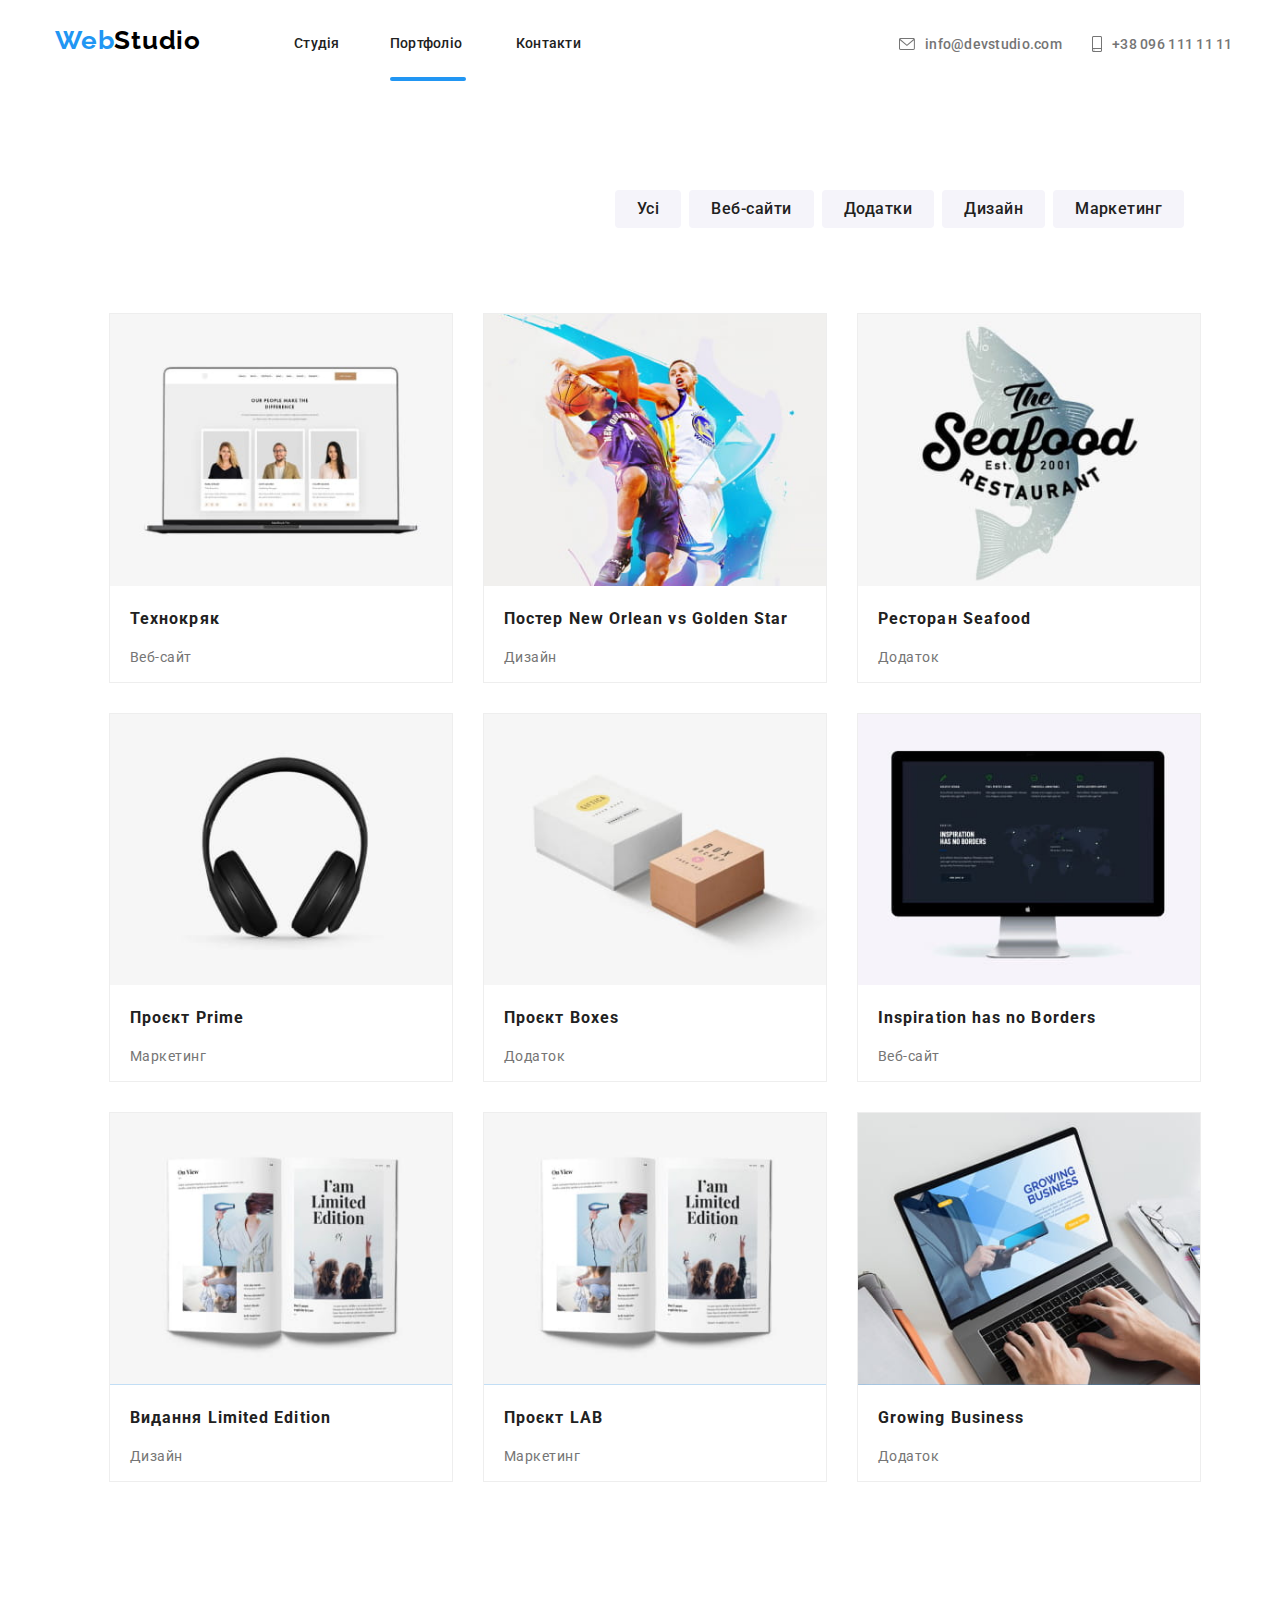
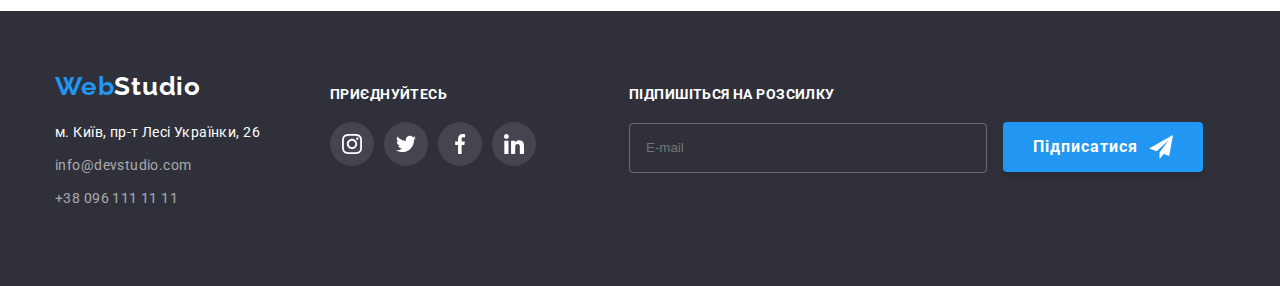
==== portfoli.html @ 26d8246f "s" ====
<!DOCTYPE html>
<html lang="en">

<head>
    <meta charset="UTF-8">
    <meta name="viewport" content="width=device-width, initial-scale=1.0">
    <title>Pofrtfoli</title>
    <link rel="preconnect" href="https://fonts.googleapis.com">
    <link rel="preconnect" href="https://fonts.gstatic.com" crossorigin>
    <link
        href="https://fonts.googleapis.com/css2?family=Raleway:wght@700&family=Roboto:wght@400;500;700;900&display=swap"
        rel="stylesheet">
    <link rel="stylesheet" href="https://cdnjs.cloudflare.com/ajax/libs/modern-normalize/2.0.0/modern-normalize.min.css"
        integrity="sha512-4xo8blKMVCiXpTaLzQSLSw3KFOVPWhm/TRtuPVc4WG6kUgjH6J03IBuG7JZPkcWMxJ5huwaBpOpnwYElP/m6wg=="
        crossorigin="anonymous" referrerpolicy="no-referrer" />
    <link rel="stylesheet" href="./css/reset.css">
    <link rel="stylesheet" href="./css/styles.css">
</head>

<body>
    <header class="header">
        <div class="container">
            <a class="header__logo" href="index.html">Web<span class="header__logo--colored">Studio</span></a>
            <nav class="header__nav">
                <ul class="header__nav-list">
                    <li class="header__nav-item"><a class="header__nav-link" href="./index.html">Студія</a></li>
                    <li class="header__nav-item"><a class="header__nav-link current__portfolio"
                            href="./portfoli.html">Портфоліо</a></li>
                    <li class="header__nav-item"><a class="header__nav-link" href="#">Контакти</a></li>
                </ul>
            </nav>
            <ul class="header__contact-list">
                <li class="header__contact-item">
                    <a class="header__contact-link" href="mailto:info@devstudio.com">
                        <svg class="header__contact-icons" width="16px" height="12px">
                            <use href='./images/icons/symbol-defs.svg#icon-envelope-hover'></use>
                        </svg>info@devstudio.com
                    </a>

                </li>
                <li class="header__contact-item"><a class="header__contact-link" id="number" href="tel:+380961111111">
                        <svg class="header__contact-icons" width="10px" height="16px">
                            <use href='./images/icons/symbol-defs.svg#icon-smartphone'></use>
                        </svg>+38 096 111 11
                        11
                    </a>
                </li>
            </ul>
        </div>
        <!--Main-->
        <main>
            <section class="nav">
                <div class="container">
                    <ul class="nav__list">
                        <li class="nav__item"><button class="nav__button" type="button">Усі</button></li>
                        <li class="nav__item"><button class="nav__button" type="button">Веб-сайти</button></li>
                        <li class="nav__item"><button class="nav__button" type="button">Додатки</button></li>
                        <li class="nav__item"><button class="nav__button" type="button">Дизайн</button></li>
                        <li class="nav__item"><button class="nav__button" type="button">Маркетинг</button></li>
                    </ul>
                </div>
            </section>
            <section class="project section">
                <div class="container">
                    <ul class="project__list">
                        <li class="project__item">
                            <div class="div__projects">
                                <img class="project__img" src="./images/portfolio/projects/computer.jpg" alt="notebook">
                                <div class="overlay">
                                    <p class="overlay__text">Ресурс пропонує комплексні пропозиції з різним рівнем
                                        функціоналу та сервісів. Все це дозволить відвідувачу отримати
                                        вичерпні відомості про компанію чи приватну особу.</p>
                                </div>
                            </div>
                            <h3 class="project__subtitle">Технокряк</h3>
                            <p class="project__text">Веб-сайт</p>
                        </li>
                        <li class="project__item">
                            <div class="div__projects">
                                <img class="project__img" src="./images/portfolio/projects/basketball.jpg"
                                    alt="basketball player">
                                <div class="overlay">
                                    <p class="overlay__text">Ресурс пропонує комплексні пропозиції з різним рівнем
                                        функціоналу та сервісів. Все це дозволить відвідувачу отримати
                                        вичерпні відомості про компанію чи приватну особу.</p>
                                </div>
                            </div>
                            <h3 class="project__subtitle">Постер New Orlean vs Golden Star</h3>
                            <p class="project__text">Дизайн</p>
                        </li>
                        <li class="project__item">
                            <div class="div__projects">
                                <img class="project__img" src="./images/portfolio/projects/seafood.jpg" alt="shark">
                                <div class="overlay">
                                    <p class="overlay__text">Ресурс пропонує комплексні пропозиції з різним рівнем
                                        функціоналу та сервісів. Все це дозволить відвідувачу отримати
                                        вичерпні відомості про компанію чи приватну особу.</p>
                                </div>
                            </div>
                            <h3 class="project__subtitle">Ресторан Seafood</h3>
                            <p class="project__text">Додаток</p>
                        </li>
                        <li class="project__item">
                            <div class="div__projects">
                                <img class="project__img" src="./images/portfolio/projects/headphones.jpg"
                                    alt="headphones">
                                <div class="overlay">
                                    <p class="overlay__text">Ресурс пропонує комплексні пропозиції з різним рівнем
                                        функціоналу та сервісів. Все це дозволить відвідувачу отримати
                                        вичерпні відомості про компанію чи приватну особу.</p>
                                </div>
                            </div>
                            <h3 class="project__subtitle">Проєкт Prime</h3>
                            <p class="project__text">Маркетинг</p>
                        </li>
                        <li class="project__item">
                            <div class="div__projects">
                                <img class="project__img" src="./images/portfolio/projects/box.jpg" alt="boxes">
                                <div class="overlay">
                                    <p class="overlay__text">Ресурс пропонує комплексні пропозиції з різним рівнем
                                        функціоналу та сервісів. Все це дозволить відвідувачу отримати
                                        вичерпні відомості про компанію чи приватну особу.</p>
                                </div>
                            </div>
                            <h3 class="project__subtitle">Проєкт Boxes</h3>
                            <p class="project__text">Додаток</p>
                        </li>
                        <li class="project__item">
                            <div class="div__projects">
                                <img class="project__img" src="./images/portfolio/projects/computer2.jpg"
                                    alt="computer">
                                <div class="overlay">
                                    <p class="overlay__text">Ресурс пропонує комплексні пропозиції з різним рівнем
                                        функціоналу та сервісів. Все це дозволить відвідувачу отримати
                                        вичерпні відомості про компанію чи приватну особу.</p>
                                </div>
                            </div>
                            <h3 class="project__subtitle">Inspiration has no Borders</h3>
                            <p class="project__text">Веб-сайт</p>
                        </li>
                        <li class="project__item">
                            <div class="div__projects">
                                <img class="project__img" src="./images/portfolio/projects/papernew.jpg"
                                    alt="papernews">
                                <div class="overlay">
                                    <p class="overlay__text">Ресурс пропонує комплексні пропозиції з різним рівнем
                                        функціоналу та сервісів. Все це дозволить відвідувачу отримати
                                        вичерпні відомості про компанію чи приватну особу.</p>
                                </div>
                            </div>
                            <h3 class="project__subtitle">Видання Limited Edition</h3>
                            <p class="project__text">Дизайн</p>
                        </li>
                        <li class="project__item">
                            <div class="div__projects">
                                <img class="project__img" src="./images/portfolio/projects/papernew.jpg"
                                    alt="project LAB">
                                <div class="overlay">
                                    <p class="overlay__text">Ресурс пропонує комплексні пропозиції з різним рівнем
                                        функціоналу та сервісів. Все це дозволить відвідувачу отримати
                                        вичерпні відомості про компанію чи приватну особу.</p>
                                </div>
                            </div>
                            <h3 class="project__subtitle">Проєкт LAB</h3>
                            <p class="project__text">Маркетинг</p>
                        </li>
                        <li class="project__item">
                            <div class="div__projects">
                                <img class="project__img" src="./images/portfolio/projects/notebook.jpg"
                                    alt="notebook2">
                                <div class="overlay">
                                    <p class="overlay__text">Ресурс пропонує комплексні пропозиції з різним рівнем
                                        функціоналу та сервісів. Все це дозволить відвідувачу отримати
                                        вичерпні відомості про компанію чи приватну особу.</p>
                                </div>
                            </div>
                            <h3 class="project__subtitle">Growing Business</h3>
                            <p class="project__text">Додаток</p>
                        </li>
                    </ul>
                </div>
            </section>
        </main>

        <!--footer-->
        <footer class="footer">
            <div class="container">
                <div class="footer__div">
                    <div class="footer__div-logo">
                        <a class="header__logo" href="index.html">Web<span
                                class="footer__logo-colored">Studio</span></a>
                        <ul class="footer__list">
                            <li class="footer__item">
                                <address class="footer__adress">м. Київ, пр-т Лесі Українки, 26</address>
                            </li>
                            <li class="footer__item"><a class="footer__link" href="mailto:">info@devstudio.com</a></li>
                            <li class="footer__item"><a class="footer__link" href="tel:+380961111111">+38 096 111 11
                                    11</a>
                            </li>
                        </ul>
                    </div>
                    <div class="footer__div-link">
                        <h3 class="footer__link-subtitle">приєднуйтесь</h3>
                        <ul class="footer__icons">
                            <li class="footer__icons-item">
                                <a href="" class="team__icons-link">
                                    <svg class="social__icons">
                                        <use href='./images/icons/symbol-defs.svg#icon-instagram'></use>
                                    </svg>
                                </a>
                            </li>
                            <li class="team__icons-item">
                                <a href="" class="team__icons-link">
                                    <svg class="social__icons">
                                        <use href='./images/icons/symbol-defs.svg#icon-twitter'></use>
                                    </svg>
                                </a>
                            </li>
                            <li class="team__icons-item">
                                <a href="" class="team__icons-link">
                                    <svg class="social__icons">
                                        <use href='./images/icons/symbol-defs.svg#icon-facebook'></use>
                                    </svg>
                                </a>
                            </li>
                            <li class="team__icons-item">
                                <a href="" class="team__icons-link">
                                    <svg class="social__icons">
                                        <use href='./images/icons/symbol-defs.svg#icon-linkedin'></use>
                                    </svg>
                                </a>
                            </li>
                        </ul>
                    </div>
                    <div class="footer__modal">
                        <h4 class="footer__label-title">Підпишіться на розсилку</h4>
                        <form class="footer__form">
                            <label for="Email" class="footer__label">
                                <input type="email" id="Email" class="footer__input" placeholder="E-mail">
                            </label>
                            <button class="footer__form-button" type="button">Підписатися</button>
                            <svg class="footer__form-svg">
                                <use href="./images/icons/symbol-defs.svg#icon-icon-send"></use>
                            </svg>
                        </form>
                    </div>
                </div>
            </div>
        </footer>
</body>

</html>
---- css/styles.css ----
:root {
    --link-color: #2196F3;
    --text-color: #757575;
    --title-color: #212121;
}

body {
    font-family: "Roboto", sans-serif;
}

.container {
    width: 1200px;
    margin: 0 auto;
    padding: 0 15px;
    /* outline: 1px solid red; */
}

.section {
    margin-bottom: 94px;
}

/*header*/

.header {
    padding: 25px 0;
    height: 80px;
}

.header .container {
    display: flex;
    padding-bottom: 15px;
}

.header__logo {
    color: var(--link-color);
    font-family: Raleway;
    font-size: 26px;
    font-weight: 700;
    letter-spacing: 0.78px;
}

.header__logo--colored {
    color: #000;
}

.header__nav {
    margin-left: 93px;
}

.header__nav-list {
    display: flex;
    gap: 50px;
    margin-top: 8px;
}

.header__nav-item {}

.current__portfolio::after {
    content: '';
    display: block;
    width: 76px;
    height: 4px;
    border-radius: 2px;
    background: #2196F3;
    margin-top: 25px;
}

.current__studio::after {
    content: '';
    display: block;
    width: 48px;
    height: 4px;
    flex-shrink: 0;
    border-radius: 2px;
    background: #2196F3;
    margin-top: 25px;
}

.header__nav-link {
    color: var(--title-color);
    font-size: 14px;
    font-weight: 500;
    letter-spacing: 0.28px;
    margin-top: px;
}

.header__nav-link:hover {
    color: var(--link-color);
}

.header__contact-list {
    margin-left: 318px;
    display: flex;
    align-items: center;
    gap: 30px;
}

.header__contact-item {
    display: flex;
    text-align: center;
    flex-wrap: wrap-reverse;
}

.header__contact-link {
    display: flex;
    align-items: center;
    gap: 10px;
    color: var(--text-color);
    font-size: 14px;
    font-weight: 500;
    letter-spacing: 0.28px;
    padding-bottom: 18px;
}

.header__contact-link:hover,
.header__contact-link:focus {
    color: var(--link-color);
}

#number {
    width: 150px;
    height: 16px;
}


.header__contact-icons {
    fill: currentColor;
}


/*hero*/

.hero {
    display: flex;
    align-items: center;
    justify-content: center;
    background-image: linear-gradient(to right, rgba(47, 48, 58, 0.4), rgba(47, 48, 58, 0.4)),
        url(../images/hero/img.jpg);
    height: 600px;
    background-repeat: no-repeat;
    background-position: center;
    background-size: cover;
}

.hero__title {
    color: #FFF;
    text-align: center;
    font-size: 44px;
    font-weight: 900;
    line-height: 136.364%;
    letter-spacing: 2.64px;
    text-transform: uppercase;
    width: 696px;
    margin: 0 auto;
}

.hero__btn {
    color: #FFF;
    text-align: center;
    font-size: 16px;
    font-weight: 700;
    line-height: 187.5%;
    letter-spacing: 0.96px;
    border-radius: 4px;
    background: #2196F3;
    /* shadow-middle */
    box-shadow: 0px 2px 2px 0px rgba(0, 0, 0, 0.12), 0px 1px 2px 0px rgba(0, 0, 0, 0.08), 0px 3px 1px 0px rgba(0, 0, 0, 0.10);
    width: 216px;
    height: 50px;
    display: block;
    margin: 0 auto;
    margin-top: 30px;
}

/*works*/


.works__list {
    display: flex;
    gap: 30px;
}

.works__item {}

.works__item::before {
    content: '';
    display: block;
    border-radius: 4px;
    background-color: #F5F4FA;
    width: 270px;
    height: 120px;
}

.works__item:nth-child(1)::before {
    background-image: url(../images/works/antenna.png);
    background-repeat: no-repeat;
    background-position: center;
}

.works__item:nth-child(2)::before {
    background-image: url(../images/works/clock.png);
    background-repeat: no-repeat;
    background-position: center;
}

.works__item:nth-child(3)::before {
    background-image: url(../images/works/diagram.png);
    background-repeat: no-repeat;
    background-position: center;
}

.works__item:nth-child(4)::before {
    background-image: url(../images/works/astronaut.png);
    background-repeat: no-repeat;
    background-position: center;
}

.works__subtitle {
    color: var(--title-color);
    font-size: 14px;
    font-weight: 700;
    letter-spacing: 0.42px;
    text-transform: uppercase;
    margin-bottom: 10px;
    margin-top: 30px;
}

.works__text {
    color: var(--text-colour);
    font-size: 14px;
    font-style: normal;
    font-weight: 400;
    line-height: 171.429%;
    letter-spacing: 0.42px;
}

/*photos*/

.photos .container {
    width: 1200px;
}

.photos__list {
    display: flex;
    justify-content: space-between;
    margin-top: 50px;
    gap: 30px;
}

.photos__item {
    position: relative;
}

.photos__title {
    color: var(--title-color);
    text-align: center;
    font-size: 36px;
    font-weight: 700;
    letter-spacing: 1.08px;
    margin-top: 94px;
}

.photos__subtitle {
    position: absolute;
    bottom: 94px;
    background-color: rgba(47, 48, 58, 0.80);
    width: 100%;
    height: 70px;


    color: #FFF;
    text-align: center;
    font-family: Roboto;
    font-size: 14px;
    font-style: normal;
    font-weight: 700;
    line-height: normal;
    letter-spacing: 0.42px;
    text-transform: uppercase;
    padding: 27px 107px;
}

.photos__img {
    width: 370px;
    height: 294px;
    flex-shrink: 0;
    margin-bottom: 94px;
}

/*team*/

.team {
    display: flex;
    background-color: #F5F4FA;
}

.team__title {
    color: var(--title-color);
    text-align: center;
    font-size: 36px;
    font-weight: 700;
    letter-spacing: 1.08px;
    margin-top: 94px;
}

.team__list {
    display: flex;
    gap: 30px;
}

.team__item {
    border-radius: 0px 0px 4px 4px;
    background: #FFF;
    margin-bottom: 94px;
    margin-top: 50px;
    box-shadow: 0px 2px 1px 0px rgba(0, 0, 0, 0.20), 0px 1px 1px 0px rgba(0, 0, 0, 0.14), 0px 1px 3px 0px rgba(0, 0, 0, 0.12)
}

.team__item__content {
    padding: 30px 32px;
}

.team__subtitle {
    color: var(--title-color);
    text-align: center;
    font-size: 16px;
    font-weight: 500;
    letter-spacing: 0.48px;
    margin-bottom: 10px;
}

.team__text {
    color: var(--text-color);
    text-align: center;
    font-size: 16px;
    font-weight: 400;
    letter-spacing: 0.48px;
}

.team__img {
    width: 270px;
    height: 260px;
}

.team__icons {
    display: flex;
    align-items: center;
    justify-content: center;
    gap: 10px;
    margin-bottom: 42px;
}

.team__icons-item {}

.team__icons-link {
    display: flex;
    justify-content: center;
    align-items: center;
    width: 44px;
    height: 44px;
    border-radius: 50%;
    fill: #AFB1B8;
}

.team__icons-link:hover,
.team__icons-link:focus {
    background-color: #2196F3;
    fill: #FFF;
}

.sociale__icons {
    width: 20px;
    height: 20px;
}

.sociale__icons:hover {}

/* client */

.client {
    height: 298px;
    background: #FFF;
}

.client__title {
    color: #212121;
    text-align: center;
    font-family: Roboto;
    font-size: 36px;
    font-weight: 700;
    letter-spacing: 1.08px;
    margin-top: 94px;
    margin-bottom: 50px;
}

.client__list {
    display: flex;
    align-items: center;
    justify-content: center;
    gap: 30px;
    color: var(--link-color);
}

.client__item {
    align-items: center;
    justify-content: center;
    text-align: center;
    width: 170px;
    height: 92px;
    border-radius: 4px;
    border: 1px solid #AFB1B8;
    fill: #AFB1B8;
}

.client__item:hover {
    border-color: var(--link-color);
    fill: currentColor;
}

.client__icons {
    width: 106px;
    height: 60px;
    align-items: center;
    justify-content: center;
    text-align: center;
    margin: 16px 32px;
}

.client__icons:hover {}

/*footer*/

.footer {
    padding-top: 60px;
    padding-bottom: 60px;
    background: #2F303A;
}

.footer__logo-colored {
    color: #FFF;
}

.footer__div {
    display: flex;
}

.footer__list {
    margin-top: 20px;
}

.footer__item:not(:last-child) {
    margin-bottom: 9px;
}

.footer__adress {
    color: #FFF;
    font-style: normal;
    font-size: 14px;
    font-weight: 400;
    line-height: 171.429%;
    letter-spacing: 0.42px;
}

.footer__link {
    color: rgba(255, 255, 255, 0.60);
    font-size: 14px;
    font-weight: 400;
    line-height: 171.429%;
    letter-spacing: 0.42px;
}

.footer__div-link {
    display: flex;
    flex-wrap: wrap;
    flex-direction: column;
    margin-top: 15px;
    margin-left: 70px;

}

.footer__icons .team__icons-link {
    background-color: rgba(255, 255, 255, 0.10);
}

.footer__icons .team__icons-link:hover {
    background-color: var(--link-color);
}

.footer__icons {
    display: flex;
    align-items: center;
    gap: 10px;
    margin-top: 20px;
}

.footer__link-subtitle {
    color: #FFF;
    font-family: Roboto;
    font-size: 14px;
    font-weight: 700;
    letter-spacing: 0.42px;
    text-transform: uppercase;
}

.footer__icons-link {}

.social__icons {
    width: 20px;
    height: 20px;
    fill: #FFF;
}

.footer__link {
    display: flex;
}

.footer__modal {
    margin-left: 93px;
    margin-top: 15px;
}

.footer__label-title {
    color: #FFF;
    font-family: Roboto;
    font-size: 14px;
    font-weight: 700;
    letter-spacing: 0.42px;
    text-transform: uppercase;
    margin-bottom: 20px;
}

.footer__form {
    position: relative;
}

.footer__label {
    width: 358px;
    height: 50px;
}

.footer__input {
    width: 358px;
    height: 50px;
    border-radius: 4px;
    border: 1px solid rgba(255, 255, 255, 0.30);
    background-color: transparent;
    padding-left: 16px;
}

.footer__form-button {
    width: 200px;
    height: 50px;
    flex-shrink: 0;
    border-radius: 4px;
    background: #2196F3;
    box-shadow: 0px 4px 4px 0px rgba(0, 0, 0, 0.15);
    color: #FFF;
    text-align: center;
    font-family: Roboto;
    font-size: 16px;
    font-weight: 700;
    line-height: 30px;
    letter-spacing: 0.96px;
    padding-right: 35px;
    margin-left: 12px;
}

.footer__form-svg {
    position: absolute;
    width: 24px;
    height: 24px;
    right: 30px;
    top: 13px;
}

/* module */

.backdrop {
    position: fixed;
    top: 0;
    left: 0;
    width: 100%;
    height: 100%;
    background-color: rgba(0, 0, 0, 0.5);
    opacity: 1;
}

.backdrop.is-hidden {
    opacity: 0;
    pointer-events: none;
    visibility: hidden;
}

/* .no-scroll {
    overflow: hidden;
} */

.modal {
    position: absolute;
    top: 50%;
    left: 50%;
    transform: translate(-50%, -50%);
    width: 528px;
    height: 581px;
    border-radius: 4px;
    padding: 40px;
    background: #FFF;
    box-shadow: 0px 1px 3px 0px rgba(0, 0, 0, 0.12), 0px 1px 1px 0px rgba(0, 0, 0, 0.14), 0px 2px 1px 0px rgba(0, 0, 0, 0.20);
}

.modal__button-close {
    position: absolute;
    right: 8px;
    top: 8px;
    display: flex;
    justify-content: center;
    align-items: center;
    width: 30px;
    height: 30px;
    border: 1px solid rgba(0, 0, 0, 0.10);
    border-radius: 50%;
    background-color: #FFF;

}

.button__svg {
    width: 18px;
    height: 18px;
}

.modal__button-close:hover .button__svg {
    fill: #188CE8;
}

.modal__title {
    color: #212121;
    text-align: center;
    font-size: 20px;
    font-weight: 700;
    letter-spacing: 0.6px;
    margin-bottom: 12px;
}

.modal__form {
    display: flex;
    flex-direction: column;
    gap: 10px;
}

.form__label {
    color: #757575;
    font-size: 12px;
    font-weight: 400;
    letter-spacing: 0.12px;
}

.label__thumb {
    position: relative;
    padding-top: 4px;
}

.form__input {
    width: 100%;
    border-radius: 4px;
    border: 1px solid rgba(33, 33, 33, 0.20);
    padding-left: 42px;
    padding-top: 11px;
    padding-bottom: 11px;
}

.form__input:focus {
    border-color: #188CE8;
    outline: none;
}

.form__input:focus+.label__svg {
    fill: #188CE8;
}

.label__svg {
    position: absolute;
    width: 18px;
    height: 18px;
    left: 12px;
    top: 11px;
    /* transform: translateY(-50px); */
}

.label__svg:hover .label__svg:focus {
    fill: currentColor;
}

.label__four {
    width: 448px;
    height: 120px;
    display: flex;
    flex-direction: column;
    color: #757575;
    font-family: Roboto;
    font-size: 12px;
    font-weight: 400;
    letter-spacing: 0.12px;
    margin-bottom: 20px;
}

.text__label {
    border-radius: 4px;
    border: 1px solid rgba(33, 33, 33, 0.20);
    color: rgba(117, 117, 117, 0.50);
    font-size: 12px;
    font-weight: 400;
    letter-spacing: 0.12px;
    padding-top: 12px;
    padding-left: 16px;
    margin-top: 4px;
    resize: none;
}

.label__input {
    display: flex;
    flex-direction: row-reverse;
    gap: 5px;
}


.label__title {
    color: #757575;
    font-size: 14px;
    font-weight: 400;
    line-height: 24px;
    /* 171.429% */
    letter-spacing: 0.42px;
    margin-left: 2px;
    margin-right: 30px;
    /* margin-top: 20px; */
    margin-bottom: 30px;
}

.label__link {
    flex-direction: row;
    color: #2196F3;
    font-size: 14px;
    font-weight: 400;
    line-height: 24px;
    letter-spacing: 0.42px;
    text-decoration-line: underline;
}

.input__div {
    width: 16px;
    height: 15px;
    fill: #212121;
    margin-top: 3px;
}

.form__btn {
    display: block;
    color: #FFF;
    text-align: center;
    font-family: Roboto;
    font-size: 16px;
    font-style: normal;
    font-weight: 700;
    line-height: 30px;
    letter-spacing: 0.96px;
    width: 200px;
    height: 50px;
    flex-shrink: 0;
    border-radius: 4px;
    background: #188CE8;
    box-shadow: 0px 4px 4px 0px rgba(0, 0, 0, 0.15);
    margin: 0 auto;
}

/*portfolio*/

/*project*/

.project__list {
    display: flex;
    align-self: center;
    flex-wrap: wrap;
    /* gap: 30px; */
    margin: 20px 24px;
}

.project__item {
    margin-left: 30px;
    margin-top: 30px;
    flex-basis: calc((100% - 3 * 30px) / 3);
    border: 1px solid #EEE;
}

.project__item:hover {
    box-shadow: 1px 4px 6px 0px rgba(0, 0, 0, 0.16), 0px 4px 4px 0px rgba(0, 0, 0, 0.06), 0px 1px 1px 0px rgba(0, 0, 0, 0.12);
}

.project__subtitle {
    color: var(--title-color);
    font-size: 16px;
    font-weight: 700;
    line-height: 36px;
    letter-spacing: 1.08px;
    padding-left: 20px;
    padding-top: 15px;
}

.project__text {
    color: #757575;
    font-family: Roboto;
    font-size: 14px;
    font-style: normal;
    font-weight: 400;
    line-height: 30px;
    letter-spacing: 0.48px;
    padding-left: 20px;
    padding-top: 5px;
    padding-bottom: 10px;
}

.div__projects {
    position: relative;
    overflow: hidden;
}

.div__projects:hover .overlay {
    transform: translateY(0);
}

.overlay {
    position: absolute;
    bottom: 0;
    width: 100%;
    height: 100%;
    background: rgba(33, 150, 243, 0.90);
    transform: translateY(100%);
    transition: transform 400ms ease-in-out;
}

.overlay__text {
    width: 322px;
    color: #FFF;
    font-size: 18px;
    font-style: normal;
    font-weight: 400;
    line-height: 28px;
    letter-spacing: 0.54px;
    margin: 63px 24px;
}

/*nav*/
.nav {
    display: flex;
    margin-left: 600px;
    margin-top: 94px;
    margin-bottom: 20px;
}

.nav__list {
    display: flex;
    gap: 8px;
}

.nav__button {
    color: #212121;
    text-align: center;
    font-family: Roboto;
    font-size: 16px;
    font-style: normal;
    font-weight: 500;
    line-height: 26px;
    /* 162.5% */
    letter-spacing: 0.48px;
    border-radius: 4px;
    padding: 6px 22px;
    background-color: #F5F4FA;
}

.nav__item {}

.nav__button:hover {
    color: #FFF;
    background: #2196F3;
    box-shadow: 0px 2px 2px 0px rgba(0, 0, 0, 0.12), 0px 1px 2px 0px rgba(0, 0, 0, 0.08), 0px 3px 1px 0px rgba(0, 0, 0, 0.10);
}
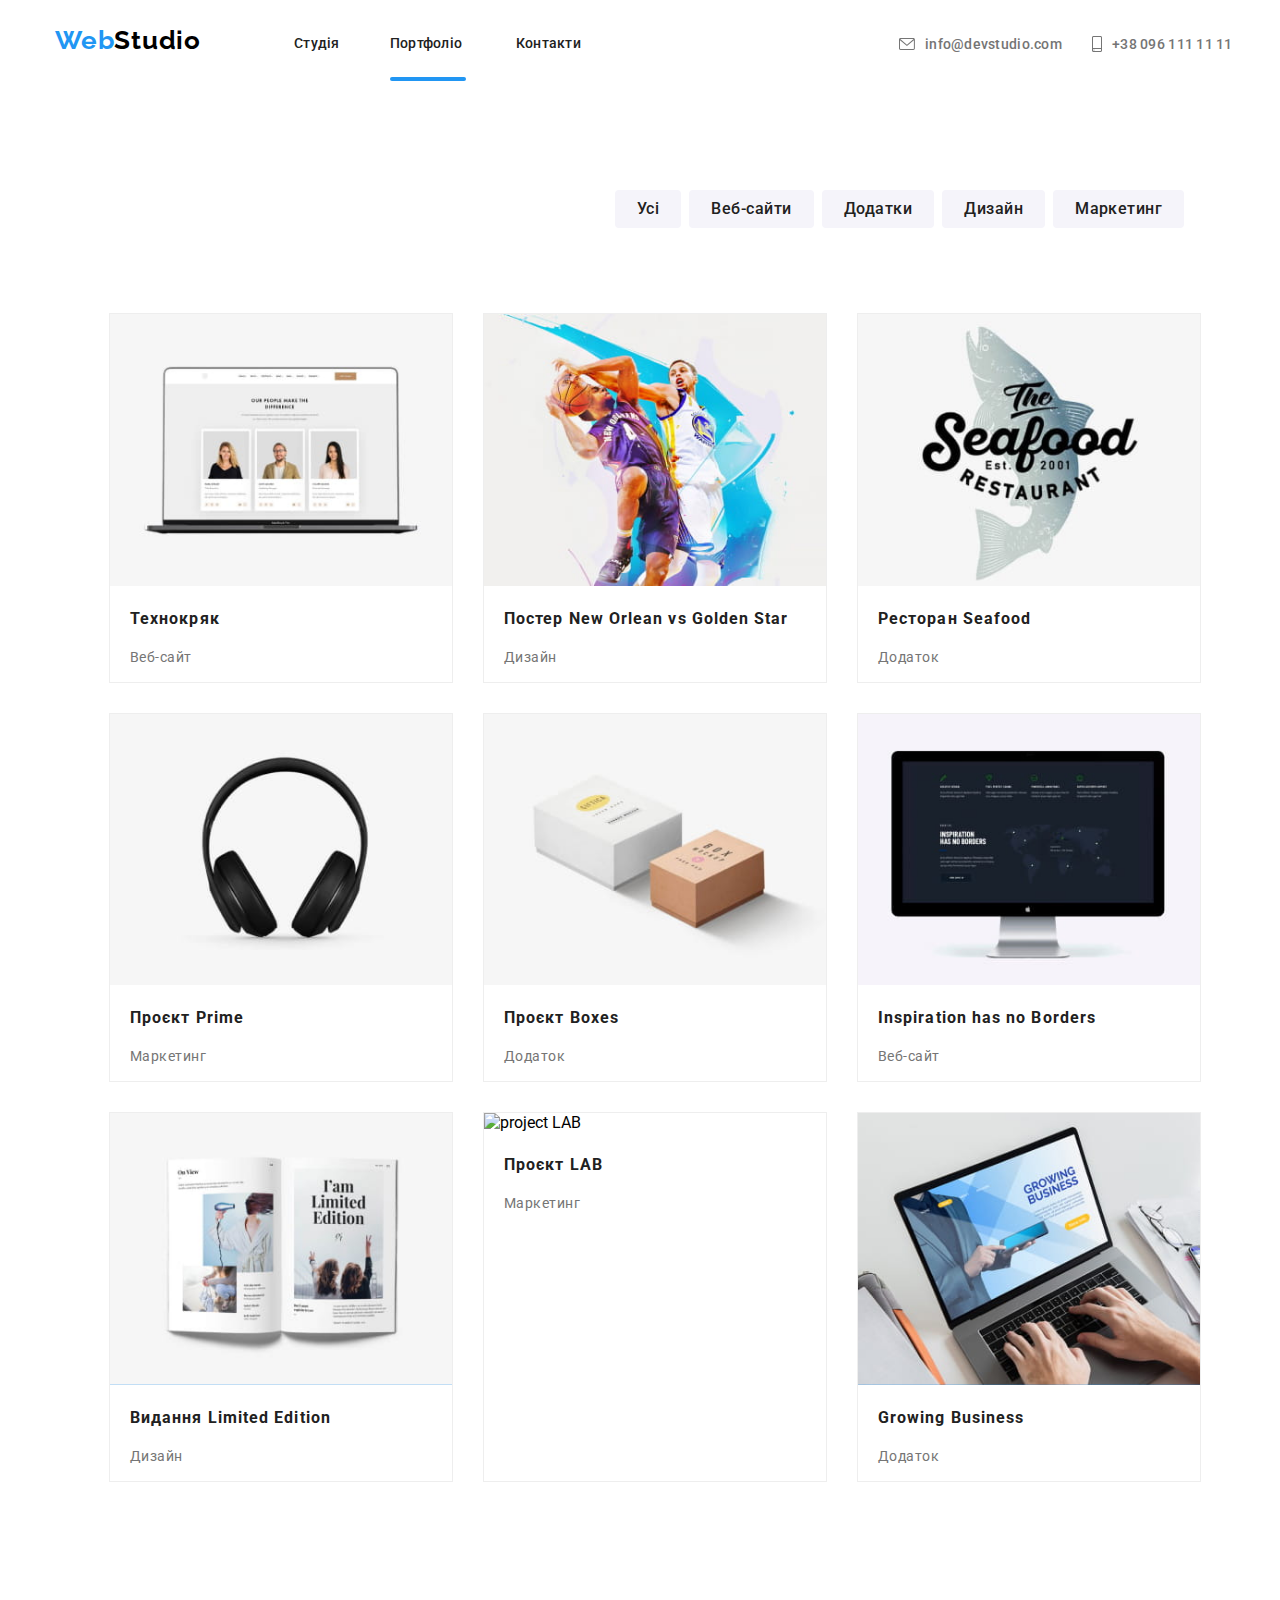
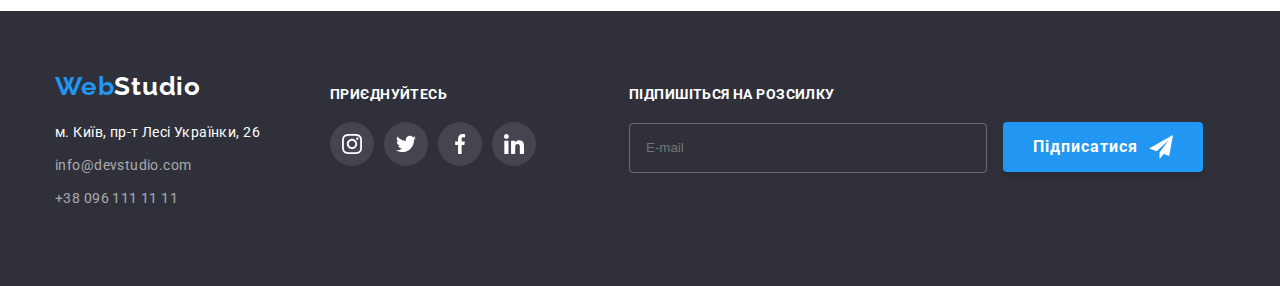
==== commit 0dd71142: "lab reset" ====
--- a/portfoli.html
+++ b/portfoli.html
@@ -153,8 +153,7 @@
                         </li>
                         <li class="project__item">
                             <div class="div__projects">
-                                <img class="project__img" src="./images/portfolio/projects/papernew.jpg"
-                                    alt="project LAB">
+                                <img class="project__img" src="./images/portfolio/projects/lab.jpg" alt="project LAB">
                                 <div class="overlay">
                                     <p class="overlay__text">Ресурс пропонує комплексні пропозиції з різним рівнем
                                         функціоналу та сервісів. Все це дозволить відвідувачу отримати
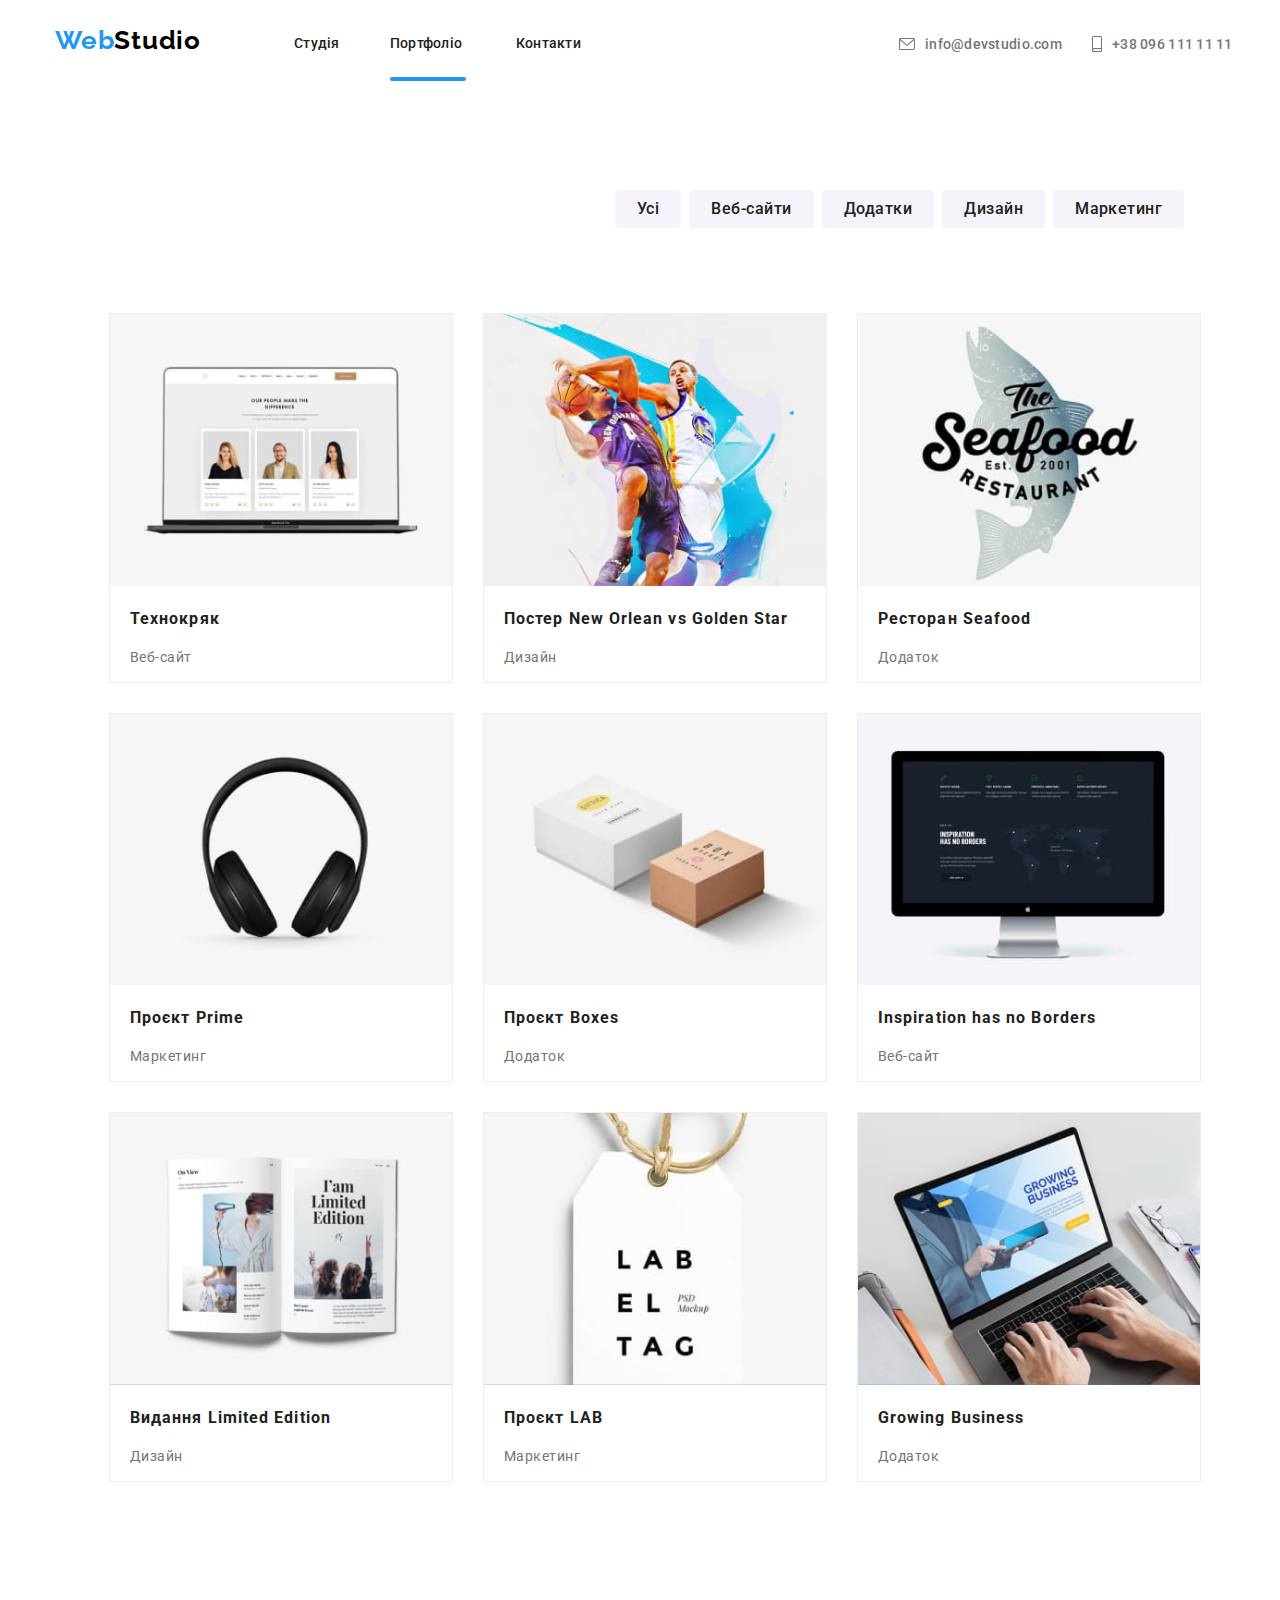
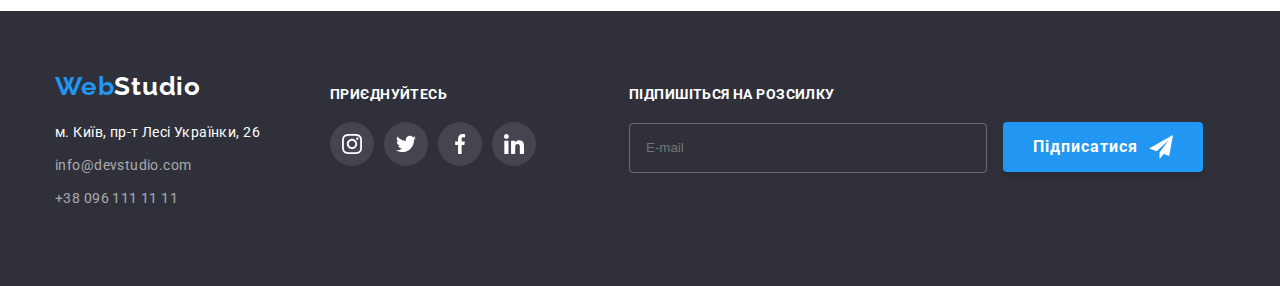
==== commit 1d364402: "some" ====
--- a/portfoli.html
+++ b/portfoli.html
@@ -65,7 +65,7 @@
                     <ul class="project__list">
                         <li class="project__item">
                             <div class="div__projects">
-                                <img class="project__img" src="./images/portfolio/projects/computer.jpg" alt="notebook">
+                                <img class="project__img" src="./images/portfolio/computer.jpg" alt="notebook">
                                 <div class="overlay">
                                     <p class="overlay__text">Ресурс пропонує комплексні пропозиції з різним рівнем
                                         функціоналу та сервісів. Все це дозволить відвідувачу отримати
@@ -77,7 +77,7 @@
                         </li>
                         <li class="project__item">
                             <div class="div__projects">
-                                <img class="project__img" src="./images/portfolio/projects/basketball.jpg"
+                                <img class="project__img" src="./images/portfolio/basketball.jpg"
                                     alt="basketball player">
                                 <div class="overlay">
                                     <p class="overlay__text">Ресурс пропонує комплексні пропозиції з різним рівнем
@@ -90,7 +90,7 @@
                         </li>
                         <li class="project__item">
                             <div class="div__projects">
-                                <img class="project__img" src="./images/portfolio/projects/seafood.jpg" alt="shark">
+                                <img class="project__img" src="./images/portfolio/seafood.jpg" alt="shark">
                                 <div class="overlay">
                                     <p class="overlay__text">Ресурс пропонує комплексні пропозиції з різним рівнем
                                         функціоналу та сервісів. Все це дозволить відвідувачу отримати
@@ -102,8 +102,7 @@
                         </li>
                         <li class="project__item">
                             <div class="div__projects">
-                                <img class="project__img" src="./images/portfolio/projects/headphones.jpg"
-                                    alt="headphones">
+                                <img class="project__img" src="./images/portfolio/headphones.jpg" alt="headphones">
                                 <div class="overlay">
                                     <p class="overlay__text">Ресурс пропонує комплексні пропозиції з різним рівнем
                                         функціоналу та сервісів. Все це дозволить відвідувачу отримати
@@ -115,7 +114,7 @@
                         </li>
                         <li class="project__item">
                             <div class="div__projects">
-                                <img class="project__img" src="./images/portfolio/projects/box.jpg" alt="boxes">
+                                <img class="project__img" src="./images/portfolio/box.jpg" alt="boxes">
                                 <div class="overlay">
                                     <p class="overlay__text">Ресурс пропонує комплексні пропозиції з різним рівнем
                                         функціоналу та сервісів. Все це дозволить відвідувачу отримати
@@ -127,8 +126,7 @@
                         </li>
                         <li class="project__item">
                             <div class="div__projects">
-                                <img class="project__img" src="./images/portfolio/projects/computer2.jpg"
-                                    alt="computer">
+                                <img class="project__img" src="./images/portfolio/computer2.jpg" alt="computer">
                                 <div class="overlay">
                                     <p class="overlay__text">Ресурс пропонує комплексні пропозиції з різним рівнем
                                         функціоналу та сервісів. Все це дозволить відвідувачу отримати
@@ -140,8 +138,7 @@
                         </li>
                         <li class="project__item">
                             <div class="div__projects">
-                                <img class="project__img" src="./images/portfolio/projects/papernew.jpg"
-                                    alt="papernews">
+                                <img class="project__img" src="./images/portfolio/papernew.jpg" alt="papernews">
                                 <div class="overlay">
                                     <p class="overlay__text">Ресурс пропонує комплексні пропозиції з різним рівнем
                                         функціоналу та сервісів. Все це дозволить відвідувачу отримати
@@ -153,7 +150,7 @@
                         </li>
                         <li class="project__item">
                             <div class="div__projects">
-                                <img class="project__img" src="./images/portfolio/projects/lab.jpg" alt="project LAB">
+                                <img class="project__img" src="./images/portfolio/lab.jpg" alt="project LAB">
                                 <div class="overlay">
                                     <p class="overlay__text">Ресурс пропонує комплексні пропозиції з різним рівнем
                                         функціоналу та сервісів. Все це дозволить відвідувачу отримати
@@ -165,8 +162,7 @@
                         </li>
                         <li class="project__item">
                             <div class="div__projects">
-                                <img class="project__img" src="./images/portfolio/projects/notebook.jpg"
-                                    alt="notebook2">
+                                <img class="project__img" src="./images/portfolio/notebook.jpg" alt="notebook2">
                                 <div class="overlay">
                                     <p class="overlay__text">Ресурс пропонує комплексні пропозиції з різним рівнем
                                         функціоналу та сервісів. Все це дозволить відвідувачу отримати
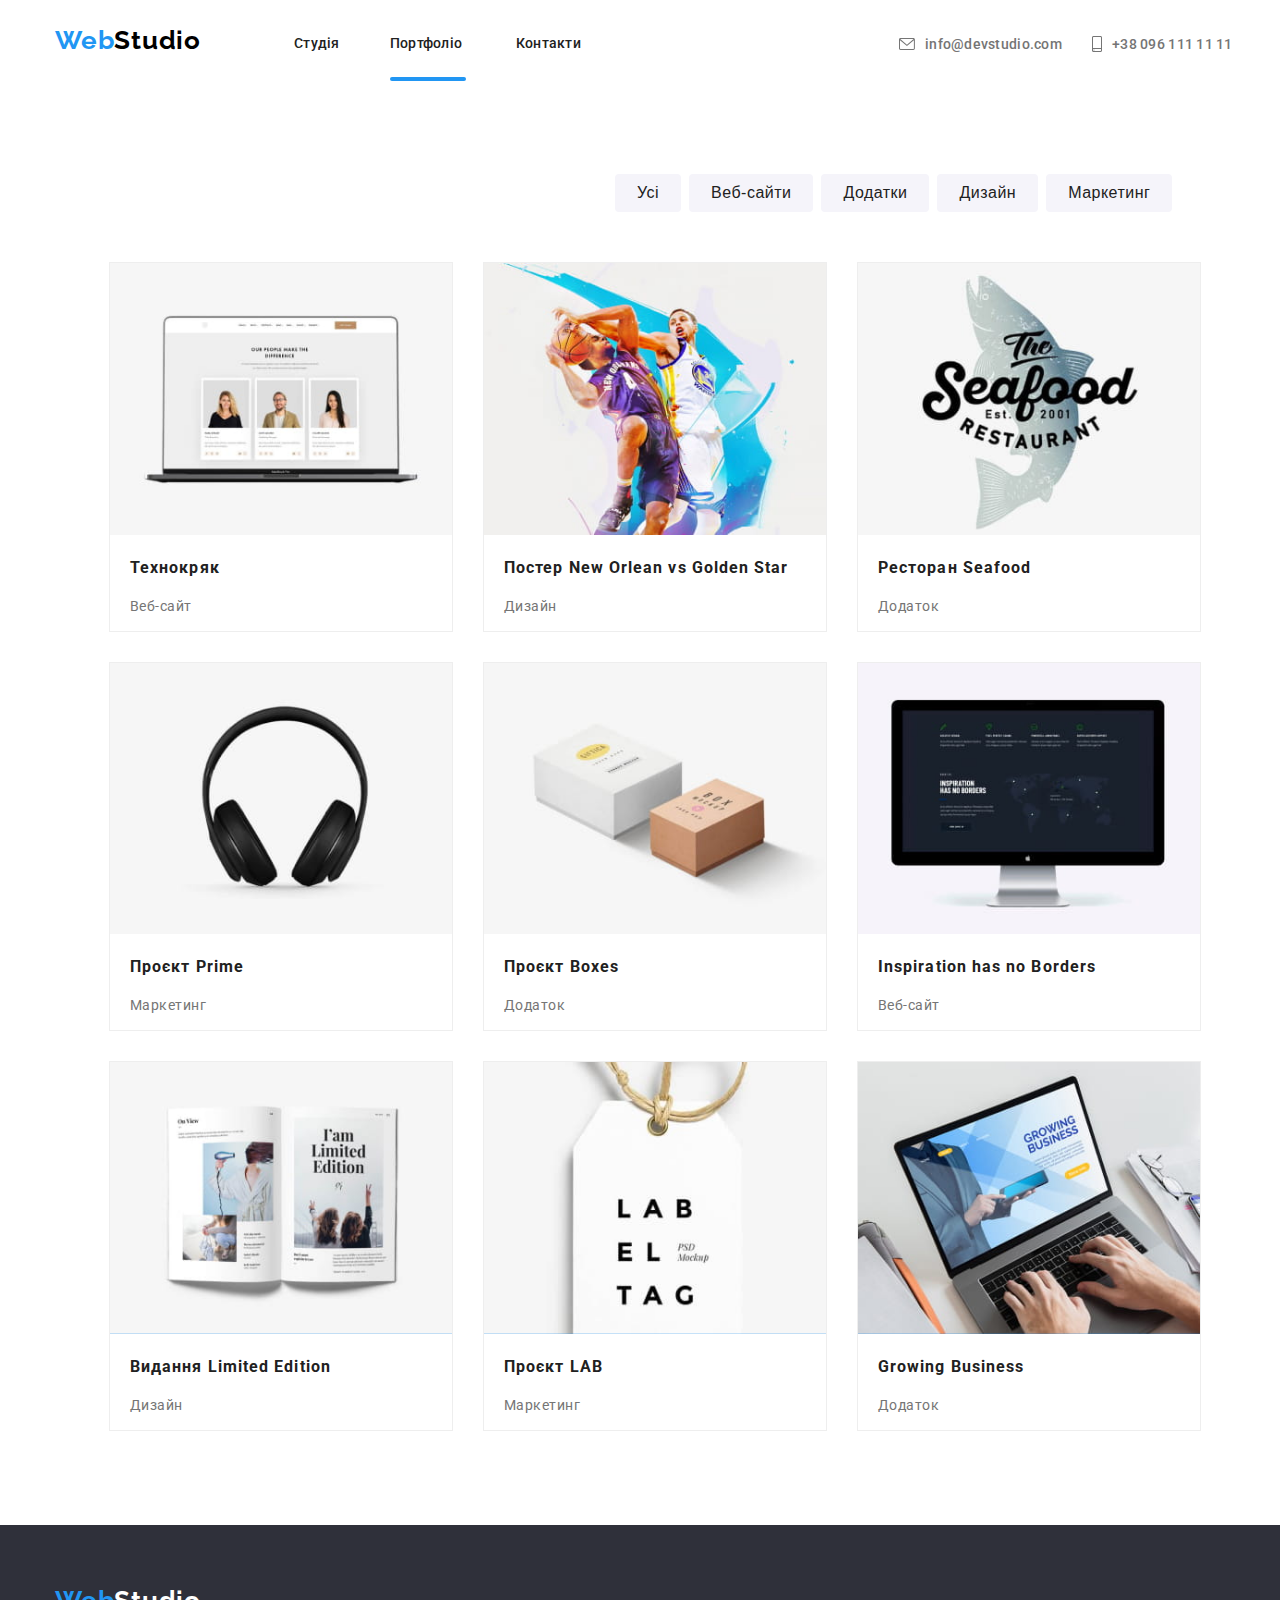
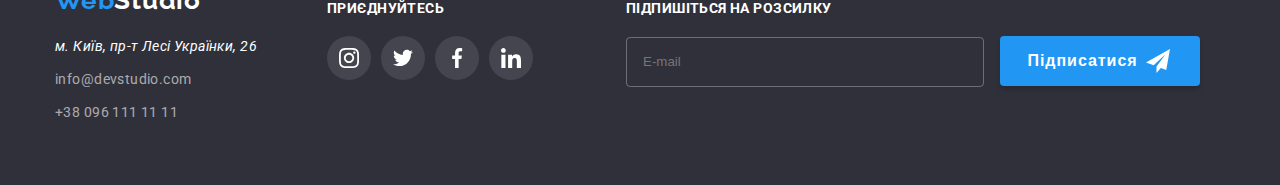
==== commit 53648555: "pass" ====
--- a/portfoli.html
+++ b/portfoli.html
@@ -13,12 +13,13 @@
     <link rel="stylesheet" href="https://cdnjs.cloudflare.com/ajax/libs/modern-normalize/2.0.0/modern-normalize.min.css"
         integrity="sha512-4xo8blKMVCiXpTaLzQSLSw3KFOVPWhm/TRtuPVc4WG6kUgjH6J03IBuG7JZPkcWMxJ5huwaBpOpnwYElP/m6wg=="
         crossorigin="anonymous" referrerpolicy="no-referrer" />
+    <link rel="stylesheet" href="https://cdnjs.cloudflare.com/ajax/libs/animate.css/4.1.1/animate.min.css" />
     <link rel="stylesheet" href="./css/reset.css">
     <link rel="stylesheet" href="./css/styles.css">
 </head>
 
 <body>
-    <header class="header">
+    <header class="header animate__animated animate__slideInDown">
         <div class="container">
             <a class="header__logo" href="index.html">Web<span class="header__logo--colored">Studio</span></a>
             <nav class="header__nav">
@@ -47,201 +48,200 @@
                 </li>
             </ul>
         </div>
-        <!--Main-->
-        <main>
-            <section class="nav">
-                <div class="container">
-                    <ul class="nav__list">
-                        <li class="nav__item"><button class="nav__button" type="button">Усі</button></li>
-                        <li class="nav__item"><button class="nav__button" type="button">Веб-сайти</button></li>
-                        <li class="nav__item"><button class="nav__button" type="button">Додатки</button></li>
-                        <li class="nav__item"><button class="nav__button" type="button">Дизайн</button></li>
-                        <li class="nav__item"><button class="nav__button" type="button">Маркетинг</button></li>
+    </header>
+    <!--Main-->
+    <main>
+        <section class="nav">
+            <div class="container">
+                <ul class="nav__list">
+                    <li class="nav__item"><button class="nav__button" type="button">Усі</button></li>
+                    <li class="nav__item"><button class="nav__button" type="button">Веб-сайти</button></li>
+                    <li class="nav__item"><button class="nav__button" type="button">Додатки</button></li>
+                    <li class="nav__item"><button class="nav__button" type="button">Дизайн</button></li>
+                    <li class="nav__item"><button class="nav__button" type="button">Маркетинг</button></li>
+                </ul>
+            </div>
+        </section>
+        <section class="project section">
+            <div class="container">
+                <ul class="project__list">
+                    <li class="project__item">
+                        <div class="div__projects">
+                            <img class="project__img" src="./images/portfolio/computer.jpg" alt="notebook">
+                            <div class="overlay">
+                                <p class="overlay__text">Ресурс пропонує комплексні пропозиції з різним рівнем
+                                    функціоналу та сервісів. Все це дозволить відвідувачу отримати
+                                    вичерпні відомості про компанію чи приватну особу.</p>
+                            </div>
+                        </div>
+                        <h3 class="project__subtitle">Технокряк</h3>
+                        <p class="project__text">Веб-сайт</p>
+                    </li>
+                    <li class="project__item">
+                        <div class="div__projects">
+                            <img class="project__img" src="./images/portfolio/basketball.jpg" alt="basketball player">
+                            <div class="overlay">
+                                <p class="overlay__text">Ресурс пропонує комплексні пропозиції з різним рівнем
+                                    функціоналу та сервісів. Все це дозволить відвідувачу отримати
+                                    вичерпні відомості про компанію чи приватну особу.</p>
+                            </div>
+                        </div>
+                        <h3 class="project__subtitle">Постер New Orlean vs Golden Star</h3>
+                        <p class="project__text">Дизайн</p>
+                    </li>
+                    <li class="project__item">
+                        <div class="div__projects">
+                            <img class="project__img" src="./images/portfolio/seafood.jpg" alt="shark">
+                            <div class="overlay">
+                                <p class="overlay__text">Ресурс пропонує комплексні пропозиції з різним рівнем
+                                    функціоналу та сервісів. Все це дозволить відвідувачу отримати
+                                    вичерпні відомості про компанію чи приватну особу.</p>
+                            </div>
+                        </div>
+                        <h3 class="project__subtitle">Ресторан Seafood</h3>
+                        <p class="project__text">Додаток</p>
+                    </li>
+                    <li class="project__item">
+                        <div class="div__projects">
+                            <img class="project__img" src="./images/portfolio/headphones.jpg" alt="headphones">
+                            <div class="overlay">
+                                <p class="overlay__text">Ресурс пропонує комплексні пропозиції з різним рівнем
+                                    функціоналу та сервісів. Все це дозволить відвідувачу отримати
+                                    вичерпні відомості про компанію чи приватну особу.</p>
+                            </div>
+                        </div>
+                        <h3 class="project__subtitle">Проєкт Prime</h3>
+                        <p class="project__text">Маркетинг</p>
+                    </li>
+                    <li class="project__item">
+                        <div class="div__projects">
+                            <img class="project__img" src="./images/portfolio/box.jpg" alt="boxes">
+                            <div class="overlay">
+                                <p class="overlay__text">Ресурс пропонує комплексні пропозиції з різним рівнем
+                                    функціоналу та сервісів. Все це дозволить відвідувачу отримати
+                                    вичерпні відомості про компанію чи приватну особу.</p>
+                            </div>
+                        </div>
+                        <h3 class="project__subtitle">Проєкт Boxes</h3>
+                        <p class="project__text">Додаток</p>
+                    </li>
+                    <li class="project__item">
+                        <div class="div__projects">
+                            <img class="project__img" src="./images/portfolio/computer2.jpg" alt="computer">
+                            <div class="overlay">
+                                <p class="overlay__text">Ресурс пропонує комплексні пропозиції з різним рівнем
+                                    функціоналу та сервісів. Все це дозволить відвідувачу отримати
+                                    вичерпні відомості про компанію чи приватну особу.</p>
+                            </div>
+                        </div>
+                        <h3 class="project__subtitle">Inspiration has no Borders</h3>
+                        <p class="project__text">Веб-сайт</p>
+                    </li>
+                    <li class="project__item">
+                        <div class="div__projects">
+                            <img class="project__img" src="./images/portfolio/papernew.jpg" alt="papernews">
+                            <div class="overlay">
+                                <p class="overlay__text">Ресурс пропонує комплексні пропозиції з різним рівнем
+                                    функціоналу та сервісів. Все це дозволить відвідувачу отримати
+                                    вичерпні відомості про компанію чи приватну особу.</p>
+                            </div>
+                        </div>
+                        <h3 class="project__subtitle">Видання Limited Edition</h3>
+                        <p class="project__text">Дизайн</p>
+                    </li>
+                    <li class="project__item">
+                        <div class="div__projects">
+                            <img class="project__img" src="./images/portfolio/lab.jpg" alt="project LAB">
+                            <div class="overlay">
+                                <p class="overlay__text">Ресурс пропонує комплексні пропозиції з різним рівнем
+                                    функціоналу та сервісів. Все це дозволить відвідувачу отримати
+                                    вичерпні відомості про компанію чи приватну особу.</p>
+                            </div>
+                        </div>
+                        <h3 class="project__subtitle">Проєкт LAB</h3>
+                        <p class="project__text">Маркетинг</p>
+                    </li>
+                    <li class="project__item">
+                        <div class="div__projects">
+                            <img class="project__img" src="./images/portfolio/notebook.jpg" alt="notebook2">
+                            <div class="overlay">
+                                <p class="overlay__text">Ресурс пропонує комплексні пропозиції з різним рівнем
+                                    функціоналу та сервісів. Все це дозволить відвідувачу отримати
+                                    вичерпні відомості про компанію чи приватну особу.</p>
+                            </div>
+                        </div>
+                        <h3 class="project__subtitle">Growing Business</h3>
+                        <p class="project__text">Додаток</p>
+                    </li>
+                </ul>
+            </div>
+        </section>
+    </main>
+
+    <!--footer-->
+    <footer class="footer animate__animated animate__slideInUp">
+        <div class="container">
+            <div class="footer__div">
+                <div class="footer__div-logo">
+                    <a class="header__logo" href="index.html">Web<span class="footer__logo-colored">Studio</span></a>
+                    <ul class="footer__list">
+                        <li class="footer__item">
+                            <address class="footer__adress">м. Київ, пр-т Лесі Українки, 26</address>
+                        </li>
+                        <li class="footer__item"><a class="footer__link" href="mailto:">info@devstudio.com</a></li>
+                        <li class="footer__item"><a class="footer__link" href="tel:+380961111111">+38 096 111 11
+                                11</a>
+                        </li>
                     </ul>
                 </div>
-            </section>
-            <section class="project section">
-                <div class="container">
-                    <ul class="project__list">
-                        <li class="project__item">
-                            <div class="div__projects">
-                                <img class="project__img" src="./images/portfolio/computer.jpg" alt="notebook">
-                                <div class="overlay">
-                                    <p class="overlay__text">Ресурс пропонує комплексні пропозиції з різним рівнем
-                                        функціоналу та сервісів. Все це дозволить відвідувачу отримати
-                                        вичерпні відомості про компанію чи приватну особу.</p>
-                                </div>
-                            </div>
-                            <h3 class="project__subtitle">Технокряк</h3>
-                            <p class="project__text">Веб-сайт</p>
-                        </li>
-                        <li class="project__item">
-                            <div class="div__projects">
-                                <img class="project__img" src="./images/portfolio/basketball.jpg"
-                                    alt="basketball player">
-                                <div class="overlay">
-                                    <p class="overlay__text">Ресурс пропонує комплексні пропозиції з різним рівнем
-                                        функціоналу та сервісів. Все це дозволить відвідувачу отримати
-                                        вичерпні відомості про компанію чи приватну особу.</p>
-                                </div>
-                            </div>
-                            <h3 class="project__subtitle">Постер New Orlean vs Golden Star</h3>
-                            <p class="project__text">Дизайн</p>
-                        </li>
-                        <li class="project__item">
-                            <div class="div__projects">
-                                <img class="project__img" src="./images/portfolio/seafood.jpg" alt="shark">
-                                <div class="overlay">
-                                    <p class="overlay__text">Ресурс пропонує комплексні пропозиції з різним рівнем
-                                        функціоналу та сервісів. Все це дозволить відвідувачу отримати
-                                        вичерпні відомості про компанію чи приватну особу.</p>
-                                </div>
-                            </div>
-                            <h3 class="project__subtitle">Ресторан Seafood</h3>
-                            <p class="project__text">Додаток</p>
-                        </li>
-                        <li class="project__item">
-                            <div class="div__projects">
-                                <img class="project__img" src="./images/portfolio/headphones.jpg" alt="headphones">
-                                <div class="overlay">
-                                    <p class="overlay__text">Ресурс пропонує комплексні пропозиції з різним рівнем
-                                        функціоналу та сервісів. Все це дозволить відвідувачу отримати
-                                        вичерпні відомості про компанію чи приватну особу.</p>
-                                </div>
-                            </div>
-                            <h3 class="project__subtitle">Проєкт Prime</h3>
-                            <p class="project__text">Маркетинг</p>
-                        </li>
-                        <li class="project__item">
-                            <div class="div__projects">
-                                <img class="project__img" src="./images/portfolio/box.jpg" alt="boxes">
-                                <div class="overlay">
-                                    <p class="overlay__text">Ресурс пропонує комплексні пропозиції з різним рівнем
-                                        функціоналу та сервісів. Все це дозволить відвідувачу отримати
-                                        вичерпні відомості про компанію чи приватну особу.</p>
-                                </div>
-                            </div>
-                            <h3 class="project__subtitle">Проєкт Boxes</h3>
-                            <p class="project__text">Додаток</p>
-                        </li>
-                        <li class="project__item">
-                            <div class="div__projects">
-                                <img class="project__img" src="./images/portfolio/computer2.jpg" alt="computer">
-                                <div class="overlay">
-                                    <p class="overlay__text">Ресурс пропонує комплексні пропозиції з різним рівнем
-                                        функціоналу та сервісів. Все це дозволить відвідувачу отримати
-                                        вичерпні відомості про компанію чи приватну особу.</p>
-                                </div>
-                            </div>
-                            <h3 class="project__subtitle">Inspiration has no Borders</h3>
-                            <p class="project__text">Веб-сайт</p>
-                        </li>
-                        <li class="project__item">
-                            <div class="div__projects">
-                                <img class="project__img" src="./images/portfolio/papernew.jpg" alt="papernews">
-                                <div class="overlay">
-                                    <p class="overlay__text">Ресурс пропонує комплексні пропозиції з різним рівнем
-                                        функціоналу та сервісів. Все це дозволить відвідувачу отримати
-                                        вичерпні відомості про компанію чи приватну особу.</p>
-                                </div>
-                            </div>
-                            <h3 class="project__subtitle">Видання Limited Edition</h3>
-                            <p class="project__text">Дизайн</p>
-                        </li>
-                        <li class="project__item">
-                            <div class="div__projects">
-                                <img class="project__img" src="./images/portfolio/lab.jpg" alt="project LAB">
-                                <div class="overlay">
-                                    <p class="overlay__text">Ресурс пропонує комплексні пропозиції з різним рівнем
-                                        функціоналу та сервісів. Все це дозволить відвідувачу отримати
-                                        вичерпні відомості про компанію чи приватну особу.</p>
-                                </div>
-                            </div>
-                            <h3 class="project__subtitle">Проєкт LAB</h3>
-                            <p class="project__text">Маркетинг</p>
-                        </li>
-                        <li class="project__item">
-                            <div class="div__projects">
-                                <img class="project__img" src="./images/portfolio/notebook.jpg" alt="notebook2">
-                                <div class="overlay">
-                                    <p class="overlay__text">Ресурс пропонує комплексні пропозиції з різним рівнем
-                                        функціоналу та сервісів. Все це дозволить відвідувачу отримати
-                                        вичерпні відомості про компанію чи приватну особу.</p>
-                                </div>
-                            </div>
-                            <h3 class="project__subtitle">Growing Business</h3>
-                            <p class="project__text">Додаток</p>
+                <div class="footer__div-link">
+                    <h3 class="footer__link-subtitle">приєднуйтесь</h3>
+                    <ul class="footer__icons">
+                        <li class="footer__icons-item">
+                            <a href="" class="team__icons-link">
+                                <svg class="social__icons">
+                                    <use href='./images/icons/symbol-defs.svg#icon-instagram'></use>
+                                </svg>
+                            </a>
+                        </li>
+                        <li class="team__icons-item">
+                            <a href="" class="team__icons-link">
+                                <svg class="social__icons">
+                                    <use href='./images/icons/symbol-defs.svg#icon-twitter'></use>
+                                </svg>
+                            </a>
+                        </li>
+                        <li class="team__icons-item">
+                            <a href="" class="team__icons-link">
+                                <svg class="social__icons">
+                                    <use href='./images/icons/symbol-defs.svg#icon-facebook'></use>
+                                </svg>
+                            </a>
+                        </li>
+                        <li class="team__icons-item">
+                            <a href="" class="team__icons-link">
+                                <svg class="social__icons">
+                                    <use href='./images/icons/symbol-defs.svg#icon-linkedin'></use>
+                                </svg>
+                            </a>
                         </li>
                     </ul>
                 </div>
-            </section>
-        </main>
-
-        <!--footer-->
-        <footer class="footer">
-            <div class="container">
-                <div class="footer__div">
-                    <div class="footer__div-logo">
-                        <a class="header__logo" href="index.html">Web<span
-                                class="footer__logo-colored">Studio</span></a>
-                        <ul class="footer__list">
-                            <li class="footer__item">
-                                <address class="footer__adress">м. Київ, пр-т Лесі Українки, 26</address>
-                            </li>
-                            <li class="footer__item"><a class="footer__link" href="mailto:">info@devstudio.com</a></li>
-                            <li class="footer__item"><a class="footer__link" href="tel:+380961111111">+38 096 111 11
-                                    11</a>
-                            </li>
-                        </ul>
-                    </div>
-                    <div class="footer__div-link">
-                        <h3 class="footer__link-subtitle">приєднуйтесь</h3>
-                        <ul class="footer__icons">
-                            <li class="footer__icons-item">
-                                <a href="" class="team__icons-link">
-                                    <svg class="social__icons">
-                                        <use href='./images/icons/symbol-defs.svg#icon-instagram'></use>
-                                    </svg>
-                                </a>
-                            </li>
-                            <li class="team__icons-item">
-                                <a href="" class="team__icons-link">
-                                    <svg class="social__icons">
-                                        <use href='./images/icons/symbol-defs.svg#icon-twitter'></use>
-                                    </svg>
-                                </a>
-                            </li>
-                            <li class="team__icons-item">
-                                <a href="" class="team__icons-link">
-                                    <svg class="social__icons">
-                                        <use href='./images/icons/symbol-defs.svg#icon-facebook'></use>
-                                    </svg>
-                                </a>
-                            </li>
-                            <li class="team__icons-item">
-                                <a href="" class="team__icons-link">
-                                    <svg class="social__icons">
-                                        <use href='./images/icons/symbol-defs.svg#icon-linkedin'></use>
-                                    </svg>
-                                </a>
-                            </li>
-                        </ul>
-                    </div>
-                    <div class="footer__modal">
-                        <h4 class="footer__label-title">Підпишіться на розсилку</h4>
-                        <form class="footer__form">
-                            <label for="Email" class="footer__label">
-                                <input type="email" id="Email" class="footer__input" placeholder="E-mail">
-                            </label>
-                            <button class="footer__form-button" type="button">Підписатися</button>
-                            <svg class="footer__form-svg">
-                                <use href="./images/icons/symbol-defs.svg#icon-icon-send"></use>
-                            </svg>
-                        </form>
-                    </div>
+                <div class="footer__modal">
+                    <h4 class="footer__label-title">Підпишіться на розсилку</h4>
+                    <form class="footer__form">
+                        <label for="Email" class="footer__label">
+                            <input type="email" id="Email" class="footer__input" placeholder="E-mail">
+                        </label>
+                        <button class="footer__form-button" type="button">Підписатися</button>
+                        <svg class="footer__form-svg">
+                            <use href="./images/icons/symbol-defs.svg#icon-icon-send"></use>
+                        </svg>
+                    </form>
                 </div>
             </div>
-        </footer>
+        </div>
+    </footer>
 </body>
 
 </html>--- a/css/styles.css
+++ b/css/styles.css
@@ -21,9 +21,27 @@
 
 /*header*/
 
+@keyframes slideInDown {
+    from {
+        transform: translateY(-100%);
+        opacity: 0;
+    }
+
+    to {
+        transform: translateY(0);
+        opacity: 1;
+    }
+}
+
+.animate__slideInDown {
+    animation: slideInDown 1s ease-out;
+}
+
 .header {
+    background-color: #FFF;
     padding: 25px 0;
     height: 80px;
+    width: 100%;
 }
 
 .header .container {
@@ -33,7 +51,7 @@
 
 .header__logo {
     color: var(--link-color);
-    font-family: Raleway;
+    font-family: 'Raleway';
     font-size: 26px;
     font-weight: 700;
     letter-spacing: 0.78px;
@@ -77,6 +95,7 @@
 }
 
 .header__nav-link {
+    transition: color 250ms cubic-bezier(0.4, 0, 0.2, 1);
     color: var(--title-color);
     font-size: 14px;
     font-weight: 500;
@@ -105,6 +124,7 @@
     display: flex;
     align-items: center;
     gap: 10px;
+    transition: color 250ms cubic-bezier(0.4, 0, 0.2, 1);
     color: var(--text-color);
     font-size: 14px;
     font-weight: 500;
@@ -228,7 +248,6 @@
 .works__text {
     color: var(--text-colour);
     font-size: 14px;
-    font-style: normal;
     font-weight: 400;
     line-height: 171.429%;
     letter-spacing: 0.42px;
@@ -270,9 +289,7 @@
 
     color: #FFF;
     text-align: center;
-    font-family: Roboto;
-    font-size: 14px;
-    font-style: normal;
+    font-size: 14px;
     font-weight: 700;
     line-height: normal;
     letter-spacing: 0.42px;
@@ -360,6 +377,7 @@
     height: 44px;
     border-radius: 50%;
     fill: #AFB1B8;
+    transition: background-color, fill 250ms cubic-bezier(0.4, 0, 0.2, 1);
 }
 
 .team__icons-link:hover,
@@ -385,7 +403,6 @@
 .client__title {
     color: #212121;
     text-align: center;
-    font-family: Roboto;
     font-size: 36px;
     font-weight: 700;
     letter-spacing: 1.08px;
@@ -410,6 +427,7 @@
     border-radius: 4px;
     border: 1px solid #AFB1B8;
     fill: #AFB1B8;
+    transition: border-color, fill 250ms cubic-bezier(0.4, 0, 0.2, 1);
 }
 
 .client__item:hover {
@@ -454,7 +472,6 @@
 
 .footer__adress {
     color: #FFF;
-    font-style: normal;
     font-size: 14px;
     font-weight: 400;
     line-height: 171.429%;
@@ -479,6 +496,7 @@
 }
 
 .footer__icons .team__icons-link {
+    transition: background-color 250ms cubic-bezier(0.4, 0, 0.2, 1);
     background-color: rgba(255, 255, 255, 0.10);
 }
 
@@ -495,7 +513,6 @@
 
 .footer__link-subtitle {
     color: #FFF;
-    font-family: Roboto;
     font-size: 14px;
     font-weight: 700;
     letter-spacing: 0.42px;
@@ -521,7 +538,6 @@
 
 .footer__label-title {
     color: #FFF;
-    font-family: Roboto;
     font-size: 14px;
     font-weight: 700;
     letter-spacing: 0.42px;
@@ -556,7 +572,6 @@
     box-shadow: 0px 4px 4px 0px rgba(0, 0, 0, 0.15);
     color: #FFF;
     text-align: center;
-    font-family: Roboto;
     font-size: 16px;
     font-weight: 700;
     line-height: 30px;
@@ -696,7 +711,6 @@
     display: flex;
     flex-direction: column;
     color: #757575;
-    font-family: Roboto;
     font-size: 12px;
     font-weight: 400;
     letter-spacing: 0.12px;
@@ -757,9 +771,7 @@
     display: block;
     color: #FFF;
     text-align: center;
-    font-family: Roboto;
     font-size: 16px;
-    font-style: normal;
     font-weight: 700;
     line-height: 30px;
     letter-spacing: 0.96px;
@@ -807,9 +819,7 @@
 
 .project__text {
     color: #757575;
-    font-family: Roboto;
-    font-size: 14px;
-    font-style: normal;
+    font-size: 14px;
     font-weight: 400;
     line-height: 30px;
     letter-spacing: 0.48px;
@@ -841,7 +851,6 @@
     width: 322px;
     color: #FFF;
     font-size: 18px;
-    font-style: normal;
     font-weight: 400;
     line-height: 28px;
     letter-spacing: 0.54px;
@@ -864,9 +873,7 @@
 .nav__button {
     color: #212121;
     text-align: center;
-    font-family: Roboto;
     font-size: 16px;
-    font-style: normal;
     font-weight: 500;
     line-height: 26px;
     /* 162.5% */
@@ -874,6 +881,7 @@
     border-radius: 4px;
     padding: 6px 22px;
     background-color: #F5F4FA;
+    transition: background-color, color 250ms cubic-bezier(0.4, 0, 0.2, 1);
 }
 
 .nav__item {}
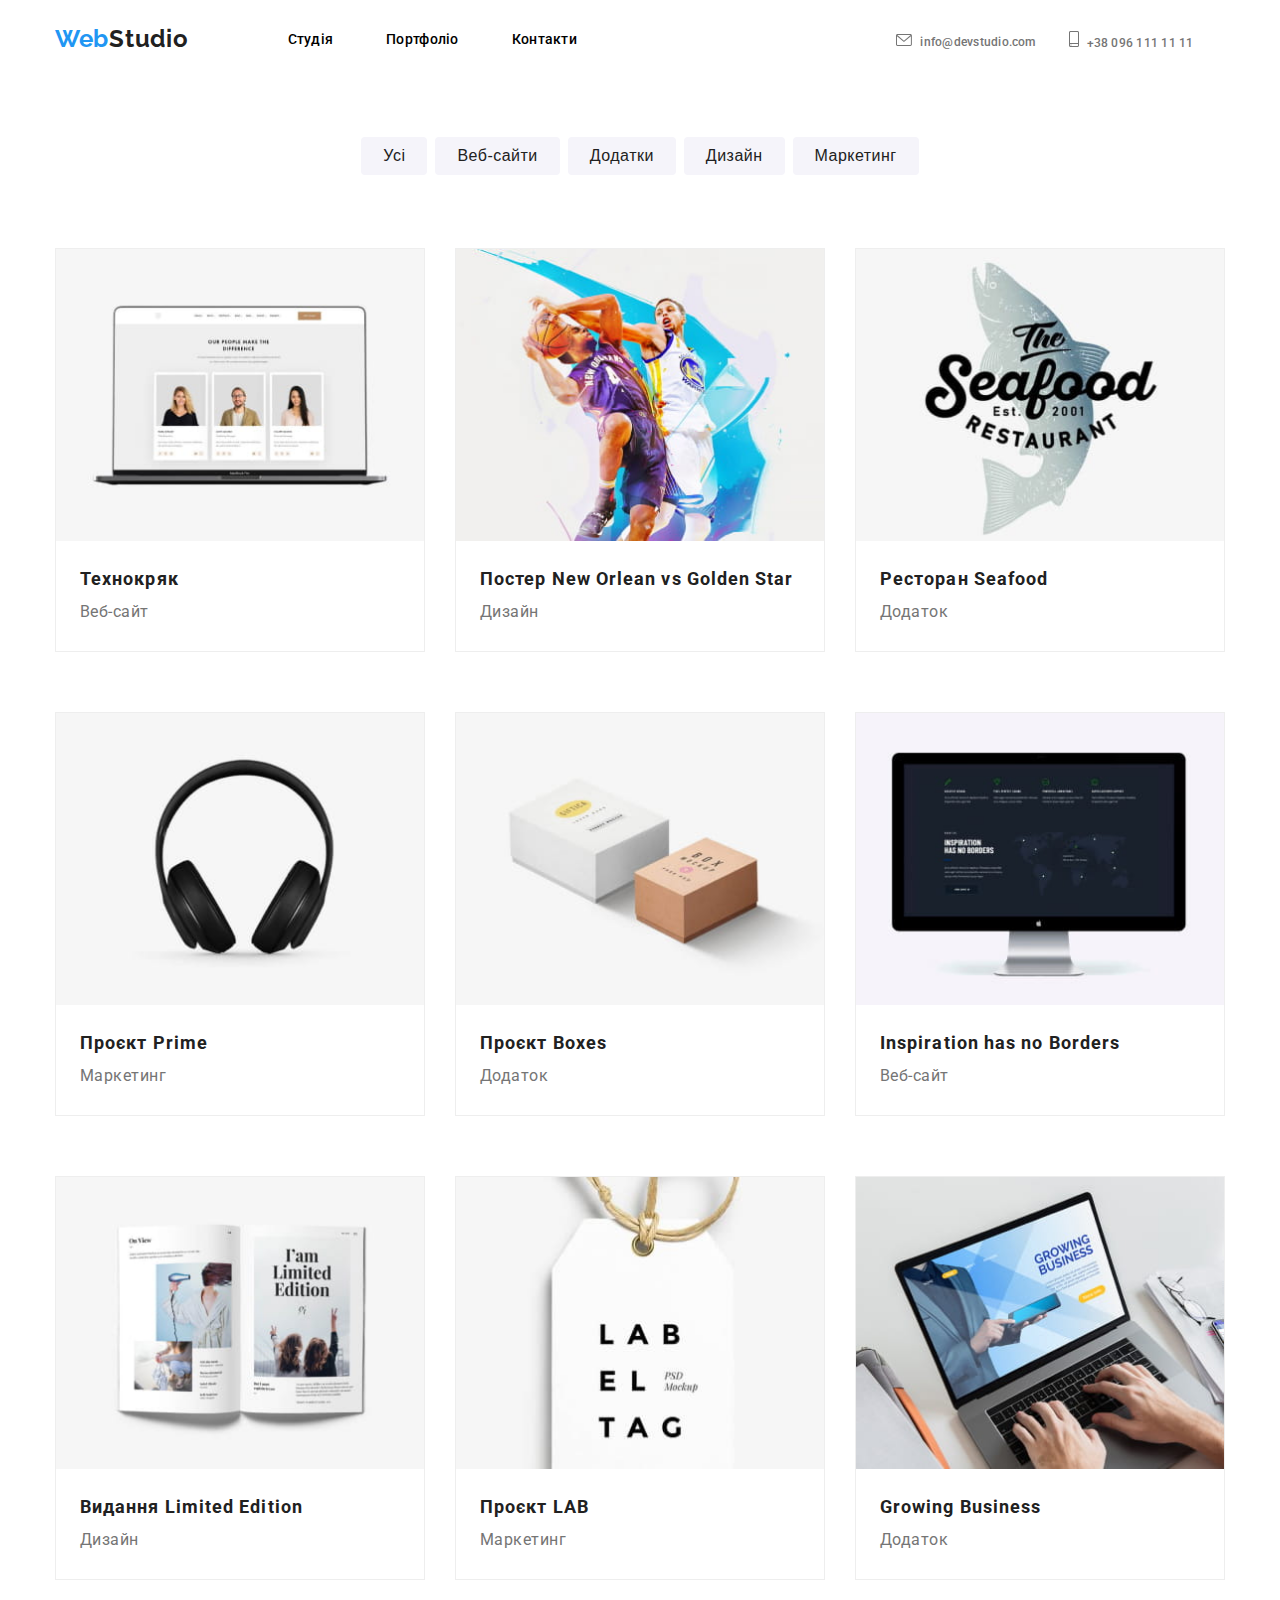
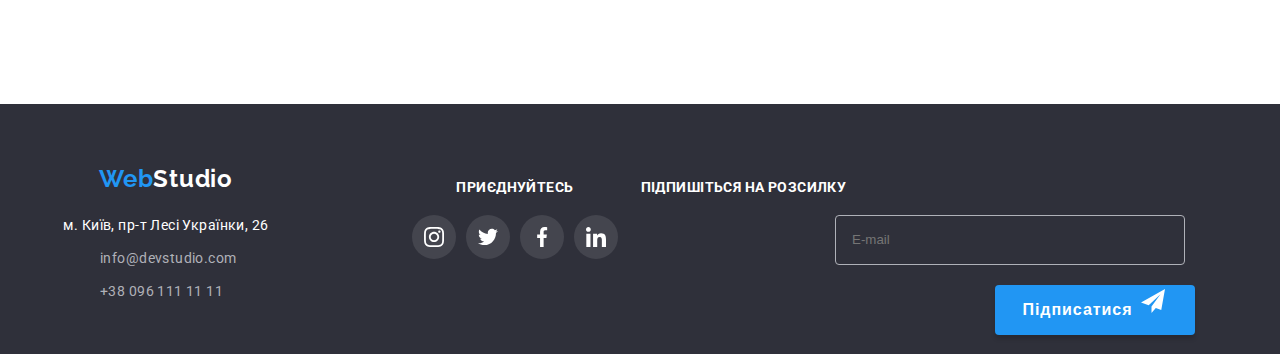
==== commit 57db9879: "push" ====
--- a/portfoli.html
+++ b/portfoli.html
@@ -14,8 +14,7 @@
         integrity="sha512-4xo8blKMVCiXpTaLzQSLSw3KFOVPWhm/TRtuPVc4WG6kUgjH6J03IBuG7JZPkcWMxJ5huwaBpOpnwYElP/m6wg=="
         crossorigin="anonymous" referrerpolicy="no-referrer" />
     <link rel="stylesheet" href="https://cdnjs.cloudflare.com/ajax/libs/animate.css/4.1.1/animate.min.css" />
-    <link rel="stylesheet" href="./css/reset.css">
-    <link rel="stylesheet" href="./css/styles.css">
+    <link rel="stylesheet" href="./css/main.min.css">
 </head>
 
 <body>
@@ -74,8 +73,10 @@
                                     вичерпні відомості про компанію чи приватну особу.</p>
                             </div>
                         </div>
-                        <h3 class="project__subtitle">Технокряк</h3>
-                        <p class="project__text">Веб-сайт</p>
+                        <div class="project__content">
+                            <h3 class="project__subtitle">Технокряк</h3>
+                            <p class="project__text">Веб-сайт</p>
+                        </div>
                     </li>
                     <li class="project__item">
                         <div class="div__projects">
@@ -86,8 +87,10 @@
                                     вичерпні відомості про компанію чи приватну особу.</p>
                             </div>
                         </div>
-                        <h3 class="project__subtitle">Постер New Orlean vs Golden Star</h3>
-                        <p class="project__text">Дизайн</p>
+                        <div class="project__content">
+                            <h3 class="project__subtitle">Постер New Orlean vs Golden Star</h3>
+                            <p class="project__text">Дизайн</p>
+                        </div>
                     </li>
                     <li class="project__item">
                         <div class="div__projects">
@@ -98,8 +101,10 @@
                                     вичерпні відомості про компанію чи приватну особу.</p>
                             </div>
                         </div>
-                        <h3 class="project__subtitle">Ресторан Seafood</h3>
-                        <p class="project__text">Додаток</p>
+                        <div class="project__content">
+                            <h3 class="project__subtitle">Ресторан Seafood</h3>
+                            <p class="project__text">Додаток</p>
+                        </div>
                     </li>
                     <li class="project__item">
                         <div class="div__projects">
@@ -110,8 +115,10 @@
                                     вичерпні відомості про компанію чи приватну особу.</p>
                             </div>
                         </div>
-                        <h3 class="project__subtitle">Проєкт Prime</h3>
-                        <p class="project__text">Маркетинг</p>
+                        <div class="project__content">
+                            <h3 class="project__subtitle">Проєкт Prime</h3>
+                            <p class="project__text">Маркетинг</p>
+                        </div>
                     </li>
                     <li class="project__item">
                         <div class="div__projects">
@@ -122,8 +129,10 @@
                                     вичерпні відомості про компанію чи приватну особу.</p>
                             </div>
                         </div>
-                        <h3 class="project__subtitle">Проєкт Boxes</h3>
-                        <p class="project__text">Додаток</p>
+                        <div class="project__content">
+                            <h3 class="project__subtitle">Проєкт Boxes</h3>
+                            <p class="project__text">Додаток</p>
+                        </div>
                     </li>
                     <li class="project__item">
                         <div class="div__projects">
@@ -134,8 +143,10 @@
                                     вичерпні відомості про компанію чи приватну особу.</p>
                             </div>
                         </div>
-                        <h3 class="project__subtitle">Inspiration has no Borders</h3>
-                        <p class="project__text">Веб-сайт</p>
+                        <div class="project__content">
+                            <h3 class="project__subtitle">Inspiration has no Borders</h3>
+                            <p class="project__text">Веб-сайт</p>
+                        </div>
                     </li>
                     <li class="project__item">
                         <div class="div__projects">
@@ -146,8 +157,10 @@
                                     вичерпні відомості про компанію чи приватну особу.</p>
                             </div>
                         </div>
-                        <h3 class="project__subtitle">Видання Limited Edition</h3>
-                        <p class="project__text">Дизайн</p>
+                        <div class="project__content">
+                            <h3 class="project__subtitle">Видання Limited Edition</h3>
+                            <p class="project__text">Дизайн</p>
+                        </div>
                     </li>
                     <li class="project__item">
                         <div class="div__projects">
@@ -158,8 +171,10 @@
                                     вичерпні відомості про компанію чи приватну особу.</p>
                             </div>
                         </div>
-                        <h3 class="project__subtitle">Проєкт LAB</h3>
-                        <p class="project__text">Маркетинг</p>
+                        <div class="project__content">
+                            <h3 class="project__subtitle">Проєкт LAB</h3>
+                            <p class="project__text">Маркетинг</p>
+                        </div>
                     </li>
                     <li class="project__item">
                         <div class="div__projects">
@@ -170,8 +185,10 @@
                                     вичерпні відомості про компанію чи приватну особу.</p>
                             </div>
                         </div>
-                        <h3 class="project__subtitle">Growing Business</h3>
-                        <p class="project__text">Додаток</p>
+                        <div class="project__content">
+                            <h3 class="project__subtitle">Growing Business</h3>
+                            <p class="project__text">Додаток</p>
+                        </div>
                     </li>
                 </ul>
             </div>
@@ -183,14 +200,14 @@
         <div class="container">
             <div class="footer__div">
                 <div class="footer__div-logo">
-                    <a class="header__logo" href="index.html">Web<span class="footer__logo-colored">Studio</span></a>
+                    <a class="header__logo footer__logo" href="index.html">Web<span
+                            class="footer__logo-colored">Studio</span></a>
                     <ul class="footer__list">
                         <li class="footer__item">
-                            <address class="footer__adress">м. Київ, пр-т Лесі Українки, 26</address>
+                            <a class="footer__link-adrees">м. Київ, пр-т Лесі Українки, 26</a>
                         </li>
                         <li class="footer__item"><a class="footer__link" href="mailto:">info@devstudio.com</a></li>
-                        <li class="footer__item"><a class="footer__link" href="tel:+380961111111">+38 096 111 11
-                                11</a>
+                        <li class="footer__item"><a class="footer__link" href="tel:+380961111111">+38 096 111 11 11</a>
                         </li>
                     </ul>
                 </div>
--- a/css/main.min.css
+++ b/css/main.min.css
@@ -0,0 +1 @@
+.works__text{color:#757575;font-size:14px;font-weight:400}.footer__link-subtitle,.photos__subtitle{color:#fff;font-size:14px;font-weight:700}.client__title,.photos__title{color:#212121;text-align:center;font-size:36px;font-weight:700;letter-spacing:1.08px;margin-top:94px}.nav__button{color:#212121;font-size:16px}.nav,.modal__button-close,.client__list,.team__icons-link,.hero{display:flex;align-items:center;justify-content:center}*,*::after,*::before{margin:0;padding:0;border:none;box-sizing:border-box}h1,h2,h3,h4,h5,h6,p{margin:0}p:last-child{margin-bottom:0}ul{margin:0;padding:0;list-style:none}a{color:currentColor;text-decoration:none}button{cursor:pointer}img{display:block;max-width:100%;height:auto}body{font-family:"Roboto",sans-serif}.container{width:100%;margin:0 auto;padding:0 15px}.section{margin-bottom:94px}@media screen and (min-width: 480px){.container{width:480px}}@media screen and (min-width: 768px){.container{width:768px}}@media screen and (min-width: 1200px){.container{width:1200px}}.header{padding-top:10px;padding-bottom:10px}.header .container{display:flex;align-items:center;justify-content:space-between}.header__logo{color:#2196f3;font-family:"Raleway";font-size:24px;font-weight:700;letter-spacing:.72px}.header__logo--colored{color:#212121}.header__nav-list{display:none}.header__contact-list{display:none}@media screen and (min-width: 768px){.mobile__menu{display:none}.header{justify-content:center}.header__nav-list{display:flex;gap:51px}.header__nav-link{font-size:14px;font-weight:500;letter-spacing:.28px}.header__nav-link:hover{color:#2196f3}.header .current__studio::after{content:"";width:47px;height:4px;border-radius:2px;background-color:#2196f3}.header__contact-list{display:flex;flex-direction:column;margin-left:69px;gap:10px}.header__contact-link{font-size:12px;font-weight:500;letter-spacing:.24px;color:#757575}.header__contact-icons{fill:#757575;margin-right:8px}}@media screen and (min-width: 1200px){.header{justify-content:center;padding-top:24px;padding-bottom:24px}.header__nav-list{display:flex;gap:53px;margin-right:150px}.header__nav-link{transition:background-color,color 250ms cubic-bezier(0.4, 0, 0.2, 1)}.header__nav-link:hover{color:#2196f3}.header__contact-list{width:300px;height:16px;text-align:center;flex-wrap:wrap;gap:30px;margin-right:30px}.header__contact-link{margin-top:20px;font-size:12px;font-weight:500;letter-spacing:.24px}.header #number{text-align:center;margin-top:27px}}.hero{background-image:linear-gradient(to right, rgba(47, 48, 58, 0.4), rgba(47, 48, 58, 0.4)),url(../images/hero/img.jpg);height:400px;background-repeat:no-repeat;background-position:center;background-size:cover}.hero__title{color:#fff;text-align:center;font-size:26px;font-weight:900;line-height:161%;letter-spacing:1.56px;text-transform:uppercase;width:360px;margin:0 auto}.hero__btn{color:#fff;text-align:center;font-size:16px;font-weight:700;line-height:187.5%;letter-spacing:.96px;border-radius:4px;background:#2196f3;box-shadow:0px 2px 2px 0px rgba(0,0,0,.12),0px 1px 2px 0px rgba(0,0,0,.08),0px 3px 1px 0px rgba(0,0,0,.1);width:200px;height:50px;display:block;margin:0 auto;margin-top:30px}@media screen and (min-width: 768px){.hero{height:400px}.hero__title{font-size:26px;line-height:42px;letter-spacing:1.56px;width:360px}.hero__btn{display:block;width:200px;margin-top:30px}}@media screen and (min-width: 1200px){.hero{height:600px}.hero__title{font-size:44px;line-height:60px;letter-spacing:2.46px;width:696px}.hero__btn{display:block;width:216px;height:50px;color:#fff}}.works__list{flex-wrap:wrap}.works__item::before{content:"";display:block;border-radius:4px;background-color:#f5f4fa;width:450px;height:120px;margin-top:30px}.works__item:nth-child(1)::before{background-image:url(../images/works/antenna.png);background-repeat:no-repeat;background-position:center}.works__item:nth-child(2)::before{background-image:url(../images/works/clock.png);background-repeat:no-repeat;background-position:center}.works__item:nth-child(3)::before{background-image:url(../images/works/diagram.png);background-repeat:no-repeat;background-position:center}.works__item:nth-child(4)::before{background-image:url(../images/works/astronaut.png);background-repeat:no-repeat;background-position:center}.works__subtitle{color:#212121;text-align:center;font-size:14px;font-weight:700;letter-spacing:.42px;text-transform:uppercase;margin-bottom:10px;margin-top:30px}.works__text{line-height:24px;letter-spacing:.42px}@media screen and (min-width: 768px){.works{display:flex;height:580px;width:768px;margin-bottom:auto}.works__list{display:flex;flex-wrap:wrap;height:478px;width:768px;gap:30px;margin-top:-40px}.works__item::before{content:"";width:354px;height:120px}.works__item:nth-child(1)::before{background-image:url(../images/works/antenna.png);background-repeat:no-repeat;background-position:center}.works__item:nth-child(2)::before{background-image:url(../images/works/clock.png);background-repeat:no-repeat;background-position:center}.works__item:nth-child(3)::before{background-image:url(../images/works/diagram.png);background-repeat:no-repeat;background-position:center}.works__item:nth-child(4)::before{background-image:url(../images/works/astronaut.png);background-repeat:no-repeat;background-position:center}.works__subtitle{text-align:start}.works__text{width:354px}}@media screen and (min-width: 1200px){.works{display:flex;justify-content:flex-start;height:250px}.works__list{display:flex;justify-content:flex-start;height:250px;width:1200px}.works__item::before{content:"";width:270px;height:120px}.works__item:nth-child(1)::before{background-image:url(../images/works/antenna.png);background-repeat:no-repeat;background-position:center}.works__item:nth-child(2)::before{background-image:url(../images/works/clock.png);background-repeat:no-repeat;background-position:center}.works__item:nth-child(3)::before{background-image:url(../images/works/diagram.png);background-repeat:no-repeat;background-position:center}.works__item:nth-child(4)::before{background-image:url(../images/works/astronaut.png);background-repeat:no-repeat;background-position:center}.works__subtitle{text-align:start}.works__text{width:270px}}.team{display:flex;background-color:#f5f4fa}.team__title{color:#212121;text-align:center;font-size:28px;font-weight:700;letter-spacing:.84px;margin-top:60px;margin-bottom:30px}.team__list{flex-wrap:wrap;gap:30px;margin-bottom:50px}.team__item{width:450px;height:630px;border-radius:0px 0px 4px 4px;background:#fff;margin-top:20px;box-shadow:0px 2px 1px 0px rgba(0,0,0,.2),0px 1px 1px 0px rgba(0,0,0,.14),0px 1px 3px 0px rgba(0,0,0,.12)}.team__item__content{padding:30px 32px}.team__subtitle{color:#212121;text-align:center;font-size:16px;font-weight:500;letter-spacing:.48px;margin-bottom:10px}.team__text{color:#757575;text-align:center;font-size:16px;font-weight:400;letter-spacing:.48px;margin-top:10px}.team__img{width:450px;height:460px}.team__icons{display:flex;justify-content:center;gap:10px;margin-bottom:auto;margin-top:auto}.team__icons-link{width:44px;height:44px;border-radius:50%;fill:#afb1b8;transition:background-color,fill 250ms cubic-bezier(0.4, 0, 0.2, 1)}.team__icons-link:hover,.team__icons-link:focus{background-color:#2196f3;fill:#fff}.team .sociale__icons{width:20px;height:20px}@media screen and (min-width: 768px){.team{height:1300px}.team__title{font-size:28px;letter-spacing:.84px;margin-top:60px;margin-bottom:30px}.team__list{display:flex;flex-wrap:wrap;width:740px;height:1100px}.team__item{width:354px;height:540px;padding-bottom:60px;margin:0}.team__subtitle{margin-bottom:10px;margin-top:auto}.team__img{width:354px;height:374px}.team__icons{gap:10px;margin-top:-20px}.team__icons-link{width:44px;height:44px;border-radius:50%;fill:#afb1b8;transition:background-color,fill 250ms cubic-bezier(0.4, 0, 0.2, 1)}.team__icons-link:hover,.team__icons-link:focus{background-color:#2196f3;fill:#fff;transition:background-color,fill 250ms cubic-bezier(0.4, 0, 0.2, 1)}.team .sociale__icons{width:20px;height:20px}}@media screen and (min-width: 1200px){.team{height:708px;display:flex;background-color:#f5f4fa}.team__title{color:#212121;text-align:center;font-size:36px;font-weight:700;letter-spacing:1.08px}.team__list{display:flex;flex-wrap:wrap;width:1200px;gap:30px}.team__item{width:270px;height:428px;border-radius:0px 0px 4px 4px;background:#fff;margin-bottom:94px;margin-top:50px;box-shadow:0px 2px 1px 0px rgba(0,0,0,.2),0px 1px 1px 0px rgba(0,0,0,.14),0px 1px 3px 0px rgba(0,0,0,.12)}.team__subtitle{color:#212121;text-align:center;font-size:16px;font-weight:500;letter-spacing:.48px;margin-bottom:10px}.team__text{color:#757575;text-align:center;font-size:16px;font-weight:400;letter-spacing:.48px}.team__img{width:270px;height:260px}.team__icons{gap:10px;margin-top:-20px}.team__icons-link{width:44px;height:44px;border-radius:50%;fill:#afb1b8;transition:background-color,fill 250ms cubic-bezier(0.4, 0, 0.2, 1)}.team__icons-link:hover,.team__icons-link:focus{background-color:#2196f3;fill:#fff}.team .sociale__icons{width:20px;height:20px}}.photos .container{width:1200px}.photos__list{display:flex;justify-content:space-between;margin-top:50px;gap:30px}.photos__item{position:relative}.photos__subtitle{position:absolute;bottom:94px;background-color:rgba(47,48,58,.8);width:100%;height:70px;text-align:center;letter-spacing:.42px;text-transform:uppercase;padding:27px 107px}.photos__img{width:370px;height:294px;flex-shrink:0;margin-bottom:94px}@media screen and (min-width: 480px){.photos{display:none}}@media screen and (min-width: 768px){.photos{display:none}}@media screen and (min-width: 1200px){.photos{display:flex;margin-top:-70px}}.client{height:298px;background:#fff}.client__title{margin-bottom:50px}.client__list{gap:30px;color:#2196f3}.client__item{align-items:center;justify-content:center;text-align:center;width:170px;height:92px;border-radius:4px;border:1px solid #afb1b8;fill:#afb1b8;transition:border-color,fill 250ms cubic-bezier(0.4, 0, 0.2, 1)}.client__item:hover{border-color:#2196f3;fill:currentColor}.client__icons{width:106px;height:60px;align-items:center;justify-content:center;text-align:center;margin:16px 32px}@media screen and (min-width: 480px){.client{height:500px}.client__title{font-size:28px;font-weight:700;letter-spacing:.84px;margin-bottom:50px;margin-top:60px}.client__list{justify-content:center;flex-wrap:wrap}}@media screen and (min-width: 768px){.client{height:350px}.client__title{font-size:28px;font-weight:700;letter-spacing:.84px;margin-bottom:30px;margin-top:60px}.client__list{justify-content:center;flex-wrap:wrap}}@media screen and (min-width: 1200px){.client{height:250px}.client__title{font-size:28px;font-weight:700;letter-spacing:.84px;margin-bottom:30px;margin-top:60px}.client__list{justify-content:center;flex-wrap:wrap}}.footer{padding-top:60px;padding-bottom:60px;background:#2f303a;text-align:center}.footer__logo-colored{color:#fff}.footer__list{margin-top:20px}.footer__item:not(:last-child){margin-bottom:9px}.footer__link{color:#afb1b8;text-align:center;font-size:14px;font-weight:400;line-height:24px;letter-spacing:.42px;margin-left:150px}.footer__link-adrees{color:#fff;text-align:center;font-size:14px;font-weight:400;line-height:24px;letter-spacing:.42px}.footer__div-link{display:flex;align-items:center;flex-wrap:wrap;flex-direction:column;margin-top:60px}.footer__icons .team__icons-link{transition:background-color 250ms cubic-bezier(0.4, 0, 0.2, 1);background-color:rgba(255,255,255,.1)}.footer__icons .team__icons-link:hover{background-color:#2196f3}.footer__icons{display:flex;align-items:center;gap:10px;margin-top:20px}.footer__link-subtitle{letter-spacing:.42px;text-transform:uppercase}.footer .social__icons{width:20px;height:20px;fill:#fff}.footer__link{display:flex}.footer__modal{display:flex;flex-direction:column;justify-content:center;margin-top:60px}.footer__label-title{color:#fff;font-size:14px;font-weight:700;letter-spacing:.42px;text-transform:uppercase;margin-bottom:20px}.footer__form{position:relative}.footer__label{width:358px;height:50px;margin:auto}.footer__input{width:358px;height:50px;border-radius:4px;border:1px solid #afb1b8;background-color:rgba(0,0,0,0);padding-left:16px}.footer__form-button{width:200px;height:50px;flex-shrink:0;border-radius:4px;background:#2196f3;box-shadow:0px 4px 4px 0px rgba(0,0,0,.15);color:#fff;text-align:center;font-size:16px;font-weight:700;line-height:30px;letter-spacing:.96px;padding-right:35px;margin-left:12px;margin-top:20px}.footer__form-svg{position:absolute;width:24px;height:24px;right:150px;top:83px}@media screen and (min-width: 768px){.footer{height:463px;position:relative}.footer__div-logo{width:322px;position:absolute;right:500px;text-align:center}.footer__logo{margin-left:110px}.footer__link-adrees{margin-left:110px}.footer__div-link{position:absolute;right:89px;top:15px;margin-top:60px}.footer__link-subtitle{margin-left:100px}.footer__icons{margin-left:100px}.footer__modal{display:flex;align-items:center;justify-content:center;width:450px;position:absolute;bottom:60px;left:140px}.footer__label-title{width:207px}.footer__form{position:relative;flex-wrap:wrap}.footer__label-title{margin-bottom:20px;margin-left:37px;margin-top:60px}.footer__input{width:450px;height:50px;border-radius:4px;border:1px solid #afb1b8;background-color:rgba(0,0,0,0);margin-left:20px}.footer__form-button{margin-top:20px;margin-left:40px}.footer__form-svg{position:absolute;right:140px;top:84px}}@media screen and (min-width: 1200px){.footer{display:flex;height:250px;position:relative}.footer__div-logo{position:absolute;text-align:center;left:-50px}.footer__div-link{position:absolute;margin-top:60px;left:0;right:350px}.footer__modal{position:absolute;width:570px;height:90px;left:790px;margin-bottom:55px}.footer__label-title{margin-right:700px;padding-top:60px}.footer__form{position:relative;width:580px;height:50px;margin-bottom:65px}.footer__input{width:350px;height:50px;border-radius:4px;margin-right:150px}.footer__form-button{width:200px}.footer__form-svg{position:absolute;right:200px;top:74px}}.backdrop{position:fixed;top:0;left:0;width:100%;height:100%;background-color:rgba(0,0,0,.5);opacity:1}.backdrop.is-hidden{opacity:0;pointer-events:none;visibility:hidden}.modal{position:absolute;top:50%;left:50%;transform:translate(-50%, -50%) scale(1);transition:transform 250ms cubic-bezier(0.4, 0, 0.2, 1);width:450px;height:609px;border-radius:4px;padding:40px;background:#fff;box-shadow:0px 1px 3px 0px rgba(0,0,0,.12),0px 1px 1px 0px rgba(0,0,0,.14),0px 2px 1px 0px rgba(0,0,0,.2)}.modal__button-close{position:absolute;right:8px;top:8px;width:30px;height:30px;border:1px solid rgba(0,0,0,.1);border-radius:50%;background-color:#fff}.modal__button-close__svg{width:18px;height:18px}.modal__button-close:hover .button__svg{fill:#2196f3}.modal__title{color:#212121;text-align:center;font-size:20px;font-weight:700;letter-spacing:.6px;margin-bottom:12px}.modal__form{display:flex;justify-content:center;align-items:center;flex-direction:column;gap:10px;height:469px}.modal .form__label{color:#757575;font-size:12px;font-weight:400;letter-spacing:.12px;margin-top:10px;margin-left:0px}.modal .label__thumb{display:flex}.modal .form__input{width:370px;height:40px;border-radius:4px;border:1px solid rgba(33,33,33,.2);padding-left:40px}.modal .form__input:focus{border-color:#2196f3;outline:none}.modal .form__input:focus+.label__svg{fill:#2196f3}.modal .label__svg{position:absolute;width:18px;height:18px;left:50px;top:200px}.modal .label__svg:hover .label__svg:focus{fill:currentColor}.modal #icon__vector{position:absolute;width:18px;height:18px;left:50px;top:120px}.modal #icon__phone{position:absolute;width:18px;height:18px;left:50px;top:195px}.modal #icon__email{position:absolute;width:18px;height:18px;left:50px;top:267px}.modal .label__four{width:370px;height:120px;display:flex;flex-direction:column;color:#757575;font-size:12px;font-weight:400;letter-spacing:.12px;margin-bottom:20px;margin-top:10px}.modal .text__label{border-radius:4px;border:1px solid rgba(33,33,33,.2);color:#afb1b8;font-size:12px;font-weight:400;letter-spacing:.12px;padding-top:10px;padding-left:16px;margin-top:4px;resize:none}.modal .checkbox__input{display:flex;flex-direction:row-reverse;width:16px;height:15px;margin-top:-2px}.modal .checkbox__title{color:#757575;font-size:12px;font-weight:400;letter-spacing:.42px;margin-left:2px}.modal .checkbox__link{color:#2196f3;font-size:12px;font-weight:400;text-decoration-line:underline;font-size:12px;letter-spacing:.36px}.modal .checkbox__thumb{display:flex;height:30px;width:360px;fill:#212121;margin-top:3px;gap:8px;margin-bottom:20px}.modal .form__btn{display:block;color:#fff;text-align:center;font-size:16px;font-weight:700;line-height:30px;letter-spacing:.96px;width:200px;height:50px;flex-shrink:0;border-radius:4px;background:#2196f3;box-shadow:0px 4px 4px 0px rgba(0,0,0,.15)}@media screen and (min-width: 768px){.modal{width:450px;height:609px}}.burger__input[type=checkbox],.burger__label{display:none}@media screen and (max-width: 767px){nav{order:1}.burger__label{display:block;height:30px;width:30px;margin-left:auto;position:relative}.burger__label:hover{cursor:pointer}.burger__label span{top:15px}.burger__label span,.burger__label span::before,.burger__label span::after{content:"";display:block;width:25px;height:2px;background:#333;position:absolute;z-index:5;right:0;transition:.3s}.burger__label span::before{top:-8px}.burger__label span::after{top:8px}.burger__input[type=checkbox]:checked~.mobile__menu{display:flex;flex-direction:column}.burger__input[type=checkbox]:checked~.burger__label span{transform:rotate(-45deg)}.burger__input[type=checkbox]:checked~.burger__label span::before{top:0;transform:rotate(0)}.burger__input[type=checkbox]:checked~.burger__label span::after{top:0;transform:rotate(90deg)}.mobile__menu{position:absolute;top:0;left:0;z-index:2;width:100vw;height:100vh;padding:48px 40px;background:#fff;transform:translateX(100%);overflow:hidden;display:flex;flex-direction:column-reverse;justify-content:space-between}.mobile__nav-item{margin-bottom:32px}.mobile__nav-link{color:#212121;font-size:40px;font-weight:500;letter-spacing:.8px}.mobile__menu-link:hover{color:#2196f3}.mobile__contact-list{margin-bottom:64px}.mobile__contact-item:not(:last-child){margin-bottom:32px}.mobile__contact_tell-link{color:#2196f3;font-size:34px;font-weight:500;letter-spacing:.68px}.mobile__contact_email-link{color:#757575;font-size:24px;font-weight:500;letter-spacing:.48px}.mobile__social-list{display:flex;align-items:center;gap:10px}.mobile__social-item:not(:last-child){border-right:1px solid rgba(33,33,33,.2);padding-right:10px}.mobile__social-link{color:#2196f3;font-size:18px;font-weight:500;line-height:22px;letter-spacing:.36px}}.project__item{border:1px solid #eee}.project__item:hover{box-shadow:1px 4px 6px 0px rgba(0,0,0,.16),0px 4px 4px 0px rgba(0,0,0,.06),0px 1px 1px 0px rgba(0,0,0,.12)}.project__item:not(:last-child){margin-bottom:30px}.project__img{width:100%}.project__content{padding:20px 24px}.project__subtitle{color:#212121;font-size:18px;font-weight:700;line-height:36px;letter-spacing:1.08px}.project__text{color:#757575;font-size:16px;font-weight:400;line-height:30px;letter-spacing:.48px}.project .div__projects{position:relative;overflow:hidden}.project .div__projects:hover .overlay{transform:translateY(0)}.project .overlay{position:absolute;top:0;left:0;width:100%;height:100%;background:#2196f3;transform:translateY(105%);transition:transform 250ms cubic-bezier(0.4, 0, 0.2, 1)}.project .overlay__text{width:402px;color:#fff;font-size:18px;font-weight:400;line-height:28px;letter-spacing:.54px;padding:77px 24px}@media screen and (min-width: 768px){.project__list{display:flex;flex-wrap:wrap;gap:30px}.project__item{width:354px}}@media screen and (min-width: 1200px){.project__item{width:370px;height:404px}}.nav{margin-top:60px;margin-bottom:20px}.nav__list{display:flex;justify-content:flex-start;flex-wrap:wrap;width:400px;height:91px;gap:8px}.nav__button{text-align:center;font-weight:500;line-height:26px;letter-spacing:.48px;border-radius:4px;padding:6px 22px;background-color:#f5f4fa;transition:background-color,color 250ms cubic-bezier(0.4, 0, 0.2, 1)}.nav__button:hover{color:#fff;background:#2196f3;box-shadow:0px 2px 2px 0px rgba(0,0,0,.12),0px 1px 2px 0px rgba(0,0,0,.08),0px 3px 1px 0px rgba(0,0,0,.1)}@media screen and (min-width: 768px){.nav{margin-top:60px}.nav__list{display:flex;justify-content:center;flex-wrap:wrap;width:760px;gap:8px}.nav__button{text-align:center;font-weight:500;line-height:26px;letter-spacing:.48px;border-radius:4px;padding:6px 22px;background-color:#f5f4fa;transition:background-color,color 250ms cubic-bezier(0.4, 0, 0.2, 1)}.nav__button:hover{color:#fff;background:#2196f3;box-shadow:0px 2px 2px 0px rgba(0,0,0,.12),0px 1px 2px 0px rgba(0,0,0,.08),0px 3px 1px 0px rgba(0,0,0,.1)}}@media screen and (min-width: 1200px){.nav__list{margin-left:auto;margin-right:auto}}/*# sourceMappingURL=main.min.css.map */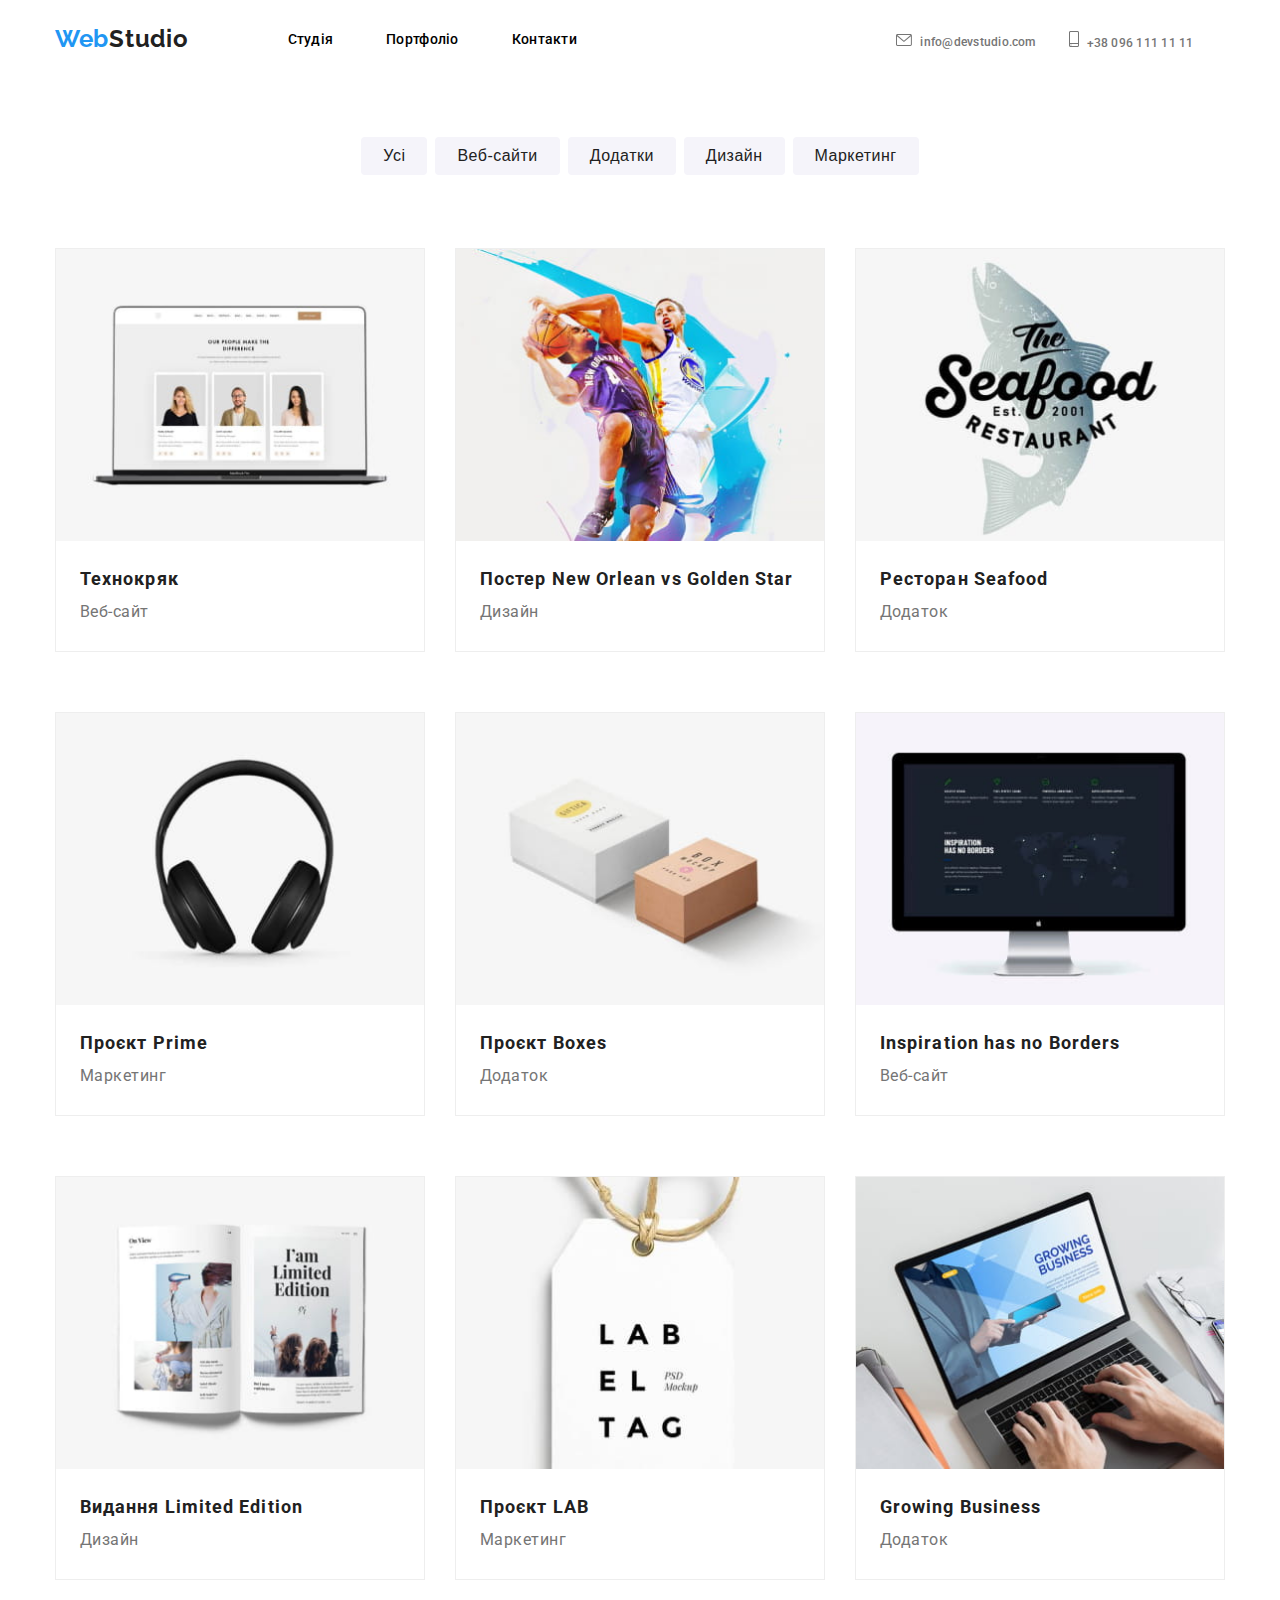
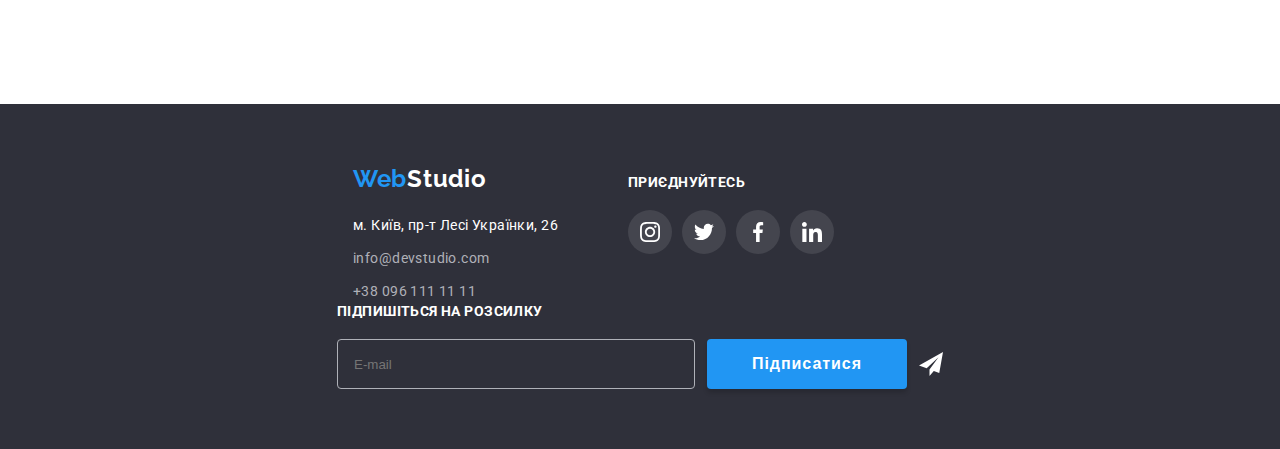
==== commit 57b9922d: "passed" ====
--- a/portfoli.html
+++ b/portfoli.html
@@ -22,10 +22,15 @@
         <div class="container">
             <a class="header__logo" href="index.html">Web<span class="header__logo--colored">Studio</span></a>
             <nav class="header__nav">
+                <input type="checkbox" id="toggle" class="burger__input">
+                <label for="toggle" class="burger__label">
+                    <span></span>
+                </label>
                 <ul class="header__nav-list">
-                    <li class="header__nav-item"><a class="header__nav-link" href="./index.html">Студія</a></li>
-                    <li class="header__nav-item"><a class="header__nav-link current__portfolio"
-                            href="./portfoli.html">Портфоліо</a></li>
+                    <li class="header__nav-item"><a class="header__nav-link current__studio"
+                            href="./index.html">Студія</a>
+                    </li>
+                    <li class="header__nav-item"><a class="header__nav-link" href="./portfoli.html">Портфоліо</a></li>
                     <li class="header__nav-item"><a class="header__nav-link" href="#">Контакти</a></li>
                 </ul>
             </nav>
@@ -46,6 +51,53 @@
                     </a>
                 </li>
             </ul>
+            <!-- <button class="header__menu-button" type="button">
+                    <svg class="header__menu-button__icon">
+                        <use href='./images/icons/symbol-defs.svg#icon-burger-menu'></use>
+                    </svg>
+                </button> -->
+        </div>
+
+
+        <!-- mobile-menu -->
+        <div class="mobile__menu">
+            <nav class="mobile__nav">
+                <ul class="mobile__nav-list">
+                    <li class="mobile__nav-item"><a class="mobile__nav-link current__studio"
+                            href="./index.html">Студія</a>
+                    </li>
+                    <li class="mobile__nav-item"><a class="mobile__nav-link" href="./portfoli.html">Портфоліо</a></li>
+                    <li class="mobile__nav-item"><a class="mobile__nav-link" href="#">Контакти</a></li>
+                </ul>
+            </nav>
+            <div>
+                <ul class="mobile__contact-list">
+                    <li class="mobile__contact-item"><a class="mobile__contact_tell-link" id="number"
+                            href="tel:+380961111111">
+                            +38 096 111 11 11
+                        </a>
+                    </li>
+                    <li class="mobile__contact-item">
+                        <a class="mobile__contact_email-link" href="mailto:info@devstudio.com">
+                            info@devstudio.com
+                        </a>
+                    </li>
+                </ul>
+                <ul class="mobile__social-list">
+                    <li class="mobile__social-item">
+                        <a href="" class="mobile__social-link">Instagram</a>
+                    </li>
+                    <li class="mobile__social-item">
+                        <a href="" class="mobile__social-link">Twitter</a>
+                    </li>
+                    <li class="mobile__social-item">
+                        <a href="" class="mobile__social-link">Facebook</a>
+                    </li>
+                    <li class="mobile__social-item">
+                        <a href="" class="mobile__social-link">LinkedIn</a>
+                    </li>
+                </ul>
+            </div>
         </div>
     </header>
     <!--Main-->
--- a/css/main.min.css
+++ b/css/main.min.css
@@ -1 +1 @@
-.works__text{color:#757575;font-size:14px;font-weight:400}.footer__link-subtitle,.photos__subtitle{color:#fff;font-size:14px;font-weight:700}.client__title,.photos__title{color:#212121;text-align:center;font-size:36px;font-weight:700;letter-spacing:1.08px;margin-top:94px}.nav__button{color:#212121;font-size:16px}.nav,.modal__button-close,.client__list,.team__icons-link,.hero{display:flex;align-items:center;justify-content:center}*,*::after,*::before{margin:0;padding:0;border:none;box-sizing:border-box}h1,h2,h3,h4,h5,h6,p{margin:0}p:last-child{margin-bottom:0}ul{margin:0;padding:0;list-style:none}a{color:currentColor;text-decoration:none}button{cursor:pointer}img{display:block;max-width:100%;height:auto}body{font-family:"Roboto",sans-serif}.container{width:100%;margin:0 auto;padding:0 15px}.section{margin-bottom:94px}@media screen and (min-width: 480px){.container{width:480px}}@media screen and (min-width: 768px){.container{width:768px}}@media screen and (min-width: 1200px){.container{width:1200px}}.header{padding-top:10px;padding-bottom:10px}.header .container{display:flex;align-items:center;justify-content:space-between}.header__logo{color:#2196f3;font-family:"Raleway";font-size:24px;font-weight:700;letter-spacing:.72px}.header__logo--colored{color:#212121}.header__nav-list{display:none}.header__contact-list{display:none}@media screen and (min-width: 768px){.mobile__menu{display:none}.header{justify-content:center}.header__nav-list{display:flex;gap:51px}.header__nav-link{font-size:14px;font-weight:500;letter-spacing:.28px}.header__nav-link:hover{color:#2196f3}.header .current__studio::after{content:"";width:47px;height:4px;border-radius:2px;background-color:#2196f3}.header__contact-list{display:flex;flex-direction:column;margin-left:69px;gap:10px}.header__contact-link{font-size:12px;font-weight:500;letter-spacing:.24px;color:#757575}.header__contact-icons{fill:#757575;margin-right:8px}}@media screen and (min-width: 1200px){.header{justify-content:center;padding-top:24px;padding-bottom:24px}.header__nav-list{display:flex;gap:53px;margin-right:150px}.header__nav-link{transition:background-color,color 250ms cubic-bezier(0.4, 0, 0.2, 1)}.header__nav-link:hover{color:#2196f3}.header__contact-list{width:300px;height:16px;text-align:center;flex-wrap:wrap;gap:30px;margin-right:30px}.header__contact-link{margin-top:20px;font-size:12px;font-weight:500;letter-spacing:.24px}.header #number{text-align:center;margin-top:27px}}.hero{background-image:linear-gradient(to right, rgba(47, 48, 58, 0.4), rgba(47, 48, 58, 0.4)),url(../images/hero/img.jpg);height:400px;background-repeat:no-repeat;background-position:center;background-size:cover}.hero__title{color:#fff;text-align:center;font-size:26px;font-weight:900;line-height:161%;letter-spacing:1.56px;text-transform:uppercase;width:360px;margin:0 auto}.hero__btn{color:#fff;text-align:center;font-size:16px;font-weight:700;line-height:187.5%;letter-spacing:.96px;border-radius:4px;background:#2196f3;box-shadow:0px 2px 2px 0px rgba(0,0,0,.12),0px 1px 2px 0px rgba(0,0,0,.08),0px 3px 1px 0px rgba(0,0,0,.1);width:200px;height:50px;display:block;margin:0 auto;margin-top:30px}@media screen and (min-width: 768px){.hero{height:400px}.hero__title{font-size:26px;line-height:42px;letter-spacing:1.56px;width:360px}.hero__btn{display:block;width:200px;margin-top:30px}}@media screen and (min-width: 1200px){.hero{height:600px}.hero__title{font-size:44px;line-height:60px;letter-spacing:2.46px;width:696px}.hero__btn{display:block;width:216px;height:50px;color:#fff}}.works__list{flex-wrap:wrap}.works__item::before{content:"";display:block;border-radius:4px;background-color:#f5f4fa;width:450px;height:120px;margin-top:30px}.works__item:nth-child(1)::before{background-image:url(../images/works/antenna.png);background-repeat:no-repeat;background-position:center}.works__item:nth-child(2)::before{background-image:url(../images/works/clock.png);background-repeat:no-repeat;background-position:center}.works__item:nth-child(3)::before{background-image:url(../images/works/diagram.png);background-repeat:no-repeat;background-position:center}.works__item:nth-child(4)::before{background-image:url(../images/works/astronaut.png);background-repeat:no-repeat;background-position:center}.works__subtitle{color:#212121;text-align:center;font-size:14px;font-weight:700;letter-spacing:.42px;text-transform:uppercase;margin-bottom:10px;margin-top:30px}.works__text{line-height:24px;letter-spacing:.42px}@media screen and (min-width: 768px){.works{display:flex;height:580px;width:768px;margin-bottom:auto}.works__list{display:flex;flex-wrap:wrap;height:478px;width:768px;gap:30px;margin-top:-40px}.works__item::before{content:"";width:354px;height:120px}.works__item:nth-child(1)::before{background-image:url(../images/works/antenna.png);background-repeat:no-repeat;background-position:center}.works__item:nth-child(2)::before{background-image:url(../images/works/clock.png);background-repeat:no-repeat;background-position:center}.works__item:nth-child(3)::before{background-image:url(../images/works/diagram.png);background-repeat:no-repeat;background-position:center}.works__item:nth-child(4)::before{background-image:url(../images/works/astronaut.png);background-repeat:no-repeat;background-position:center}.works__subtitle{text-align:start}.works__text{width:354px}}@media screen and (min-width: 1200px){.works{display:flex;justify-content:flex-start;height:250px}.works__list{display:flex;justify-content:flex-start;height:250px;width:1200px}.works__item::before{content:"";width:270px;height:120px}.works__item:nth-child(1)::before{background-image:url(../images/works/antenna.png);background-repeat:no-repeat;background-position:center}.works__item:nth-child(2)::before{background-image:url(../images/works/clock.png);background-repeat:no-repeat;background-position:center}.works__item:nth-child(3)::before{background-image:url(../images/works/diagram.png);background-repeat:no-repeat;background-position:center}.works__item:nth-child(4)::before{background-image:url(../images/works/astronaut.png);background-repeat:no-repeat;background-position:center}.works__subtitle{text-align:start}.works__text{width:270px}}.team{display:flex;background-color:#f5f4fa}.team__title{color:#212121;text-align:center;font-size:28px;font-weight:700;letter-spacing:.84px;margin-top:60px;margin-bottom:30px}.team__list{flex-wrap:wrap;gap:30px;margin-bottom:50px}.team__item{width:450px;height:630px;border-radius:0px 0px 4px 4px;background:#fff;margin-top:20px;box-shadow:0px 2px 1px 0px rgba(0,0,0,.2),0px 1px 1px 0px rgba(0,0,0,.14),0px 1px 3px 0px rgba(0,0,0,.12)}.team__item__content{padding:30px 32px}.team__subtitle{color:#212121;text-align:center;font-size:16px;font-weight:500;letter-spacing:.48px;margin-bottom:10px}.team__text{color:#757575;text-align:center;font-size:16px;font-weight:400;letter-spacing:.48px;margin-top:10px}.team__img{width:450px;height:460px}.team__icons{display:flex;justify-content:center;gap:10px;margin-bottom:auto;margin-top:auto}.team__icons-link{width:44px;height:44px;border-radius:50%;fill:#afb1b8;transition:background-color,fill 250ms cubic-bezier(0.4, 0, 0.2, 1)}.team__icons-link:hover,.team__icons-link:focus{background-color:#2196f3;fill:#fff}.team .sociale__icons{width:20px;height:20px}@media screen and (min-width: 768px){.team{height:1300px}.team__title{font-size:28px;letter-spacing:.84px;margin-top:60px;margin-bottom:30px}.team__list{display:flex;flex-wrap:wrap;width:740px;height:1100px}.team__item{width:354px;height:540px;padding-bottom:60px;margin:0}.team__subtitle{margin-bottom:10px;margin-top:auto}.team__img{width:354px;height:374px}.team__icons{gap:10px;margin-top:-20px}.team__icons-link{width:44px;height:44px;border-radius:50%;fill:#afb1b8;transition:background-color,fill 250ms cubic-bezier(0.4, 0, 0.2, 1)}.team__icons-link:hover,.team__icons-link:focus{background-color:#2196f3;fill:#fff;transition:background-color,fill 250ms cubic-bezier(0.4, 0, 0.2, 1)}.team .sociale__icons{width:20px;height:20px}}@media screen and (min-width: 1200px){.team{height:708px;display:flex;background-color:#f5f4fa}.team__title{color:#212121;text-align:center;font-size:36px;font-weight:700;letter-spacing:1.08px}.team__list{display:flex;flex-wrap:wrap;width:1200px;gap:30px}.team__item{width:270px;height:428px;border-radius:0px 0px 4px 4px;background:#fff;margin-bottom:94px;margin-top:50px;box-shadow:0px 2px 1px 0px rgba(0,0,0,.2),0px 1px 1px 0px rgba(0,0,0,.14),0px 1px 3px 0px rgba(0,0,0,.12)}.team__subtitle{color:#212121;text-align:center;font-size:16px;font-weight:500;letter-spacing:.48px;margin-bottom:10px}.team__text{color:#757575;text-align:center;font-size:16px;font-weight:400;letter-spacing:.48px}.team__img{width:270px;height:260px}.team__icons{gap:10px;margin-top:-20px}.team__icons-link{width:44px;height:44px;border-radius:50%;fill:#afb1b8;transition:background-color,fill 250ms cubic-bezier(0.4, 0, 0.2, 1)}.team__icons-link:hover,.team__icons-link:focus{background-color:#2196f3;fill:#fff}.team .sociale__icons{width:20px;height:20px}}.photos .container{width:1200px}.photos__list{display:flex;justify-content:space-between;margin-top:50px;gap:30px}.photos__item{position:relative}.photos__subtitle{position:absolute;bottom:94px;background-color:rgba(47,48,58,.8);width:100%;height:70px;text-align:center;letter-spacing:.42px;text-transform:uppercase;padding:27px 107px}.photos__img{width:370px;height:294px;flex-shrink:0;margin-bottom:94px}@media screen and (min-width: 480px){.photos{display:none}}@media screen and (min-width: 768px){.photos{display:none}}@media screen and (min-width: 1200px){.photos{display:flex;margin-top:-70px}}.client{height:298px;background:#fff}.client__title{margin-bottom:50px}.client__list{gap:30px;color:#2196f3}.client__item{align-items:center;justify-content:center;text-align:center;width:170px;height:92px;border-radius:4px;border:1px solid #afb1b8;fill:#afb1b8;transition:border-color,fill 250ms cubic-bezier(0.4, 0, 0.2, 1)}.client__item:hover{border-color:#2196f3;fill:currentColor}.client__icons{width:106px;height:60px;align-items:center;justify-content:center;text-align:center;margin:16px 32px}@media screen and (min-width: 480px){.client{height:500px}.client__title{font-size:28px;font-weight:700;letter-spacing:.84px;margin-bottom:50px;margin-top:60px}.client__list{justify-content:center;flex-wrap:wrap}}@media screen and (min-width: 768px){.client{height:350px}.client__title{font-size:28px;font-weight:700;letter-spacing:.84px;margin-bottom:30px;margin-top:60px}.client__list{justify-content:center;flex-wrap:wrap}}@media screen and (min-width: 1200px){.client{height:250px}.client__title{font-size:28px;font-weight:700;letter-spacing:.84px;margin-bottom:30px;margin-top:60px}.client__list{justify-content:center;flex-wrap:wrap}}.footer{padding-top:60px;padding-bottom:60px;background:#2f303a;text-align:center}.footer__logo-colored{color:#fff}.footer__list{margin-top:20px}.footer__item:not(:last-child){margin-bottom:9px}.footer__link{color:#afb1b8;text-align:center;font-size:14px;font-weight:400;line-height:24px;letter-spacing:.42px;margin-left:150px}.footer__link-adrees{color:#fff;text-align:center;font-size:14px;font-weight:400;line-height:24px;letter-spacing:.42px}.footer__div-link{display:flex;align-items:center;flex-wrap:wrap;flex-direction:column;margin-top:60px}.footer__icons .team__icons-link{transition:background-color 250ms cubic-bezier(0.4, 0, 0.2, 1);background-color:rgba(255,255,255,.1)}.footer__icons .team__icons-link:hover{background-color:#2196f3}.footer__icons{display:flex;align-items:center;gap:10px;margin-top:20px}.footer__link-subtitle{letter-spacing:.42px;text-transform:uppercase}.footer .social__icons{width:20px;height:20px;fill:#fff}.footer__link{display:flex}.footer__modal{display:flex;flex-direction:column;justify-content:center;margin-top:60px}.footer__label-title{color:#fff;font-size:14px;font-weight:700;letter-spacing:.42px;text-transform:uppercase;margin-bottom:20px}.footer__form{position:relative}.footer__label{width:358px;height:50px;margin:auto}.footer__input{width:358px;height:50px;border-radius:4px;border:1px solid #afb1b8;background-color:rgba(0,0,0,0);padding-left:16px}.footer__form-button{width:200px;height:50px;flex-shrink:0;border-radius:4px;background:#2196f3;box-shadow:0px 4px 4px 0px rgba(0,0,0,.15);color:#fff;text-align:center;font-size:16px;font-weight:700;line-height:30px;letter-spacing:.96px;padding-right:35px;margin-left:12px;margin-top:20px}.footer__form-svg{position:absolute;width:24px;height:24px;right:150px;top:83px}@media screen and (min-width: 768px){.footer{height:463px;position:relative}.footer__div-logo{width:322px;position:absolute;right:500px;text-align:center}.footer__logo{margin-left:110px}.footer__link-adrees{margin-left:110px}.footer__div-link{position:absolute;right:89px;top:15px;margin-top:60px}.footer__link-subtitle{margin-left:100px}.footer__icons{margin-left:100px}.footer__modal{display:flex;align-items:center;justify-content:center;width:450px;position:absolute;bottom:60px;left:140px}.footer__label-title{width:207px}.footer__form{position:relative;flex-wrap:wrap}.footer__label-title{margin-bottom:20px;margin-left:37px;margin-top:60px}.footer__input{width:450px;height:50px;border-radius:4px;border:1px solid #afb1b8;background-color:rgba(0,0,0,0);margin-left:20px}.footer__form-button{margin-top:20px;margin-left:40px}.footer__form-svg{position:absolute;right:140px;top:84px}}@media screen and (min-width: 1200px){.footer{display:flex;height:250px;position:relative}.footer__div-logo{position:absolute;text-align:center;left:-50px}.footer__div-link{position:absolute;margin-top:60px;left:0;right:350px}.footer__modal{position:absolute;width:570px;height:90px;left:790px;margin-bottom:55px}.footer__label-title{margin-right:700px;padding-top:60px}.footer__form{position:relative;width:580px;height:50px;margin-bottom:65px}.footer__input{width:350px;height:50px;border-radius:4px;margin-right:150px}.footer__form-button{width:200px}.footer__form-svg{position:absolute;right:200px;top:74px}}.backdrop{position:fixed;top:0;left:0;width:100%;height:100%;background-color:rgba(0,0,0,.5);opacity:1}.backdrop.is-hidden{opacity:0;pointer-events:none;visibility:hidden}.modal{position:absolute;top:50%;left:50%;transform:translate(-50%, -50%) scale(1);transition:transform 250ms cubic-bezier(0.4, 0, 0.2, 1);width:450px;height:609px;border-radius:4px;padding:40px;background:#fff;box-shadow:0px 1px 3px 0px rgba(0,0,0,.12),0px 1px 1px 0px rgba(0,0,0,.14),0px 2px 1px 0px rgba(0,0,0,.2)}.modal__button-close{position:absolute;right:8px;top:8px;width:30px;height:30px;border:1px solid rgba(0,0,0,.1);border-radius:50%;background-color:#fff}.modal__button-close__svg{width:18px;height:18px}.modal__button-close:hover .button__svg{fill:#2196f3}.modal__title{color:#212121;text-align:center;font-size:20px;font-weight:700;letter-spacing:.6px;margin-bottom:12px}.modal__form{display:flex;justify-content:center;align-items:center;flex-direction:column;gap:10px;height:469px}.modal .form__label{color:#757575;font-size:12px;font-weight:400;letter-spacing:.12px;margin-top:10px;margin-left:0px}.modal .label__thumb{display:flex}.modal .form__input{width:370px;height:40px;border-radius:4px;border:1px solid rgba(33,33,33,.2);padding-left:40px}.modal .form__input:focus{border-color:#2196f3;outline:none}.modal .form__input:focus+.label__svg{fill:#2196f3}.modal .label__svg{position:absolute;width:18px;height:18px;left:50px;top:200px}.modal .label__svg:hover .label__svg:focus{fill:currentColor}.modal #icon__vector{position:absolute;width:18px;height:18px;left:50px;top:120px}.modal #icon__phone{position:absolute;width:18px;height:18px;left:50px;top:195px}.modal #icon__email{position:absolute;width:18px;height:18px;left:50px;top:267px}.modal .label__four{width:370px;height:120px;display:flex;flex-direction:column;color:#757575;font-size:12px;font-weight:400;letter-spacing:.12px;margin-bottom:20px;margin-top:10px}.modal .text__label{border-radius:4px;border:1px solid rgba(33,33,33,.2);color:#afb1b8;font-size:12px;font-weight:400;letter-spacing:.12px;padding-top:10px;padding-left:16px;margin-top:4px;resize:none}.modal .checkbox__input{display:flex;flex-direction:row-reverse;width:16px;height:15px;margin-top:-2px}.modal .checkbox__title{color:#757575;font-size:12px;font-weight:400;letter-spacing:.42px;margin-left:2px}.modal .checkbox__link{color:#2196f3;font-size:12px;font-weight:400;text-decoration-line:underline;font-size:12px;letter-spacing:.36px}.modal .checkbox__thumb{display:flex;height:30px;width:360px;fill:#212121;margin-top:3px;gap:8px;margin-bottom:20px}.modal .form__btn{display:block;color:#fff;text-align:center;font-size:16px;font-weight:700;line-height:30px;letter-spacing:.96px;width:200px;height:50px;flex-shrink:0;border-radius:4px;background:#2196f3;box-shadow:0px 4px 4px 0px rgba(0,0,0,.15)}@media screen and (min-width: 768px){.modal{width:450px;height:609px}}.burger__input[type=checkbox],.burger__label{display:none}@media screen and (max-width: 767px){nav{order:1}.burger__label{display:block;height:30px;width:30px;margin-left:auto;position:relative}.burger__label:hover{cursor:pointer}.burger__label span{top:15px}.burger__label span,.burger__label span::before,.burger__label span::after{content:"";display:block;width:25px;height:2px;background:#333;position:absolute;z-index:5;right:0;transition:.3s}.burger__label span::before{top:-8px}.burger__label span::after{top:8px}.burger__input[type=checkbox]:checked~.mobile__menu{display:flex;flex-direction:column}.burger__input[type=checkbox]:checked~.burger__label span{transform:rotate(-45deg)}.burger__input[type=checkbox]:checked~.burger__label span::before{top:0;transform:rotate(0)}.burger__input[type=checkbox]:checked~.burger__label span::after{top:0;transform:rotate(90deg)}.mobile__menu{position:absolute;top:0;left:0;z-index:2;width:100vw;height:100vh;padding:48px 40px;background:#fff;transform:translateX(100%);overflow:hidden;display:flex;flex-direction:column-reverse;justify-content:space-between}.mobile__nav-item{margin-bottom:32px}.mobile__nav-link{color:#212121;font-size:40px;font-weight:500;letter-spacing:.8px}.mobile__menu-link:hover{color:#2196f3}.mobile__contact-list{margin-bottom:64px}.mobile__contact-item:not(:last-child){margin-bottom:32px}.mobile__contact_tell-link{color:#2196f3;font-size:34px;font-weight:500;letter-spacing:.68px}.mobile__contact_email-link{color:#757575;font-size:24px;font-weight:500;letter-spacing:.48px}.mobile__social-list{display:flex;align-items:center;gap:10px}.mobile__social-item:not(:last-child){border-right:1px solid rgba(33,33,33,.2);padding-right:10px}.mobile__social-link{color:#2196f3;font-size:18px;font-weight:500;line-height:22px;letter-spacing:.36px}}.project__item{border:1px solid #eee}.project__item:hover{box-shadow:1px 4px 6px 0px rgba(0,0,0,.16),0px 4px 4px 0px rgba(0,0,0,.06),0px 1px 1px 0px rgba(0,0,0,.12)}.project__item:not(:last-child){margin-bottom:30px}.project__img{width:100%}.project__content{padding:20px 24px}.project__subtitle{color:#212121;font-size:18px;font-weight:700;line-height:36px;letter-spacing:1.08px}.project__text{color:#757575;font-size:16px;font-weight:400;line-height:30px;letter-spacing:.48px}.project .div__projects{position:relative;overflow:hidden}.project .div__projects:hover .overlay{transform:translateY(0)}.project .overlay{position:absolute;top:0;left:0;width:100%;height:100%;background:#2196f3;transform:translateY(105%);transition:transform 250ms cubic-bezier(0.4, 0, 0.2, 1)}.project .overlay__text{width:402px;color:#fff;font-size:18px;font-weight:400;line-height:28px;letter-spacing:.54px;padding:77px 24px}@media screen and (min-width: 768px){.project__list{display:flex;flex-wrap:wrap;gap:30px}.project__item{width:354px}}@media screen and (min-width: 1200px){.project__item{width:370px;height:404px}}.nav{margin-top:60px;margin-bottom:20px}.nav__list{display:flex;justify-content:flex-start;flex-wrap:wrap;width:400px;height:91px;gap:8px}.nav__button{text-align:center;font-weight:500;line-height:26px;letter-spacing:.48px;border-radius:4px;padding:6px 22px;background-color:#f5f4fa;transition:background-color,color 250ms cubic-bezier(0.4, 0, 0.2, 1)}.nav__button:hover{color:#fff;background:#2196f3;box-shadow:0px 2px 2px 0px rgba(0,0,0,.12),0px 1px 2px 0px rgba(0,0,0,.08),0px 3px 1px 0px rgba(0,0,0,.1)}@media screen and (min-width: 768px){.nav{margin-top:60px}.nav__list{display:flex;justify-content:center;flex-wrap:wrap;width:760px;gap:8px}.nav__button{text-align:center;font-weight:500;line-height:26px;letter-spacing:.48px;border-radius:4px;padding:6px 22px;background-color:#f5f4fa;transition:background-color,color 250ms cubic-bezier(0.4, 0, 0.2, 1)}.nav__button:hover{color:#fff;background:#2196f3;box-shadow:0px 2px 2px 0px rgba(0,0,0,.12),0px 1px 2px 0px rgba(0,0,0,.08),0px 3px 1px 0px rgba(0,0,0,.1)}}@media screen and (min-width: 1200px){.nav__list{margin-left:auto;margin-right:auto}}/*# sourceMappingURL=main.min.css.map */+.works__text{color:#757575;font-size:14px;font-weight:400}.footer__link-subtitle,.photos__subtitle{color:#fff;font-size:14px;font-weight:700}.client__title,.photos__title{color:#212121;text-align:center;font-size:36px;font-weight:700;letter-spacing:1.08px;margin-top:94px}.nav__button{color:#212121;font-size:16px}.nav,.modal__button-close,.client__list,.team__icons-link,.hero{display:flex;align-items:center;justify-content:center}*,*::after,*::before{margin:0;padding:0;border:none;box-sizing:border-box}h1,h2,h3,h4,h5,h6,p{margin:0}p:last-child{margin-bottom:0}ul{margin:0;padding:0;list-style:none}a{color:currentColor;text-decoration:none}button{cursor:pointer}img{display:block;max-width:100%;height:auto}body{font-family:"Roboto",sans-serif}.container{width:100%;margin:0 auto;padding:0 15px}.section{margin-bottom:94px}@media screen and (min-width: 480px){.container{width:480px}}@media screen and (min-width: 768px){.container{width:768px}}@media screen and (min-width: 1200px){.container{width:1200px}}.header{padding-top:10px;padding-bottom:10px}.header .container{display:flex;align-items:center;justify-content:space-between}.header__logo{color:#2196f3;font-family:"Raleway";font-size:24px;font-weight:700;letter-spacing:.72px}.header__logo--colored{color:#212121}.header__nav-list{display:none}.header__contact-list{display:none}@media screen and (min-width: 768px){.mobile__menu{display:none}.header{justify-content:center}.header__nav-list{display:flex;gap:51px}.header__nav-link{font-size:14px;font-weight:500;letter-spacing:.28px}.header__nav-link:hover{color:#2196f3}.header .current__studio::after{content:"";width:47px;height:4px;border-radius:2px;background-color:#2196f3}.header__contact-list{display:flex;flex-direction:column;margin-left:69px;gap:10px}.header__contact-link{font-size:12px;font-weight:500;letter-spacing:.24px;color:#757575}.header__contact-icons{fill:#757575;margin-right:8px}}@media screen and (min-width: 1200px){.header{justify-content:center;padding-top:24px;padding-bottom:24px}.header__nav-list{display:flex;gap:53px;margin-right:150px}.header__nav-link{transition:background-color,color 250ms cubic-bezier(0.4, 0, 0.2, 1)}.header__nav-link:hover{color:#2196f3}.header__contact-list{width:300px;height:16px;text-align:center;flex-wrap:wrap;gap:30px;margin-right:30px}.header__contact-link{margin-top:20px;font-size:12px;font-weight:500;letter-spacing:.24px}.header #number{text-align:center;margin-top:27px}}.hero{background-image:linear-gradient(to right, rgba(47, 48, 58, 0.4), rgba(47, 48, 58, 0.4)),url(../images/hero/img.jpg);height:400px;background-repeat:no-repeat;background-position:center;background-size:cover}.hero__title{color:#fff;text-align:center;font-size:26px;font-weight:900;line-height:161%;letter-spacing:1.56px;text-transform:uppercase;width:360px;margin:0 auto}.hero__btn{color:#fff;text-align:center;font-size:16px;font-weight:700;line-height:187.5%;letter-spacing:.96px;border-radius:4px;background:#2196f3;box-shadow:0px 2px 2px 0px rgba(0,0,0,.12),0px 1px 2px 0px rgba(0,0,0,.08),0px 3px 1px 0px rgba(0,0,0,.1);width:200px;height:50px;display:block;margin:0 auto;margin-top:30px}@media screen and (min-width: 768px){.hero{height:400px}.hero__title{font-size:26px;line-height:42px;letter-spacing:1.56px;width:360px}.hero__btn{display:block;width:200px;margin-top:30px}}@media screen and (min-width: 1200px){.hero{height:600px}.hero__title{font-size:44px;line-height:60px;letter-spacing:2.46px;width:696px}.hero__btn{display:block;width:216px;height:50px;color:#fff}}.works__item::before{content:"";display:block;border-radius:4px;background-color:#f5f4fa;width:450px;height:120px;margin-top:30px}.works__item:nth-child(1)::before{background-image:url(../images/works/antenna.png);background-repeat:no-repeat;background-position:center}.works__item:nth-child(2)::before{background-image:url(../images/works/clock.png);background-repeat:no-repeat;background-position:center}.works__item:nth-child(3)::before{background-image:url(../images/works/diagram.png);background-repeat:no-repeat;background-position:center}.works__item:nth-child(4)::before{background-image:url(../images/works/astronaut.png);background-repeat:no-repeat;background-position:center}.works__subtitle{color:#212121;text-align:center;font-size:14px;font-weight:700;letter-spacing:.42px;text-transform:uppercase;margin-bottom:10px;margin-top:30px}.works__text{line-height:24px;letter-spacing:.42px}@media screen and (min-width: 768px){.works__list{display:flex;flex-wrap:wrap;gap:30px}.works__item::before{content:"";width:354px;height:120px}.works__item:nth-child(1)::before{background-image:url(../images/works/antenna.png);background-repeat:no-repeat;background-position:center}.works__item:nth-child(2)::before{background-image:url(../images/works/clock.png);background-repeat:no-repeat;background-position:center}.works__item:nth-child(3)::before{background-image:url(../images/works/diagram.png);background-repeat:no-repeat;background-position:center}.works__item:nth-child(4)::before{background-image:url(../images/works/astronaut.png);background-repeat:no-repeat;background-position:center}.works__subtitle{text-align:start}.works__text{width:354px}}@media screen and (min-width: 1200px){.works__list{display:flex;justify-content:center}.works__item::before{content:"";width:270px;height:120px}.works__item:nth-child(1)::before{background-image:url(../images/works/antenna.png);background-repeat:no-repeat;background-position:center}.works__item:nth-child(2)::before{background-image:url(../images/works/clock.png);background-repeat:no-repeat;background-position:center}.works__item:nth-child(3)::before{background-image:url(../images/works/diagram.png);background-repeat:no-repeat;background-position:center}.works__item:nth-child(4)::before{background-image:url(../images/works/astronaut.png);background-repeat:no-repeat;background-position:center}.works__subtitle{text-align:start}.works__text{width:270px}}.team{display:flex;background-color:#f5f4fa}.team__title{color:#212121;text-align:center;font-size:28px;font-weight:700;letter-spacing:.84px;margin-top:60px;margin-bottom:30px}.team__list{flex-wrap:wrap;gap:30px;margin-bottom:50px}.team__item{width:450px;height:630px;border-radius:0px 0px 4px 4px;background:#fff;margin-top:20px;box-shadow:0px 2px 1px 0px rgba(0,0,0,.2),0px 1px 1px 0px rgba(0,0,0,.14),0px 1px 3px 0px rgba(0,0,0,.12)}.team__item__content{padding:30px 32px}.team__subtitle{color:#212121;text-align:center;font-size:16px;font-weight:500;letter-spacing:.48px;margin-bottom:10px}.team__text{color:#757575;text-align:center;font-size:16px;font-weight:400;letter-spacing:.48px;margin-top:10px}.team__img{width:450px;height:460px}.team__icons{display:flex;justify-content:center;gap:10px;margin-bottom:auto;margin-top:auto}.team__icons-link{width:44px;height:44px;border-radius:50%;fill:#afb1b8;transition:background-color,fill 250ms cubic-bezier(0.4, 0, 0.2, 1)}.team__icons-link:hover,.team__icons-link:focus{background-color:#2196f3;fill:#fff}.team .sociale__icons{width:20px;height:20px}@media screen and (min-width: 768px){.team{height:1300px}.team__title{font-size:28px;letter-spacing:.84px;margin-top:60px;margin-bottom:30px}.team__list{display:flex;flex-wrap:wrap;width:740px;height:1100px}.team__item{width:354px;height:540px;padding-bottom:60px;margin:0}.team__subtitle{margin-bottom:10px;margin-top:auto}.team__img{width:354px;height:374px}.team__icons{gap:10px;margin-top:-20px}.team__icons-link{width:44px;height:44px;border-radius:50%;fill:#afb1b8;transition:background-color,fill 250ms cubic-bezier(0.4, 0, 0.2, 1)}.team__icons-link:hover,.team__icons-link:focus{background-color:#2196f3;fill:#fff;transition:background-color,fill 250ms cubic-bezier(0.4, 0, 0.2, 1)}.team .sociale__icons{width:20px;height:20px}}@media screen and (min-width: 1200px){.team{height:708px;display:flex;background-color:#f5f4fa}.team__title{color:#212121;text-align:center;font-size:36px;font-weight:700;letter-spacing:1.08px}.team__list{display:flex;flex-wrap:wrap;width:1200px;gap:30px}.team__item{width:270px;height:428px;border-radius:0px 0px 4px 4px;background:#fff;margin-bottom:94px;margin-top:50px;box-shadow:0px 2px 1px 0px rgba(0,0,0,.2),0px 1px 1px 0px rgba(0,0,0,.14),0px 1px 3px 0px rgba(0,0,0,.12)}.team__subtitle{color:#212121;text-align:center;font-size:16px;font-weight:500;letter-spacing:.48px;margin-bottom:10px}.team__text{color:#757575;text-align:center;font-size:16px;font-weight:400;letter-spacing:.48px}.team__img{width:270px;height:260px}.team__icons{gap:10px;margin-top:-20px}.team__icons-link{width:44px;height:44px;border-radius:50%;fill:#afb1b8;transition:background-color,fill 250ms cubic-bezier(0.4, 0, 0.2, 1)}.team__icons-link:hover,.team__icons-link:focus{background-color:#2196f3;fill:#fff}.team .sociale__icons{width:20px;height:20px}}.photos .container{width:1200px}.photos__list{display:flex;justify-content:space-between;margin-top:50px;gap:30px}.photos__item{position:relative}.photos__subtitle{position:absolute;bottom:94px;background-color:rgba(47,48,58,.8);width:100%;height:70px;text-align:center;letter-spacing:.42px;text-transform:uppercase;padding:27px 107px}.photos__img{width:370px;height:294px;flex-shrink:0;margin-bottom:94px}@media screen and (min-width: 480px){.photos{display:none}}@media screen and (min-width: 768px){.photos{display:none}}@media screen and (min-width: 1200px){.photos{display:flex;margin-top:-70px}}.client{height:298px;background:#fff}.client__title{margin-bottom:50px}.client__list{gap:30px;color:#2196f3}.client__item{align-items:center;justify-content:center;text-align:center;width:170px;height:92px;border-radius:4px;border:1px solid #afb1b8;fill:#afb1b8;transition:border-color,fill 250ms cubic-bezier(0.4, 0, 0.2, 1)}.client__item:hover{border-color:#2196f3;fill:currentColor}.client__icons{width:106px;height:60px;align-items:center;justify-content:center;text-align:center;margin:16px 32px}@media screen and (min-width: 480px){.client{height:500px}.client__title{font-size:28px;font-weight:700;letter-spacing:.84px;margin-bottom:50px;margin-top:60px}.client__list{justify-content:center;flex-wrap:wrap}}@media screen and (min-width: 768px){.client{height:350px}.client__title{font-size:28px;font-weight:700;letter-spacing:.84px;margin-bottom:30px;margin-top:60px}.client__list{justify-content:center;flex-wrap:wrap}}@media screen and (min-width: 1200px){.client{height:250px}.client__title{font-size:28px;font-weight:700;letter-spacing:.84px;margin-bottom:30px;margin-top:60px}.client__list{justify-content:center;flex-wrap:wrap}}.footer{padding-top:60px;padding-bottom:60px;background:#2f303a;text-align:center}.footer__logo-colored{color:#fff}.footer__list{display:flex;flex-direction:column;justify-content:center;align-items:center;margin-top:20px}.footer__item:not(:last-child){margin-bottom:9px}.footer__link{color:#afb1b8;font-size:14px;font-weight:400;line-height:24px;letter-spacing:.42px}.footer__link-adrees{color:#fff;font-size:14px;font-weight:400;line-height:24px;letter-spacing:.42px}.footer__div-link{margin-top:60px}.footer__icons .team__icons-link{transition:background-color 250ms cubic-bezier(0.4, 0, 0.2, 1);background-color:rgba(255,255,255,.1)}.footer__icons .team__icons-link:hover{background-color:#2196f3}.footer__icons{display:flex;align-items:center;justify-content:center;gap:10px}.footer__link-subtitle{letter-spacing:.42px;text-transform:uppercase;margin-bottom:20px}.footer .social__icons{width:20px;height:20px;fill:#fff}.footer__modal{margin-top:60px}.footer__label-title{color:#fff;font-size:14px;font-weight:700;letter-spacing:.42px;text-transform:uppercase;margin-bottom:20px}.footer__input{width:100%;height:50px;border-radius:4px;border:1px solid #afb1b8;background-color:rgba(0,0,0,0);padding:15px 16px}.footer__form-button{display:flex;align-items:center;justify-content:center;gap:12px;width:200px;height:50px;border-radius:4px;background:#2196f3;box-shadow:0px 4px 4px 0px rgba(0,0,0,.15);color:#fff;font-size:16px;font-weight:700;line-height:30px;letter-spacing:.96px;margin-top:20px;margin-left:auto;margin-right:auto}.footer__form-svg{width:24px;height:24px}@media screen and (min-width: 768px){.footer__div{display:flex;justify-content:center;flex-wrap:wrap}.footer__div-logo{text-align:center;margin-right:165px}.footer__div-link{margin-top:10px}.footer__link-subtitle{text-align:center}.footer__form{flex-wrap:wrap}.footer__input{width:450px}}@media screen and (min-width: 1200px){.footer__div-logo{text-align:start;margin-right:70px}.footer__list{justify-content:start;align-items:start}.footer__div-link{margin-right:93px}.footer__link-subtitle{text-align:start}.footer__modal{margin-top:0}.footer__label-title{text-align:start}.footer__form{display:flex;align-items:center;gap:12px}.footer__input{width:358px}.footer__form-button{margin-top:0}}.backdrop{position:fixed;top:0;left:0;width:100%;height:100%;background-color:rgba(0,0,0,.5);opacity:1}.backdrop.is-hidden{opacity:0;pointer-events:none;visibility:hidden}.modal{position:absolute;top:50%;left:50%;transform:translate(-50%, -50%) scale(1);transition:transform 250ms cubic-bezier(0.4, 0, 0.2, 1);width:450px;height:609px;border-radius:4px;padding:40px;background:#fff;box-shadow:0px 1px 3px 0px rgba(0,0,0,.12),0px 1px 1px 0px rgba(0,0,0,.14),0px 2px 1px 0px rgba(0,0,0,.2)}.modal__button-close{position:absolute;right:8px;top:8px;width:30px;height:30px;border:1px solid rgba(0,0,0,.1);border-radius:50%;background-color:#fff}.modal__button-close__svg{width:18px;height:18px}.modal__button-close:hover .button__svg{fill:#2196f3}.modal__title{color:#212121;text-align:center;font-size:20px;font-weight:700;letter-spacing:.6px;margin-bottom:12px}.modal__form{display:flex;justify-content:center;align-items:center;flex-direction:column;gap:10px;height:469px}.modal .form__label{color:#757575;font-size:12px;font-weight:400;letter-spacing:.12px;margin-top:10px;margin-left:0px}.modal .label__thumb{display:flex}.modal .form__input{width:370px;height:40px;border-radius:4px;border:1px solid rgba(33,33,33,.2);padding-left:40px}.modal .form__input:focus{border-color:#2196f3;outline:none}.modal .form__input:focus+.label__svg{fill:#2196f3}.modal .label__svg{position:absolute;width:18px;height:18px;left:50px;top:200px}.modal .label__svg:hover .label__svg:focus{fill:currentColor}.modal #icon__vector{position:absolute;width:18px;height:18px;left:50px;top:120px}.modal #icon__phone{position:absolute;width:18px;height:18px;left:50px;top:195px}.modal #icon__email{position:absolute;width:18px;height:18px;left:50px;top:267px}.modal .label__four{width:370px;height:120px;display:flex;flex-direction:column;color:#757575;font-size:12px;font-weight:400;letter-spacing:.12px;margin-bottom:20px;margin-top:10px}.modal .text__label{border-radius:4px;border:1px solid rgba(33,33,33,.2);color:#afb1b8;font-size:12px;font-weight:400;letter-spacing:.12px;padding-top:10px;padding-left:16px;margin-top:4px;resize:none}.modal .checkbox__input{display:flex;flex-direction:row-reverse;width:16px;height:15px;margin-top:-2px}.modal .checkbox__title{color:#757575;font-size:12px;font-weight:400;letter-spacing:.42px;margin-left:2px}.modal .checkbox__link{color:#2196f3;font-size:12px;font-weight:400;text-decoration-line:underline;font-size:12px;letter-spacing:.36px}.modal .checkbox__thumb{display:flex;height:30px;width:360px;fill:#212121;margin-top:3px;gap:8px;margin-bottom:20px}.modal .form__btn{display:block;color:#fff;text-align:center;font-size:16px;font-weight:700;line-height:30px;letter-spacing:.96px;width:200px;height:50px;flex-shrink:0;border-radius:4px;background:#2196f3;box-shadow:0px 4px 4px 0px rgba(0,0,0,.15)}@media screen and (min-width: 768px){.modal{width:450px;height:609px}}.burger__input[type=checkbox],.burger__label{display:none}@media screen and (max-width: 767px){nav{order:1}.burger__label{display:block;height:30px;width:30px;margin-left:auto;position:relative}.burger__label:hover{cursor:pointer}.burger__label span{top:15px}.burger__label span,.burger__label span::before,.burger__label span::after{content:"";display:block;width:25px;height:2px;background:#333;position:absolute;z-index:5;right:0;transition:.3s}.burger__label span::before{top:-8px}.burger__label span::after{top:8px}.burger__input[type=checkbox]:checked~.mobile__menu{display:flex;flex-direction:column}.burger__input[type=checkbox]:checked~.burger__label span{transform:rotate(-45deg)}.burger__input[type=checkbox]:checked~.burger__label span::before{top:0;transform:rotate(0)}.burger__input[type=checkbox]:checked~.burger__label span::after{top:0;transform:rotate(90deg)}.mobile__menu{position:absolute;top:0;left:0;z-index:2;width:100vw;height:100vh;padding:48px 40px;background:#fff;transform:translateX(100%);overflow:hidden;display:flex;flex-direction:column-reverse;justify-content:space-between}.mobile__nav-item{margin-bottom:32px}.mobile__nav-link{color:#212121;font-size:40px;font-weight:500;letter-spacing:.8px}.mobile__menu-link:hover{color:#2196f3}.mobile__contact-list{margin-bottom:64px}.mobile__contact-item:not(:last-child){margin-bottom:32px}.mobile__contact_tell-link{color:#2196f3;font-size:34px;font-weight:500;letter-spacing:.68px}.mobile__contact_email-link{color:#757575;font-size:24px;font-weight:500;letter-spacing:.48px}.mobile__social-list{display:flex;align-items:center;gap:10px}.mobile__social-item:not(:last-child){border-right:1px solid rgba(33,33,33,.2);padding-right:10px}.mobile__social-link{color:#2196f3;font-size:18px;font-weight:500;line-height:22px;letter-spacing:.36px}}.project__item{border:1px solid #eee}.project__item:hover{box-shadow:1px 4px 6px 0px rgba(0,0,0,.16),0px 4px 4px 0px rgba(0,0,0,.06),0px 1px 1px 0px rgba(0,0,0,.12)}.project__item:not(:last-child){margin-bottom:30px}.project__img{width:100%}.project__content{padding:20px 24px}.project__subtitle{color:#212121;font-size:18px;font-weight:700;line-height:36px;letter-spacing:1.08px}.project__text{color:#757575;font-size:16px;font-weight:400;line-height:30px;letter-spacing:.48px}.project .div__projects{position:relative;overflow:hidden}.project .div__projects:hover .overlay{transform:translateY(0)}.project .overlay{position:absolute;top:0;left:0;width:100%;height:100%;background:#2196f3;transform:translateY(105%);transition:transform 250ms cubic-bezier(0.4, 0, 0.2, 1)}.project .overlay__text{width:402px;color:#fff;font-size:18px;font-weight:400;line-height:28px;letter-spacing:.54px;padding:77px 24px}@media screen and (min-width: 768px){.project__list{display:flex;flex-wrap:wrap;gap:30px}.project__item{width:354px}}@media screen and (min-width: 1200px){.project__item{width:370px;height:404px}}.nav{margin-top:60px;margin-bottom:20px}.nav__list{display:flex;justify-content:flex-start;flex-wrap:wrap;width:400px;height:91px;gap:8px}.nav__button{text-align:center;font-weight:500;line-height:26px;letter-spacing:.48px;border-radius:4px;padding:6px 22px;background-color:#f5f4fa;transition:background-color,color 250ms cubic-bezier(0.4, 0, 0.2, 1)}.nav__button:hover{color:#fff;background:#2196f3;box-shadow:0px 2px 2px 0px rgba(0,0,0,.12),0px 1px 2px 0px rgba(0,0,0,.08),0px 3px 1px 0px rgba(0,0,0,.1)}@media screen and (min-width: 768px){.nav{margin-top:60px}.nav__list{display:flex;justify-content:center;flex-wrap:wrap;width:760px;gap:8px}.nav__button{text-align:center;font-weight:500;line-height:26px;letter-spacing:.48px;border-radius:4px;padding:6px 22px;background-color:#f5f4fa;transition:background-color,color 250ms cubic-bezier(0.4, 0, 0.2, 1)}.nav__button:hover{color:#fff;background:#2196f3;box-shadow:0px 2px 2px 0px rgba(0,0,0,.12),0px 1px 2px 0px rgba(0,0,0,.08),0px 3px 1px 0px rgba(0,0,0,.1)}}@media screen and (min-width: 1200px){.nav__list{margin-left:auto;margin-right:auto}}/*# sourceMappingURL=main.min.css.map */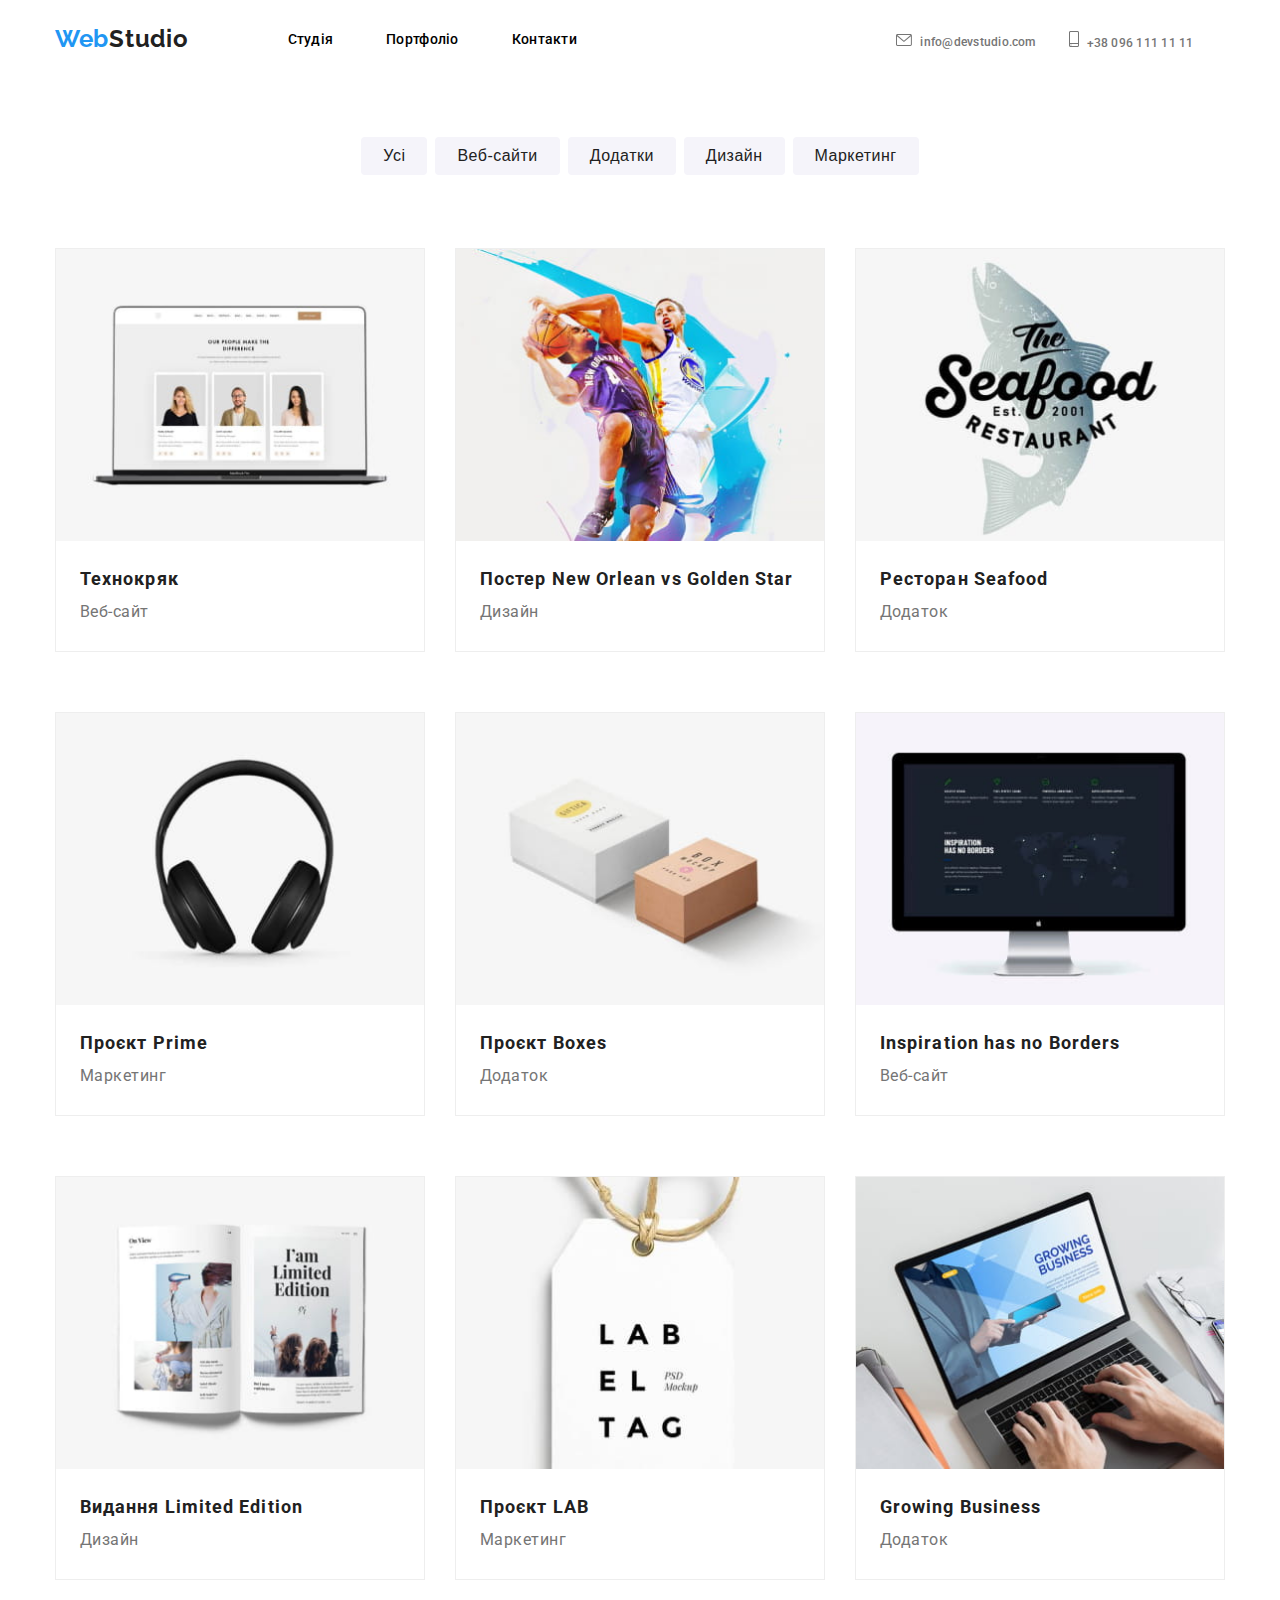
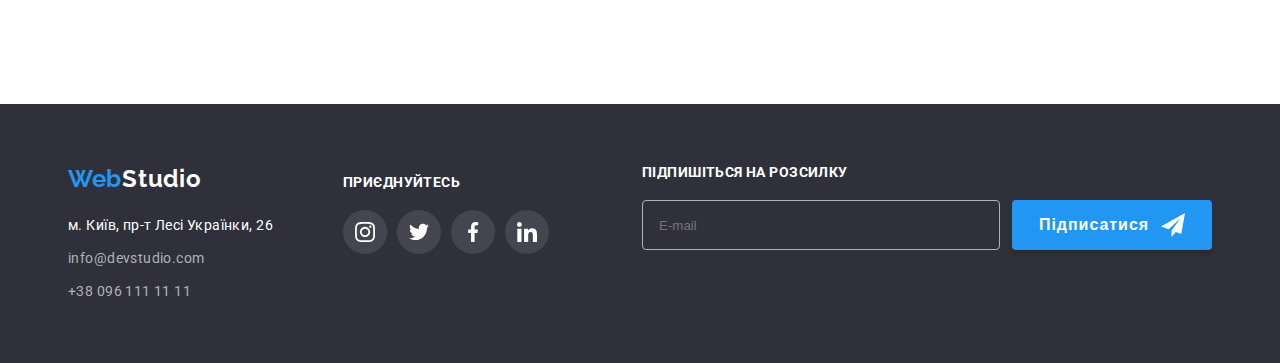
==== commit 3d0ebd45: "all complete" ====
--- a/portfoli.html
+++ b/portfoli.html
@@ -33,6 +33,48 @@
                     <li class="header__nav-item"><a class="header__nav-link" href="./portfoli.html">Портфоліо</a></li>
                     <li class="header__nav-item"><a class="header__nav-link" href="#">Контакти</a></li>
                 </ul>
+                <!-- mobile-menu -->
+                <div class="mobile__menu">
+                    <nav class="mobile__nav">
+                        <ul class="mobile__nav-list">
+                            <li class="mobile__nav-item"><a class="mobile__nav-link current__studio"
+                                    href="./index.html">Студія</a>
+                            </li>
+                            <li class="mobile__nav-item"><a class="mobile__nav-link"
+                                    href="./portfoli.html">Портфоліо</a>
+                            </li>
+                            <li class="mobile__nav-item"><a class="mobile__nav-link" href="#">Контакти</a></li>
+                        </ul>
+                    </nav>
+                    <div>
+                        <ul class="mobile__contact-list">
+                            <li class="mobile__contact-item"><a class="mobile__contact_tell-link" id="number"
+                                    href="tel:+380961111111">
+                                    +38 096 111 11 11
+                                </a>
+                            </li>
+                            <li class="mobile__contact-item">
+                                <a class="mobile__contact_email-link" href="mailto:info@devstudio.com">
+                                    info@devstudio.com
+                                </a>
+                            </li>
+                        </ul>
+                        <ul class="mobile__social-list">
+                            <li class="mobile__social-item">
+                                <a href="" class="mobile__social-link">Instagram</a>
+                            </li>
+                            <li class="mobile__social-item">
+                                <a href="" class="mobile__social-link">Twitter</a>
+                            </li>
+                            <li class="mobile__social-item">
+                                <a href="" class="mobile__social-link">Facebook</a>
+                            </li>
+                            <li class="mobile__social-item">
+                                <a href="" class="mobile__social-link">LinkedIn</a>
+                            </li>
+                        </ul>
+                    </div>
+                </div>
             </nav>
             <ul class="header__contact-list">
                 <li class="header__contact-item">
@@ -59,46 +101,6 @@
         </div>
 
 
-        <!-- mobile-menu -->
-        <div class="mobile__menu">
-            <nav class="mobile__nav">
-                <ul class="mobile__nav-list">
-                    <li class="mobile__nav-item"><a class="mobile__nav-link current__studio"
-                            href="./index.html">Студія</a>
-                    </li>
-                    <li class="mobile__nav-item"><a class="mobile__nav-link" href="./portfoli.html">Портфоліо</a></li>
-                    <li class="mobile__nav-item"><a class="mobile__nav-link" href="#">Контакти</a></li>
-                </ul>
-            </nav>
-            <div>
-                <ul class="mobile__contact-list">
-                    <li class="mobile__contact-item"><a class="mobile__contact_tell-link" id="number"
-                            href="tel:+380961111111">
-                            +38 096 111 11 11
-                        </a>
-                    </li>
-                    <li class="mobile__contact-item">
-                        <a class="mobile__contact_email-link" href="mailto:info@devstudio.com">
-                            info@devstudio.com
-                        </a>
-                    </li>
-                </ul>
-                <ul class="mobile__social-list">
-                    <li class="mobile__social-item">
-                        <a href="" class="mobile__social-link">Instagram</a>
-                    </li>
-                    <li class="mobile__social-item">
-                        <a href="" class="mobile__social-link">Twitter</a>
-                    </li>
-                    <li class="mobile__social-item">
-                        <a href="" class="mobile__social-link">Facebook</a>
-                    </li>
-                    <li class="mobile__social-item">
-                        <a href="" class="mobile__social-link">LinkedIn</a>
-                    </li>
-                </ul>
-            </div>
-        </div>
     </header>
     <!--Main-->
     <main>
@@ -302,10 +304,11 @@
                         <label for="Email" class="footer__label">
                             <input type="email" id="Email" class="footer__input" placeholder="E-mail">
                         </label>
-                        <button class="footer__form-button" type="button">Підписатися</button>
-                        <svg class="footer__form-svg">
-                            <use href="./images/icons/symbol-defs.svg#icon-icon-send"></use>
-                        </svg>
+                        <button class="footer__form-button" type="button">Підписатися
+                            <svg class="footer__form-svg">
+                                <use href="./images/icons/symbol-defs.svg#icon-icon-send"></use>
+                            </svg>
+                        </button>
                     </form>
                 </div>
             </div>
--- a/css/main.min.css
+++ b/css/main.min.css
@@ -1 +1 @@
-.works__text{color:#757575;font-size:14px;font-weight:400}.footer__link-subtitle,.photos__subtitle{color:#fff;font-size:14px;font-weight:700}.client__title,.photos__title{color:#212121;text-align:center;font-size:36px;font-weight:700;letter-spacing:1.08px;margin-top:94px}.nav__button{color:#212121;font-size:16px}.nav,.modal__button-close,.client__list,.team__icons-link,.hero{display:flex;align-items:center;justify-content:center}*,*::after,*::before{margin:0;padding:0;border:none;box-sizing:border-box}h1,h2,h3,h4,h5,h6,p{margin:0}p:last-child{margin-bottom:0}ul{margin:0;padding:0;list-style:none}a{color:currentColor;text-decoration:none}button{cursor:pointer}img{display:block;max-width:100%;height:auto}body{font-family:"Roboto",sans-serif}.container{width:100%;margin:0 auto;padding:0 15px}.section{margin-bottom:94px}@media screen and (min-width: 480px){.container{width:480px}}@media screen and (min-width: 768px){.container{width:768px}}@media screen and (min-width: 1200px){.container{width:1200px}}.header{padding-top:10px;padding-bottom:10px}.header .container{display:flex;align-items:center;justify-content:space-between}.header__logo{color:#2196f3;font-family:"Raleway";font-size:24px;font-weight:700;letter-spacing:.72px}.header__logo--colored{color:#212121}.header__nav-list{display:none}.header__contact-list{display:none}@media screen and (min-width: 768px){.mobile__menu{display:none}.header{justify-content:center}.header__nav-list{display:flex;gap:51px}.header__nav-link{font-size:14px;font-weight:500;letter-spacing:.28px}.header__nav-link:hover{color:#2196f3}.header .current__studio::after{content:"";width:47px;height:4px;border-radius:2px;background-color:#2196f3}.header__contact-list{display:flex;flex-direction:column;margin-left:69px;gap:10px}.header__contact-link{font-size:12px;font-weight:500;letter-spacing:.24px;color:#757575}.header__contact-icons{fill:#757575;margin-right:8px}}@media screen and (min-width: 1200px){.header{justify-content:center;padding-top:24px;padding-bottom:24px}.header__nav-list{display:flex;gap:53px;margin-right:150px}.header__nav-link{transition:background-color,color 250ms cubic-bezier(0.4, 0, 0.2, 1)}.header__nav-link:hover{color:#2196f3}.header__contact-list{width:300px;height:16px;text-align:center;flex-wrap:wrap;gap:30px;margin-right:30px}.header__contact-link{margin-top:20px;font-size:12px;font-weight:500;letter-spacing:.24px}.header #number{text-align:center;margin-top:27px}}.hero{background-image:linear-gradient(to right, rgba(47, 48, 58, 0.4), rgba(47, 48, 58, 0.4)),url(../images/hero/img.jpg);height:400px;background-repeat:no-repeat;background-position:center;background-size:cover}.hero__title{color:#fff;text-align:center;font-size:26px;font-weight:900;line-height:161%;letter-spacing:1.56px;text-transform:uppercase;width:360px;margin:0 auto}.hero__btn{color:#fff;text-align:center;font-size:16px;font-weight:700;line-height:187.5%;letter-spacing:.96px;border-radius:4px;background:#2196f3;box-shadow:0px 2px 2px 0px rgba(0,0,0,.12),0px 1px 2px 0px rgba(0,0,0,.08),0px 3px 1px 0px rgba(0,0,0,.1);width:200px;height:50px;display:block;margin:0 auto;margin-top:30px}@media screen and (min-width: 768px){.hero{height:400px}.hero__title{font-size:26px;line-height:42px;letter-spacing:1.56px;width:360px}.hero__btn{display:block;width:200px;margin-top:30px}}@media screen and (min-width: 1200px){.hero{height:600px}.hero__title{font-size:44px;line-height:60px;letter-spacing:2.46px;width:696px}.hero__btn{display:block;width:216px;height:50px;color:#fff}}.works__item::before{content:"";display:block;border-radius:4px;background-color:#f5f4fa;width:450px;height:120px;margin-top:30px}.works__item:nth-child(1)::before{background-image:url(../images/works/antenna.png);background-repeat:no-repeat;background-position:center}.works__item:nth-child(2)::before{background-image:url(../images/works/clock.png);background-repeat:no-repeat;background-position:center}.works__item:nth-child(3)::before{background-image:url(../images/works/diagram.png);background-repeat:no-repeat;background-position:center}.works__item:nth-child(4)::before{background-image:url(../images/works/astronaut.png);background-repeat:no-repeat;background-position:center}.works__subtitle{color:#212121;text-align:center;font-size:14px;font-weight:700;letter-spacing:.42px;text-transform:uppercase;margin-bottom:10px;margin-top:30px}.works__text{line-height:24px;letter-spacing:.42px}@media screen and (min-width: 768px){.works__list{display:flex;flex-wrap:wrap;gap:30px}.works__item::before{content:"";width:354px;height:120px}.works__item:nth-child(1)::before{background-image:url(../images/works/antenna.png);background-repeat:no-repeat;background-position:center}.works__item:nth-child(2)::before{background-image:url(../images/works/clock.png);background-repeat:no-repeat;background-position:center}.works__item:nth-child(3)::before{background-image:url(../images/works/diagram.png);background-repeat:no-repeat;background-position:center}.works__item:nth-child(4)::before{background-image:url(../images/works/astronaut.png);background-repeat:no-repeat;background-position:center}.works__subtitle{text-align:start}.works__text{width:354px}}@media screen and (min-width: 1200px){.works__list{display:flex;justify-content:center}.works__item::before{content:"";width:270px;height:120px}.works__item:nth-child(1)::before{background-image:url(../images/works/antenna.png);background-repeat:no-repeat;background-position:center}.works__item:nth-child(2)::before{background-image:url(../images/works/clock.png);background-repeat:no-repeat;background-position:center}.works__item:nth-child(3)::before{background-image:url(../images/works/diagram.png);background-repeat:no-repeat;background-position:center}.works__item:nth-child(4)::before{background-image:url(../images/works/astronaut.png);background-repeat:no-repeat;background-position:center}.works__subtitle{text-align:start}.works__text{width:270px}}.team{display:flex;background-color:#f5f4fa}.team__title{color:#212121;text-align:center;font-size:28px;font-weight:700;letter-spacing:.84px;margin-top:60px;margin-bottom:30px}.team__list{flex-wrap:wrap;gap:30px;margin-bottom:50px}.team__item{width:450px;height:630px;border-radius:0px 0px 4px 4px;background:#fff;margin-top:20px;box-shadow:0px 2px 1px 0px rgba(0,0,0,.2),0px 1px 1px 0px rgba(0,0,0,.14),0px 1px 3px 0px rgba(0,0,0,.12)}.team__item__content{padding:30px 32px}.team__subtitle{color:#212121;text-align:center;font-size:16px;font-weight:500;letter-spacing:.48px;margin-bottom:10px}.team__text{color:#757575;text-align:center;font-size:16px;font-weight:400;letter-spacing:.48px;margin-top:10px}.team__img{width:450px;height:460px}.team__icons{display:flex;justify-content:center;gap:10px;margin-bottom:auto;margin-top:auto}.team__icons-link{width:44px;height:44px;border-radius:50%;fill:#afb1b8;transition:background-color,fill 250ms cubic-bezier(0.4, 0, 0.2, 1)}.team__icons-link:hover,.team__icons-link:focus{background-color:#2196f3;fill:#fff}.team .sociale__icons{width:20px;height:20px}@media screen and (min-width: 768px){.team{height:1300px}.team__title{font-size:28px;letter-spacing:.84px;margin-top:60px;margin-bottom:30px}.team__list{display:flex;flex-wrap:wrap;width:740px;height:1100px}.team__item{width:354px;height:540px;padding-bottom:60px;margin:0}.team__subtitle{margin-bottom:10px;margin-top:auto}.team__img{width:354px;height:374px}.team__icons{gap:10px;margin-top:-20px}.team__icons-link{width:44px;height:44px;border-radius:50%;fill:#afb1b8;transition:background-color,fill 250ms cubic-bezier(0.4, 0, 0.2, 1)}.team__icons-link:hover,.team__icons-link:focus{background-color:#2196f3;fill:#fff;transition:background-color,fill 250ms cubic-bezier(0.4, 0, 0.2, 1)}.team .sociale__icons{width:20px;height:20px}}@media screen and (min-width: 1200px){.team{height:708px;display:flex;background-color:#f5f4fa}.team__title{color:#212121;text-align:center;font-size:36px;font-weight:700;letter-spacing:1.08px}.team__list{display:flex;flex-wrap:wrap;width:1200px;gap:30px}.team__item{width:270px;height:428px;border-radius:0px 0px 4px 4px;background:#fff;margin-bottom:94px;margin-top:50px;box-shadow:0px 2px 1px 0px rgba(0,0,0,.2),0px 1px 1px 0px rgba(0,0,0,.14),0px 1px 3px 0px rgba(0,0,0,.12)}.team__subtitle{color:#212121;text-align:center;font-size:16px;font-weight:500;letter-spacing:.48px;margin-bottom:10px}.team__text{color:#757575;text-align:center;font-size:16px;font-weight:400;letter-spacing:.48px}.team__img{width:270px;height:260px}.team__icons{gap:10px;margin-top:-20px}.team__icons-link{width:44px;height:44px;border-radius:50%;fill:#afb1b8;transition:background-color,fill 250ms cubic-bezier(0.4, 0, 0.2, 1)}.team__icons-link:hover,.team__icons-link:focus{background-color:#2196f3;fill:#fff}.team .sociale__icons{width:20px;height:20px}}.photos .container{width:1200px}.photos__list{display:flex;justify-content:space-between;margin-top:50px;gap:30px}.photos__item{position:relative}.photos__subtitle{position:absolute;bottom:94px;background-color:rgba(47,48,58,.8);width:100%;height:70px;text-align:center;letter-spacing:.42px;text-transform:uppercase;padding:27px 107px}.photos__img{width:370px;height:294px;flex-shrink:0;margin-bottom:94px}@media screen and (min-width: 480px){.photos{display:none}}@media screen and (min-width: 768px){.photos{display:none}}@media screen and (min-width: 1200px){.photos{display:flex;margin-top:-70px}}.client{height:298px;background:#fff}.client__title{margin-bottom:50px}.client__list{gap:30px;color:#2196f3}.client__item{align-items:center;justify-content:center;text-align:center;width:170px;height:92px;border-radius:4px;border:1px solid #afb1b8;fill:#afb1b8;transition:border-color,fill 250ms cubic-bezier(0.4, 0, 0.2, 1)}.client__item:hover{border-color:#2196f3;fill:currentColor}.client__icons{width:106px;height:60px;align-items:center;justify-content:center;text-align:center;margin:16px 32px}@media screen and (min-width: 480px){.client{height:500px}.client__title{font-size:28px;font-weight:700;letter-spacing:.84px;margin-bottom:50px;margin-top:60px}.client__list{justify-content:center;flex-wrap:wrap}}@media screen and (min-width: 768px){.client{height:350px}.client__title{font-size:28px;font-weight:700;letter-spacing:.84px;margin-bottom:30px;margin-top:60px}.client__list{justify-content:center;flex-wrap:wrap}}@media screen and (min-width: 1200px){.client{height:250px}.client__title{font-size:28px;font-weight:700;letter-spacing:.84px;margin-bottom:30px;margin-top:60px}.client__list{justify-content:center;flex-wrap:wrap}}.footer{padding-top:60px;padding-bottom:60px;background:#2f303a;text-align:center}.footer__logo-colored{color:#fff}.footer__list{display:flex;flex-direction:column;justify-content:center;align-items:center;margin-top:20px}.footer__item:not(:last-child){margin-bottom:9px}.footer__link{color:#afb1b8;font-size:14px;font-weight:400;line-height:24px;letter-spacing:.42px}.footer__link-adrees{color:#fff;font-size:14px;font-weight:400;line-height:24px;letter-spacing:.42px}.footer__div-link{margin-top:60px}.footer__icons .team__icons-link{transition:background-color 250ms cubic-bezier(0.4, 0, 0.2, 1);background-color:rgba(255,255,255,.1)}.footer__icons .team__icons-link:hover{background-color:#2196f3}.footer__icons{display:flex;align-items:center;justify-content:center;gap:10px}.footer__link-subtitle{letter-spacing:.42px;text-transform:uppercase;margin-bottom:20px}.footer .social__icons{width:20px;height:20px;fill:#fff}.footer__modal{margin-top:60px}.footer__label-title{color:#fff;font-size:14px;font-weight:700;letter-spacing:.42px;text-transform:uppercase;margin-bottom:20px}.footer__input{width:100%;height:50px;border-radius:4px;border:1px solid #afb1b8;background-color:rgba(0,0,0,0);padding:15px 16px}.footer__form-button{display:flex;align-items:center;justify-content:center;gap:12px;width:200px;height:50px;border-radius:4px;background:#2196f3;box-shadow:0px 4px 4px 0px rgba(0,0,0,.15);color:#fff;font-size:16px;font-weight:700;line-height:30px;letter-spacing:.96px;margin-top:20px;margin-left:auto;margin-right:auto}.footer__form-svg{width:24px;height:24px}@media screen and (min-width: 768px){.footer__div{display:flex;justify-content:center;flex-wrap:wrap}.footer__div-logo{text-align:center;margin-right:165px}.footer__div-link{margin-top:10px}.footer__link-subtitle{text-align:center}.footer__form{flex-wrap:wrap}.footer__input{width:450px}}@media screen and (min-width: 1200px){.footer__div-logo{text-align:start;margin-right:70px}.footer__list{justify-content:start;align-items:start}.footer__div-link{margin-right:93px}.footer__link-subtitle{text-align:start}.footer__modal{margin-top:0}.footer__label-title{text-align:start}.footer__form{display:flex;align-items:center;gap:12px}.footer__input{width:358px}.footer__form-button{margin-top:0}}.backdrop{position:fixed;top:0;left:0;width:100%;height:100%;background-color:rgba(0,0,0,.5);opacity:1}.backdrop.is-hidden{opacity:0;pointer-events:none;visibility:hidden}.modal{position:absolute;top:50%;left:50%;transform:translate(-50%, -50%) scale(1);transition:transform 250ms cubic-bezier(0.4, 0, 0.2, 1);width:450px;height:609px;border-radius:4px;padding:40px;background:#fff;box-shadow:0px 1px 3px 0px rgba(0,0,0,.12),0px 1px 1px 0px rgba(0,0,0,.14),0px 2px 1px 0px rgba(0,0,0,.2)}.modal__button-close{position:absolute;right:8px;top:8px;width:30px;height:30px;border:1px solid rgba(0,0,0,.1);border-radius:50%;background-color:#fff}.modal__button-close__svg{width:18px;height:18px}.modal__button-close:hover .button__svg{fill:#2196f3}.modal__title{color:#212121;text-align:center;font-size:20px;font-weight:700;letter-spacing:.6px;margin-bottom:12px}.modal__form{display:flex;justify-content:center;align-items:center;flex-direction:column;gap:10px;height:469px}.modal .form__label{color:#757575;font-size:12px;font-weight:400;letter-spacing:.12px;margin-top:10px;margin-left:0px}.modal .label__thumb{display:flex}.modal .form__input{width:370px;height:40px;border-radius:4px;border:1px solid rgba(33,33,33,.2);padding-left:40px}.modal .form__input:focus{border-color:#2196f3;outline:none}.modal .form__input:focus+.label__svg{fill:#2196f3}.modal .label__svg{position:absolute;width:18px;height:18px;left:50px;top:200px}.modal .label__svg:hover .label__svg:focus{fill:currentColor}.modal #icon__vector{position:absolute;width:18px;height:18px;left:50px;top:120px}.modal #icon__phone{position:absolute;width:18px;height:18px;left:50px;top:195px}.modal #icon__email{position:absolute;width:18px;height:18px;left:50px;top:267px}.modal .label__four{width:370px;height:120px;display:flex;flex-direction:column;color:#757575;font-size:12px;font-weight:400;letter-spacing:.12px;margin-bottom:20px;margin-top:10px}.modal .text__label{border-radius:4px;border:1px solid rgba(33,33,33,.2);color:#afb1b8;font-size:12px;font-weight:400;letter-spacing:.12px;padding-top:10px;padding-left:16px;margin-top:4px;resize:none}.modal .checkbox__input{display:flex;flex-direction:row-reverse;width:16px;height:15px;margin-top:-2px}.modal .checkbox__title{color:#757575;font-size:12px;font-weight:400;letter-spacing:.42px;margin-left:2px}.modal .checkbox__link{color:#2196f3;font-size:12px;font-weight:400;text-decoration-line:underline;font-size:12px;letter-spacing:.36px}.modal .checkbox__thumb{display:flex;height:30px;width:360px;fill:#212121;margin-top:3px;gap:8px;margin-bottom:20px}.modal .form__btn{display:block;color:#fff;text-align:center;font-size:16px;font-weight:700;line-height:30px;letter-spacing:.96px;width:200px;height:50px;flex-shrink:0;border-radius:4px;background:#2196f3;box-shadow:0px 4px 4px 0px rgba(0,0,0,.15)}@media screen and (min-width: 768px){.modal{width:450px;height:609px}}.burger__input[type=checkbox],.burger__label{display:none}@media screen and (max-width: 767px){nav{order:1}.burger__label{display:block;height:30px;width:30px;margin-left:auto;position:relative}.burger__label:hover{cursor:pointer}.burger__label span{top:15px}.burger__label span,.burger__label span::before,.burger__label span::after{content:"";display:block;width:25px;height:2px;background:#333;position:absolute;z-index:5;right:0;transition:.3s}.burger__label span::before{top:-8px}.burger__label span::after{top:8px}.burger__input[type=checkbox]:checked~.mobile__menu{display:flex;flex-direction:column}.burger__input[type=checkbox]:checked~.burger__label span{transform:rotate(-45deg)}.burger__input[type=checkbox]:checked~.burger__label span::before{top:0;transform:rotate(0)}.burger__input[type=checkbox]:checked~.burger__label span::after{top:0;transform:rotate(90deg)}.mobile__menu{position:absolute;top:0;left:0;z-index:2;width:100vw;height:100vh;padding:48px 40px;background:#fff;transform:translateX(100%);overflow:hidden;display:flex;flex-direction:column-reverse;justify-content:space-between}.mobile__nav-item{margin-bottom:32px}.mobile__nav-link{color:#212121;font-size:40px;font-weight:500;letter-spacing:.8px}.mobile__menu-link:hover{color:#2196f3}.mobile__contact-list{margin-bottom:64px}.mobile__contact-item:not(:last-child){margin-bottom:32px}.mobile__contact_tell-link{color:#2196f3;font-size:34px;font-weight:500;letter-spacing:.68px}.mobile__contact_email-link{color:#757575;font-size:24px;font-weight:500;letter-spacing:.48px}.mobile__social-list{display:flex;align-items:center;gap:10px}.mobile__social-item:not(:last-child){border-right:1px solid rgba(33,33,33,.2);padding-right:10px}.mobile__social-link{color:#2196f3;font-size:18px;font-weight:500;line-height:22px;letter-spacing:.36px}}.project__item{border:1px solid #eee}.project__item:hover{box-shadow:1px 4px 6px 0px rgba(0,0,0,.16),0px 4px 4px 0px rgba(0,0,0,.06),0px 1px 1px 0px rgba(0,0,0,.12)}.project__item:not(:last-child){margin-bottom:30px}.project__img{width:100%}.project__content{padding:20px 24px}.project__subtitle{color:#212121;font-size:18px;font-weight:700;line-height:36px;letter-spacing:1.08px}.project__text{color:#757575;font-size:16px;font-weight:400;line-height:30px;letter-spacing:.48px}.project .div__projects{position:relative;overflow:hidden}.project .div__projects:hover .overlay{transform:translateY(0)}.project .overlay{position:absolute;top:0;left:0;width:100%;height:100%;background:#2196f3;transform:translateY(105%);transition:transform 250ms cubic-bezier(0.4, 0, 0.2, 1)}.project .overlay__text{width:402px;color:#fff;font-size:18px;font-weight:400;line-height:28px;letter-spacing:.54px;padding:77px 24px}@media screen and (min-width: 768px){.project__list{display:flex;flex-wrap:wrap;gap:30px}.project__item{width:354px}}@media screen and (min-width: 1200px){.project__item{width:370px;height:404px}}.nav{margin-top:60px;margin-bottom:20px}.nav__list{display:flex;justify-content:flex-start;flex-wrap:wrap;width:400px;height:91px;gap:8px}.nav__button{text-align:center;font-weight:500;line-height:26px;letter-spacing:.48px;border-radius:4px;padding:6px 22px;background-color:#f5f4fa;transition:background-color,color 250ms cubic-bezier(0.4, 0, 0.2, 1)}.nav__button:hover{color:#fff;background:#2196f3;box-shadow:0px 2px 2px 0px rgba(0,0,0,.12),0px 1px 2px 0px rgba(0,0,0,.08),0px 3px 1px 0px rgba(0,0,0,.1)}@media screen and (min-width: 768px){.nav{margin-top:60px}.nav__list{display:flex;justify-content:center;flex-wrap:wrap;width:760px;gap:8px}.nav__button{text-align:center;font-weight:500;line-height:26px;letter-spacing:.48px;border-radius:4px;padding:6px 22px;background-color:#f5f4fa;transition:background-color,color 250ms cubic-bezier(0.4, 0, 0.2, 1)}.nav__button:hover{color:#fff;background:#2196f3;box-shadow:0px 2px 2px 0px rgba(0,0,0,.12),0px 1px 2px 0px rgba(0,0,0,.08),0px 3px 1px 0px rgba(0,0,0,.1)}}@media screen and (min-width: 1200px){.nav__list{margin-left:auto;margin-right:auto}}/*# sourceMappingURL=main.min.css.map */+.works__text{color:#757575;font-size:14px;font-weight:400}.footer__link-subtitle,.photos__subtitle{color:#fff;font-size:14px;font-weight:700}.client__title,.photos__title{color:#212121;text-align:center;font-size:36px;font-weight:700;letter-spacing:1.08px;margin-top:94px}.nav__button{color:#212121;font-size:16px}.nav,.modal__button-close,.client__list,.team__icons-link,.hero{display:flex;align-items:center;justify-content:center}*,*::after,*::before{margin:0;padding:0;border:none;box-sizing:border-box}h1,h2,h3,h4,h5,h6,p{margin:0}p:last-child{margin-bottom:0}ul{margin:0;padding:0;list-style:none}a{color:currentColor;text-decoration:none}button{cursor:pointer}img{display:block;max-width:100%;height:auto}body{font-family:"Roboto",sans-serif}.container{width:100%;margin:0 auto;padding:0 15px}.section{margin-bottom:94px}@media screen and (min-width: 480px){.container{width:480px}}@media screen and (min-width: 768px){.container{width:768px}}@media screen and (min-width: 1200px){.container{width:1200px}}.header{padding-top:10px;padding-bottom:10px}.header .container{display:flex;align-items:center;justify-content:space-between}.header__logo{color:#2196f3;font-family:"Raleway";font-size:24px;font-weight:700;letter-spacing:.72px}.header__logo--colored{color:#212121}.header__nav-list{display:none}.header__contact-list{display:none}@media screen and (min-width: 768px){.mobile__menu{display:none}.header{justify-content:center}.header__nav-list{display:flex;gap:51px}.header__nav-link{font-size:14px;font-weight:500;letter-spacing:.28px}.header__nav-link:hover{color:#2196f3}.header .current__studio::after{content:"";width:47px;height:4px;border-radius:2px;background-color:#2196f3}.header__contact-list{display:flex;flex-direction:column;margin-left:69px;gap:10px}.header__contact-link{font-size:12px;font-weight:500;letter-spacing:.24px;color:#757575}.header__contact-icons{fill:#757575;margin-right:8px}}@media screen and (min-width: 1200px){.header{justify-content:center;padding-top:24px;padding-bottom:24px}.header__nav-list{display:flex;gap:53px;margin-right:150px}.header__nav-link{transition:background-color,color 250ms cubic-bezier(0.4, 0, 0.2, 1)}.header__nav-link:hover{color:#2196f3}.header__contact-list{width:300px;height:16px;text-align:center;flex-wrap:wrap;gap:30px;margin-right:30px}.header__contact-link{margin-top:20px;font-size:12px;font-weight:500;letter-spacing:.24px}.header #number{text-align:center;margin-top:27px}}.hero{background-image:linear-gradient(to right, rgba(47, 48, 58, 0.4), rgba(47, 48, 58, 0.4)),url(../images/hero/img.jpg);height:400px;background-repeat:no-repeat;background-position:center;background-size:cover}.hero__title{color:#fff;text-align:center;font-size:26px;font-weight:900;line-height:161%;letter-spacing:1.56px;text-transform:uppercase;width:360px;margin:0 auto}.hero__btn{color:#fff;text-align:center;font-size:16px;font-weight:700;line-height:187.5%;letter-spacing:.96px;border-radius:4px;background:#2196f3;box-shadow:0px 2px 2px 0px rgba(0,0,0,.12),0px 1px 2px 0px rgba(0,0,0,.08),0px 3px 1px 0px rgba(0,0,0,.1);width:200px;height:50px;display:block;margin:0 auto;margin-top:30px}@media screen and (min-width: 768px){.hero{height:400px}.hero__title{font-size:26px;line-height:42px;letter-spacing:1.56px;width:360px}.hero__btn{display:block;width:200px;margin-top:30px}}@media screen and (min-width: 1200px){.hero{height:600px}.hero__title{font-size:44px;line-height:60px;letter-spacing:2.46px;width:696px}.hero__btn{display:block;width:216px;height:50px;color:#fff}}.works__item::before{content:"";display:block;border-radius:4px;background-color:#f5f4fa;width:450px;height:120px;margin-top:30px}.works__item:nth-child(1)::before{background-image:url(../images/works/antenna.png);background-repeat:no-repeat;background-position:center}.works__item:nth-child(2)::before{background-image:url(../images/works/clock.png);background-repeat:no-repeat;background-position:center}.works__item:nth-child(3)::before{background-image:url(../images/works/diagram.png);background-repeat:no-repeat;background-position:center}.works__item:nth-child(4)::before{background-image:url(../images/works/astronaut.png);background-repeat:no-repeat;background-position:center}.works__subtitle{color:#212121;text-align:center;font-size:14px;font-weight:700;letter-spacing:.42px;text-transform:uppercase;margin-bottom:10px;margin-top:30px}.works__text{line-height:24px;letter-spacing:.42px}@media screen and (min-width: 768px){.works__list{display:flex;flex-wrap:wrap;gap:30px}.works__item::before{content:"";width:354px;height:120px}.works__item:nth-child(1)::before{background-image:url(../images/works/antenna.png);background-repeat:no-repeat;background-position:center}.works__item:nth-child(2)::before{background-image:url(../images/works/clock.png);background-repeat:no-repeat;background-position:center}.works__item:nth-child(3)::before{background-image:url(../images/works/diagram.png);background-repeat:no-repeat;background-position:center}.works__item:nth-child(4)::before{background-image:url(../images/works/astronaut.png);background-repeat:no-repeat;background-position:center}.works__subtitle{text-align:start}.works__text{width:354px}}@media screen and (min-width: 1200px){.works__list{display:flex;justify-content:center}.works__item::before{content:"";width:270px;height:120px}.works__item:nth-child(1)::before{background-image:url(../images/works/antenna.png);background-repeat:no-repeat;background-position:center}.works__item:nth-child(2)::before{background-image:url(../images/works/clock.png);background-repeat:no-repeat;background-position:center}.works__item:nth-child(3)::before{background-image:url(../images/works/diagram.png);background-repeat:no-repeat;background-position:center}.works__item:nth-child(4)::before{background-image:url(../images/works/astronaut.png);background-repeat:no-repeat;background-position:center}.works__subtitle{text-align:start}.works__text{width:270px}}.team{display:flex;background-color:#f5f4fa}.team__title{color:#212121;text-align:center;font-size:28px;font-weight:700;letter-spacing:.84px;margin-top:60px;margin-bottom:30px}.team__list{flex-wrap:wrap;gap:30px;margin-bottom:50px}.team__item{width:450px;height:630px;border-radius:0px 0px 4px 4px;background:#fff;margin-top:20px;box-shadow:0px 2px 1px 0px rgba(0,0,0,.2),0px 1px 1px 0px rgba(0,0,0,.14),0px 1px 3px 0px rgba(0,0,0,.12)}.team__item__content{padding:30px 32px}.team__subtitle{color:#212121;text-align:center;font-size:16px;font-weight:500;letter-spacing:.48px;margin-bottom:10px}.team__text{color:#757575;text-align:center;font-size:16px;font-weight:400;letter-spacing:.48px;margin-top:10px}.team__img{width:450px;height:460px}.team__icons{display:flex;justify-content:center;gap:10px;margin-bottom:auto;margin-top:auto}.team__icons-link{width:44px;height:44px;border-radius:50%;fill:#afb1b8;transition:background-color,fill 250ms cubic-bezier(0.4, 0, 0.2, 1)}.team__icons-link:hover,.team__icons-link:focus{background-color:#2196f3;fill:#fff}.team .sociale__icons{width:20px;height:20px}@media screen and (min-width: 768px){.team{height:1300px}.team__title{font-size:28px;letter-spacing:.84px;margin-top:60px;margin-bottom:30px}.team__list{display:flex;flex-wrap:wrap;width:740px;height:1100px}.team__item{width:354px;height:540px;padding-bottom:60px;margin:0}.team__subtitle{margin-bottom:10px;margin-top:auto}.team__img{width:354px;height:374px}.team__icons{gap:10px;margin-top:-20px}.team__icons-link{width:44px;height:44px;border-radius:50%;fill:#afb1b8;transition:background-color,fill 250ms cubic-bezier(0.4, 0, 0.2, 1)}.team__icons-link:hover,.team__icons-link:focus{background-color:#2196f3;fill:#fff;transition:background-color,fill 250ms cubic-bezier(0.4, 0, 0.2, 1)}.team .sociale__icons{width:20px;height:20px}}@media screen and (min-width: 1200px){.team{height:708px;display:flex;background-color:#f5f4fa}.team__title{color:#212121;text-align:center;font-size:36px;font-weight:700;letter-spacing:1.08px}.team__list{display:flex;flex-wrap:wrap;width:1200px;gap:30px}.team__item{width:270px;height:428px;border-radius:0px 0px 4px 4px;background:#fff;margin-bottom:94px;margin-top:50px;box-shadow:0px 2px 1px 0px rgba(0,0,0,.2),0px 1px 1px 0px rgba(0,0,0,.14),0px 1px 3px 0px rgba(0,0,0,.12)}.team__subtitle{color:#212121;text-align:center;font-size:16px;font-weight:500;letter-spacing:.48px;margin-bottom:10px}.team__text{color:#757575;text-align:center;font-size:16px;font-weight:400;letter-spacing:.48px}.team__img{width:270px;height:260px}.team__icons{gap:10px;margin-top:-20px}.team__icons-link{width:44px;height:44px;border-radius:50%;fill:#afb1b8;transition:background-color,fill 250ms cubic-bezier(0.4, 0, 0.2, 1)}.team__icons-link:hover,.team__icons-link:focus{background-color:#2196f3;fill:#fff}.team .sociale__icons{width:20px;height:20px}}.photos .container{width:1200px}.photos__list{display:flex;justify-content:space-between;margin-top:50px;gap:30px}.photos__item{position:relative}.photos__subtitle{position:absolute;bottom:94px;background-color:rgba(47,48,58,.8);width:100%;height:70px;text-align:center;letter-spacing:.42px;text-transform:uppercase;padding:27px 107px}.photos__img{width:370px;height:294px;flex-shrink:0;margin-bottom:94px}@media screen and (min-width: 480px){.photos{display:none}}@media screen and (min-width: 768px){.photos{display:none}}@media screen and (min-width: 1200px){.photos{display:flex;margin-top:-70px}}.client{height:298px;background:#fff}.client__title{margin-bottom:50px}.client__list{gap:30px;color:#2196f3}.client__item{align-items:center;justify-content:center;text-align:center;width:170px;height:92px;border-radius:4px;border:1px solid #afb1b8;fill:#afb1b8;transition:border-color,fill 250ms cubic-bezier(0.4, 0, 0.2, 1)}.client__item:hover{border-color:#2196f3;fill:currentColor}.client__icons{width:106px;height:60px;align-items:center;justify-content:center;text-align:center;margin:16px 32px}@media screen and (min-width: 480px){.client{height:500px}.client__title{font-size:28px;font-weight:700;letter-spacing:.84px;margin-bottom:50px;margin-top:60px}.client__list{justify-content:center;flex-wrap:wrap}}@media screen and (min-width: 768px){.client{height:350px}.client__title{font-size:28px;font-weight:700;letter-spacing:.84px;margin-bottom:30px;margin-top:60px}.client__list{justify-content:center;flex-wrap:wrap}}@media screen and (min-width: 1200px){.client{height:250px}.client__title{font-size:28px;font-weight:700;letter-spacing:.84px;margin-bottom:30px;margin-top:60px}.client__list{justify-content:center;flex-wrap:wrap}}.footer{padding-top:60px;padding-bottom:60px;background:#2f303a;text-align:center}.footer__logo-colored{color:#fff}.footer__list{display:flex;flex-direction:column;justify-content:center;align-items:center;margin-top:20px}.footer__item:not(:last-child){margin-bottom:9px}.footer__link{color:#afb1b8;font-size:14px;font-weight:400;line-height:24px;letter-spacing:.42px}.footer__link-adrees{color:#fff;font-size:14px;font-weight:400;line-height:24px;letter-spacing:.42px}.footer__div-link{margin-top:60px}.footer__icons .team__icons-link{transition:background-color 250ms cubic-bezier(0.4, 0, 0.2, 1);background-color:rgba(255,255,255,.1)}.footer__icons .team__icons-link:hover{background-color:#2196f3}.footer__icons{display:flex;align-items:center;justify-content:center;gap:10px}.footer__link-subtitle{letter-spacing:.42px;text-transform:uppercase;margin-bottom:20px}.footer .social__icons{width:20px;height:20px;fill:#fff}.footer__modal{margin-top:60px}.footer__label-title{color:#fff;font-size:14px;font-weight:700;letter-spacing:.42px;text-transform:uppercase;margin-bottom:20px}.footer__input{width:100%;height:50px;border-radius:4px;border:1px solid #afb1b8;background-color:rgba(0,0,0,0);padding:15px 16px}.footer__form-button{display:flex;align-items:center;justify-content:center;gap:12px;width:200px;height:50px;border-radius:4px;background:#2196f3;box-shadow:0px 4px 4px 0px rgba(0,0,0,.15);color:#fff;font-size:16px;font-weight:700;line-height:30px;letter-spacing:.96px;margin-top:20px;margin-left:auto;margin-right:auto}.footer__form-svg{width:24px;height:24px}@media screen and (min-width: 768px){.footer__div{display:flex;justify-content:center;flex-wrap:wrap}.footer__div-logo{text-align:center;margin-right:165px}.footer__div-link{margin-top:10px}.footer__link-subtitle{text-align:center}.footer__form{flex-wrap:wrap}.footer__input{width:450px}}@media screen and (min-width: 1200px){.footer__div-logo{text-align:start;margin-right:70px}.footer__list{justify-content:start;align-items:start}.footer__div-link{margin-right:93px}.footer__link-subtitle{text-align:start}.footer__modal{margin-top:0}.footer__label-title{text-align:start}.footer__form{display:flex;align-items:center;gap:12px}.footer__input{width:358px}.footer__form-button{margin-top:0}}.backdrop{position:fixed;top:0;left:0;width:100%;height:100%;background-color:rgba(0,0,0,.5);opacity:1}.backdrop.is-hidden{opacity:0;pointer-events:none;visibility:hidden}.modal{position:absolute;top:50%;left:50%;transform:translate(-50%, -50%) scale(1);transition:transform 250ms cubic-bezier(0.4, 0, 0.2, 1);width:450px;height:609px;border-radius:4px;padding:40px;background:#fff;box-shadow:0px 1px 3px 0px rgba(0,0,0,.12),0px 1px 1px 0px rgba(0,0,0,.14),0px 2px 1px 0px rgba(0,0,0,.2)}.modal__button-close{position:absolute;right:8px;top:8px;width:30px;height:30px;border:1px solid rgba(0,0,0,.1);border-radius:50%;background-color:#fff}.modal__button-close__svg{width:18px;height:18px}.modal__button-close:hover .button__svg{fill:#2196f3}.modal__title{color:#212121;text-align:center;font-size:20px;font-weight:700;letter-spacing:.6px;margin-bottom:12px}.modal__form{display:flex;justify-content:center;align-items:center;flex-direction:column;gap:10px;height:469px}.modal .form__label{color:#757575;font-size:12px;font-weight:400;letter-spacing:.12px;margin-top:10px;margin-left:0px}.modal .label__thumb{display:flex}.modal .form__input{width:370px;height:40px;border-radius:4px;border:1px solid rgba(33,33,33,.2);padding-left:40px}.modal .form__input:focus{border-color:#2196f3;outline:none}.modal .form__input:focus+.label__svg{fill:#2196f3}.modal .label__svg{position:absolute;width:18px;height:18px;left:50px;top:200px}.modal .label__svg:hover .label__svg:focus{fill:currentColor}.modal #icon__vector{position:absolute;width:18px;height:18px;left:50px;top:120px}.modal #icon__phone{position:absolute;width:18px;height:18px;left:50px;top:195px}.modal #icon__email{position:absolute;width:18px;height:18px;left:50px;top:267px}.modal .label__four{width:370px;height:120px;display:flex;flex-direction:column;color:#757575;font-size:12px;font-weight:400;letter-spacing:.12px;margin-bottom:20px;margin-top:10px}.modal .text__label{border-radius:4px;border:1px solid rgba(33,33,33,.2);color:#afb1b8;font-size:12px;font-weight:400;letter-spacing:.12px;padding-top:10px;padding-left:16px;margin-top:4px;resize:none}.modal .checkbox__input{display:flex;flex-direction:row-reverse;width:16px;height:15px;margin-top:-2px}.modal .checkbox__title{color:#757575;font-size:12px;font-weight:400;letter-spacing:.42px;margin-left:2px}.modal .checkbox__link{color:#2196f3;font-size:12px;font-weight:400;text-decoration-line:underline;font-size:12px;letter-spacing:.36px}.modal .checkbox__thumb{display:flex;height:30px;width:360px;fill:#212121;margin-top:3px;gap:8px;margin-bottom:20px}.modal .form__btn{display:block;color:#fff;text-align:center;font-size:16px;font-weight:700;line-height:30px;letter-spacing:.96px;width:200px;height:50px;flex-shrink:0;border-radius:4px;background:#2196f3;box-shadow:0px 4px 4px 0px rgba(0,0,0,.15)}@media screen and (min-width: 768px){.modal{width:450px;height:609px}}.burger__input[type=checkbox],.burger__label{display:none}@media screen and (max-width: 767px){.burger__label{display:block;height:30px;width:30px;margin-left:auto;position:relative}.burger__label:hover{cursor:pointer}.burger__label span{top:15px}.burger__label span,.burger__label span::before,.burger__label span::after{content:"";display:block;width:25px;height:2px;background:#333;position:absolute;z-index:10;right:0;transition:.3s}.burger__label span::before{top:-8px}.burger__label span::after{top:8px}.burger__input[type=checkbox]:checked~.mobile__menu{opacity:1;visibility:visible;pointer-events:auto;transform:translateX(0)}.burger__input[type=checkbox]:checked~.burger__label span{transform:rotate(-45deg)}.burger__input[type=checkbox]:checked~.burger__label span::before{top:0;transform:rotate(0)}.burger__input[type=checkbox]:checked~.burger__label span::after{top:0;transform:rotate(90deg)}.mobile__menu{position:fixed;top:0;left:0;z-index:5;width:100vw;height:100vh;background:#fff;transform:translateX(100%);overflow:hidden;opacity:0;visibility:hidden;pointer-events:none;display:flex;flex-direction:column;justify-content:space-between;padding:48px 40px}.mobile__nav-item{margin-bottom:32px}.mobile__nav-link{color:#212121;font-size:40px;font-weight:500;letter-spacing:.8px}.mobile__menu-link:hover{color:#2196f3}.mobile__contact-list{margin-bottom:64px}.mobile__contact-item:not(:last-child){margin-bottom:32px}.mobile__contact_tell-link{color:#2196f3;font-size:34px;font-weight:500;letter-spacing:.68px}.mobile__contact_email-link{color:#757575;font-size:24px;font-weight:500;letter-spacing:.48px}.mobile__social-list{display:flex;align-items:center;gap:10px}.mobile__social-item:not(:last-child){border-right:1px solid rgba(33,33,33,.2);padding-right:10px}.mobile__social-link{color:#2196f3;font-size:18px;font-weight:500;line-height:22px;letter-spacing:.36px}}.project__item{border:1px solid #eee}.project__item:hover{box-shadow:1px 4px 6px 0px rgba(0,0,0,.16),0px 4px 4px 0px rgba(0,0,0,.06),0px 1px 1px 0px rgba(0,0,0,.12)}.project__item:not(:last-child){margin-bottom:30px}.project__img{width:100%}.project__content{padding:20px 24px}.project__subtitle{color:#212121;font-size:18px;font-weight:700;line-height:36px;letter-spacing:1.08px}.project__text{color:#757575;font-size:16px;font-weight:400;line-height:30px;letter-spacing:.48px}.project .div__projects{position:relative;overflow:hidden}.project .div__projects:hover .overlay{transform:translateY(0)}.project .overlay{position:absolute;top:0;left:0;width:100%;height:100%;background:#2196f3;transform:translateY(105%);transition:transform 250ms cubic-bezier(0.4, 0, 0.2, 1)}.project .overlay__text{width:402px;color:#fff;font-size:18px;font-weight:400;line-height:28px;letter-spacing:.54px;padding:77px 24px}@media screen and (min-width: 768px){.project__list{display:flex;flex-wrap:wrap;gap:30px}.project__item{width:354px}}@media screen and (min-width: 1200px){.project__item{width:370px;height:404px}}.nav{margin-top:60px;margin-bottom:20px}.nav__list{display:flex;justify-content:flex-start;flex-wrap:wrap;width:400px;height:91px;gap:8px}.nav__button{text-align:center;font-weight:500;line-height:26px;letter-spacing:.48px;border-radius:4px;padding:6px 22px;background-color:#f5f4fa;transition:background-color,color 250ms cubic-bezier(0.4, 0, 0.2, 1)}.nav__button:hover{color:#fff;background:#2196f3;box-shadow:0px 2px 2px 0px rgba(0,0,0,.12),0px 1px 2px 0px rgba(0,0,0,.08),0px 3px 1px 0px rgba(0,0,0,.1)}@media screen and (min-width: 768px){.nav{margin-top:60px}.nav__list{display:flex;justify-content:center;flex-wrap:wrap;width:760px;gap:8px}.nav__button{text-align:center;font-weight:500;line-height:26px;letter-spacing:.48px;border-radius:4px;padding:6px 22px;background-color:#f5f4fa;transition:background-color,color 250ms cubic-bezier(0.4, 0, 0.2, 1)}.nav__button:hover{color:#fff;background:#2196f3;box-shadow:0px 2px 2px 0px rgba(0,0,0,.12),0px 1px 2px 0px rgba(0,0,0,.08),0px 3px 1px 0px rgba(0,0,0,.1)}}@media screen and (min-width: 1200px){.nav__list{margin-left:auto;margin-right:auto}}/*# sourceMappingURL=main.min.css.map */